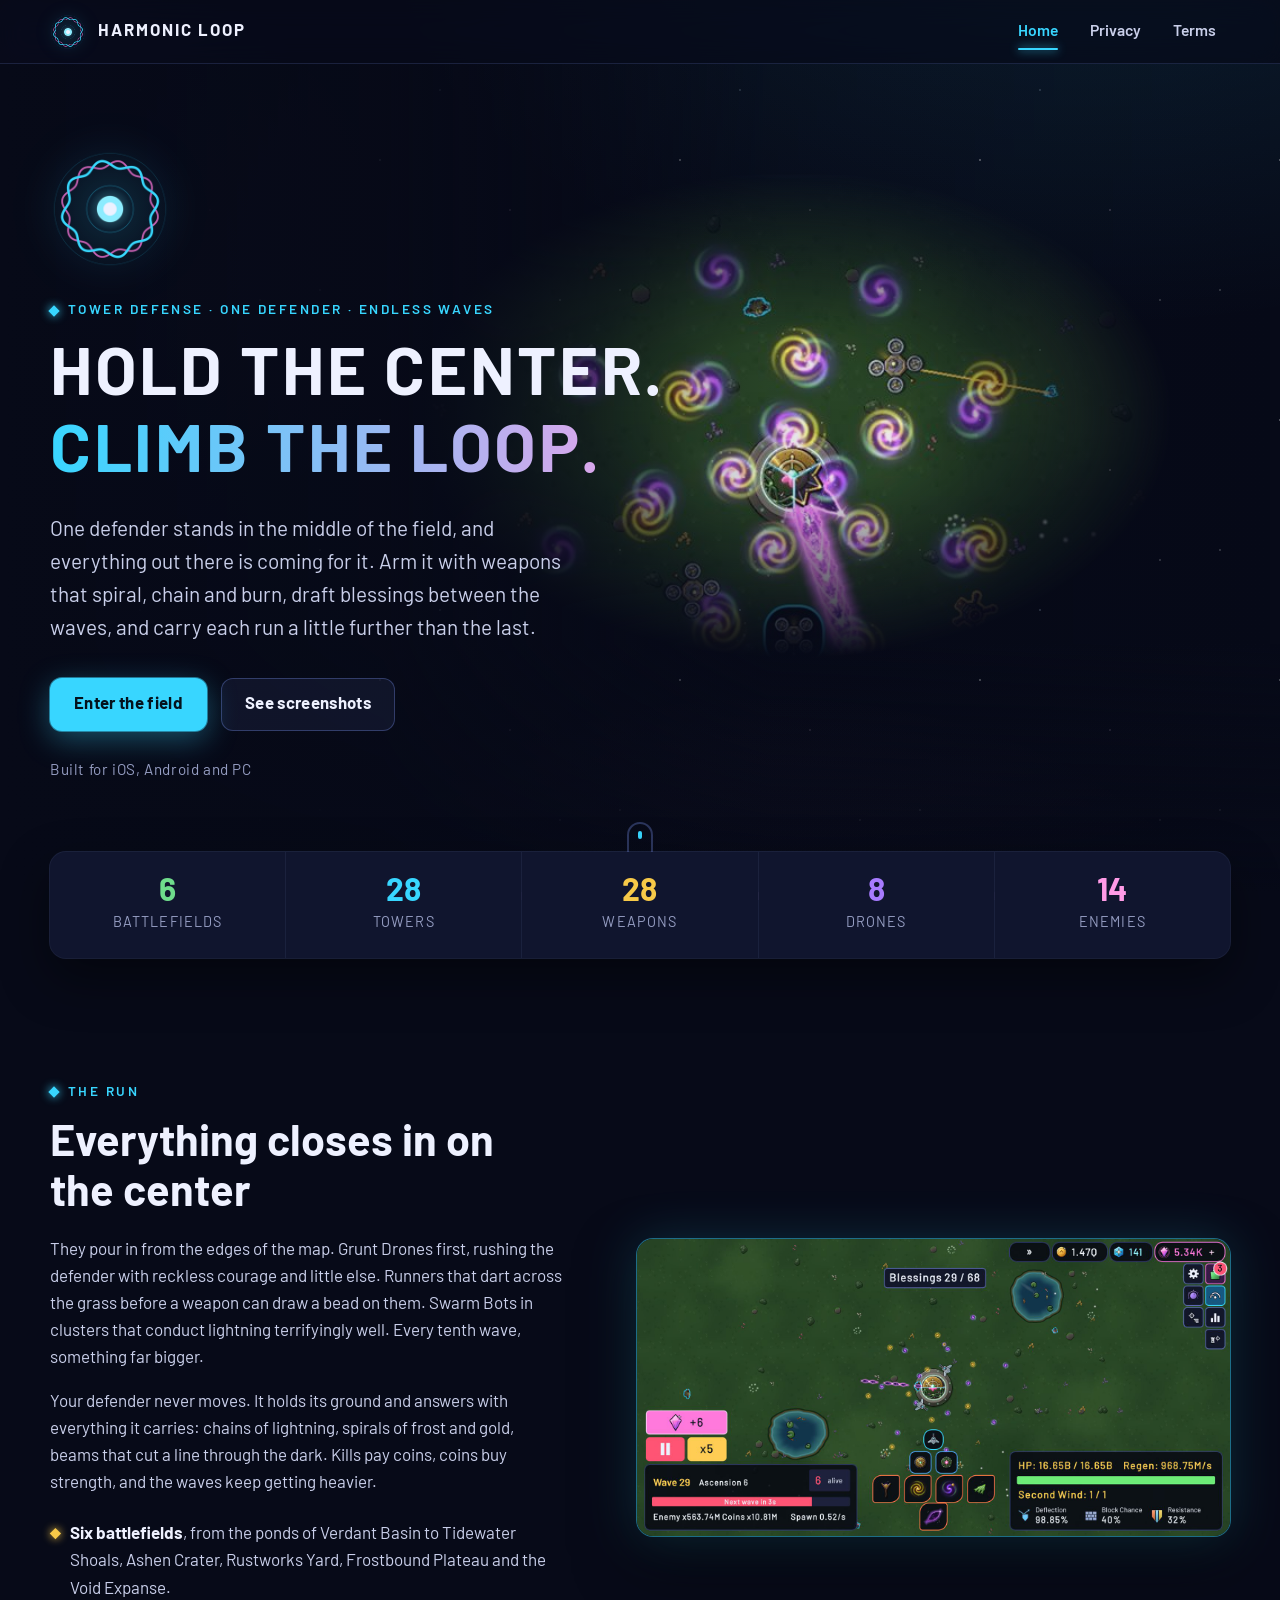
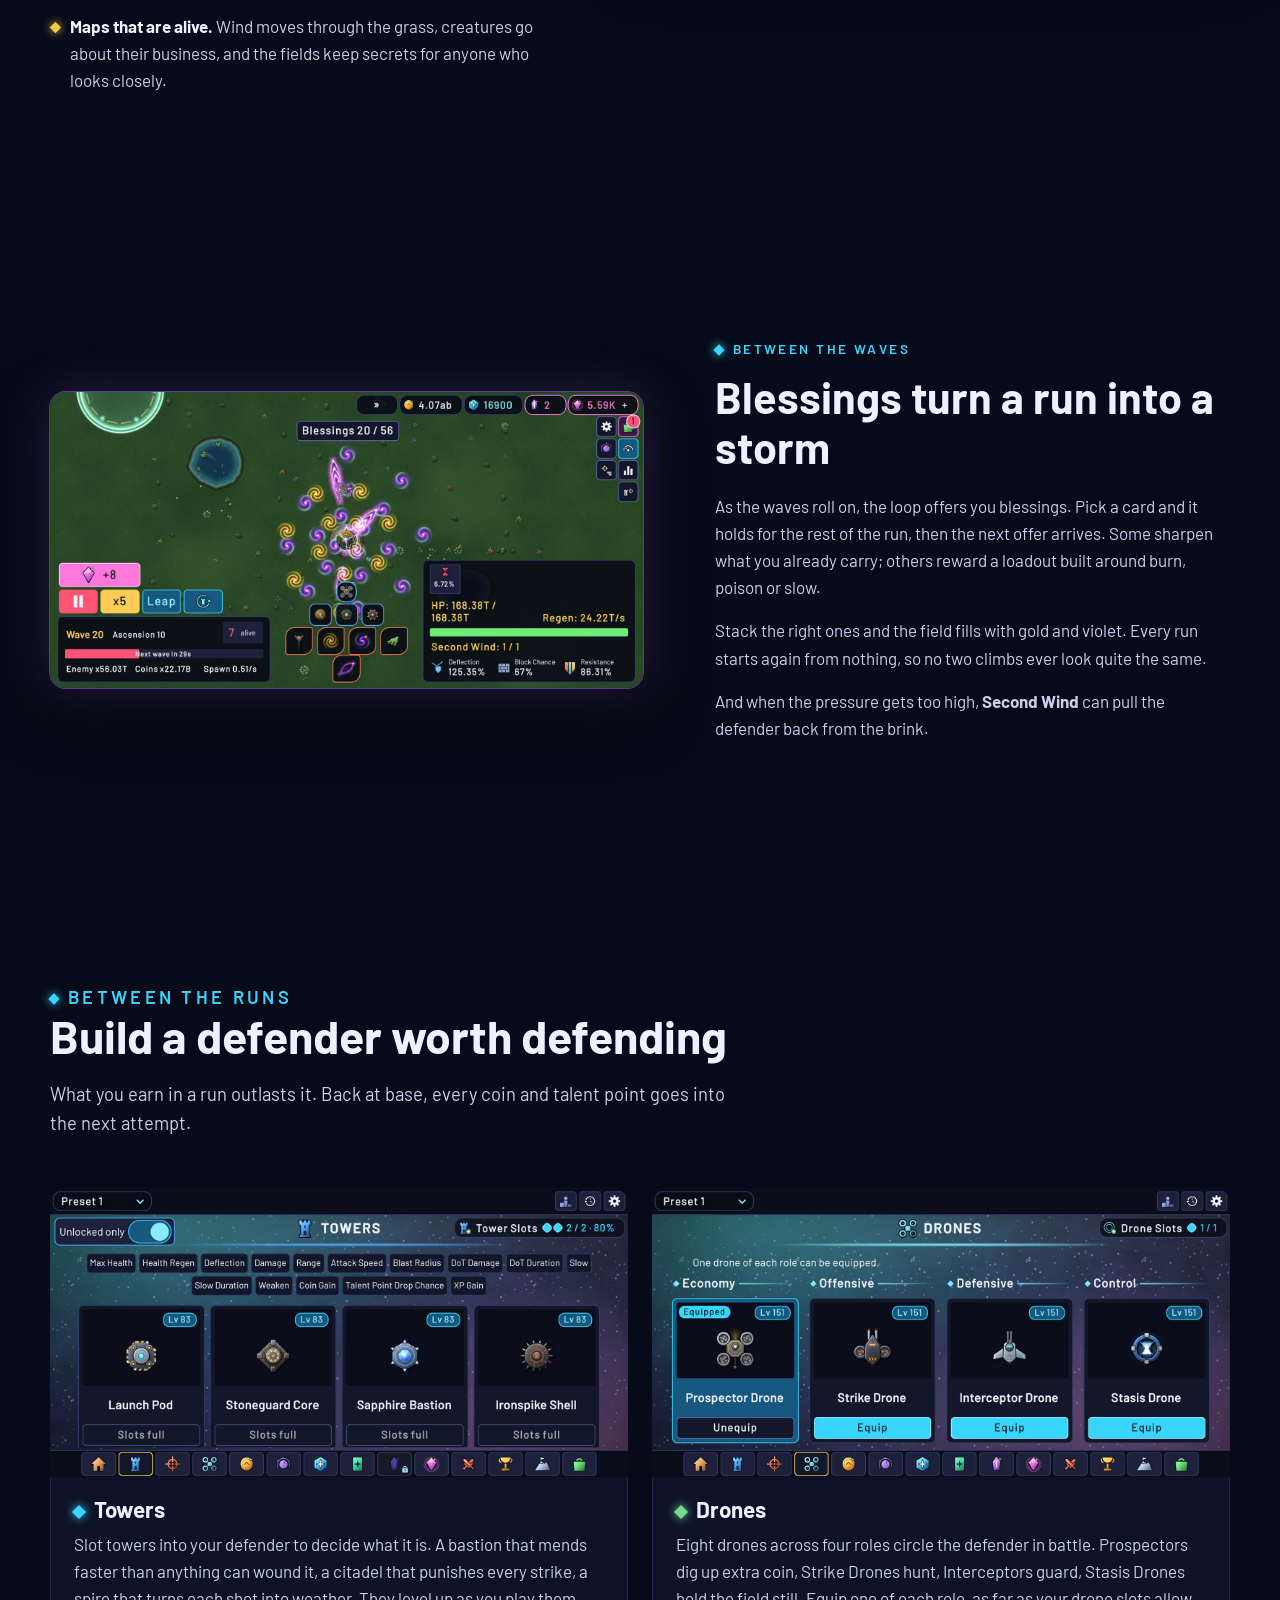
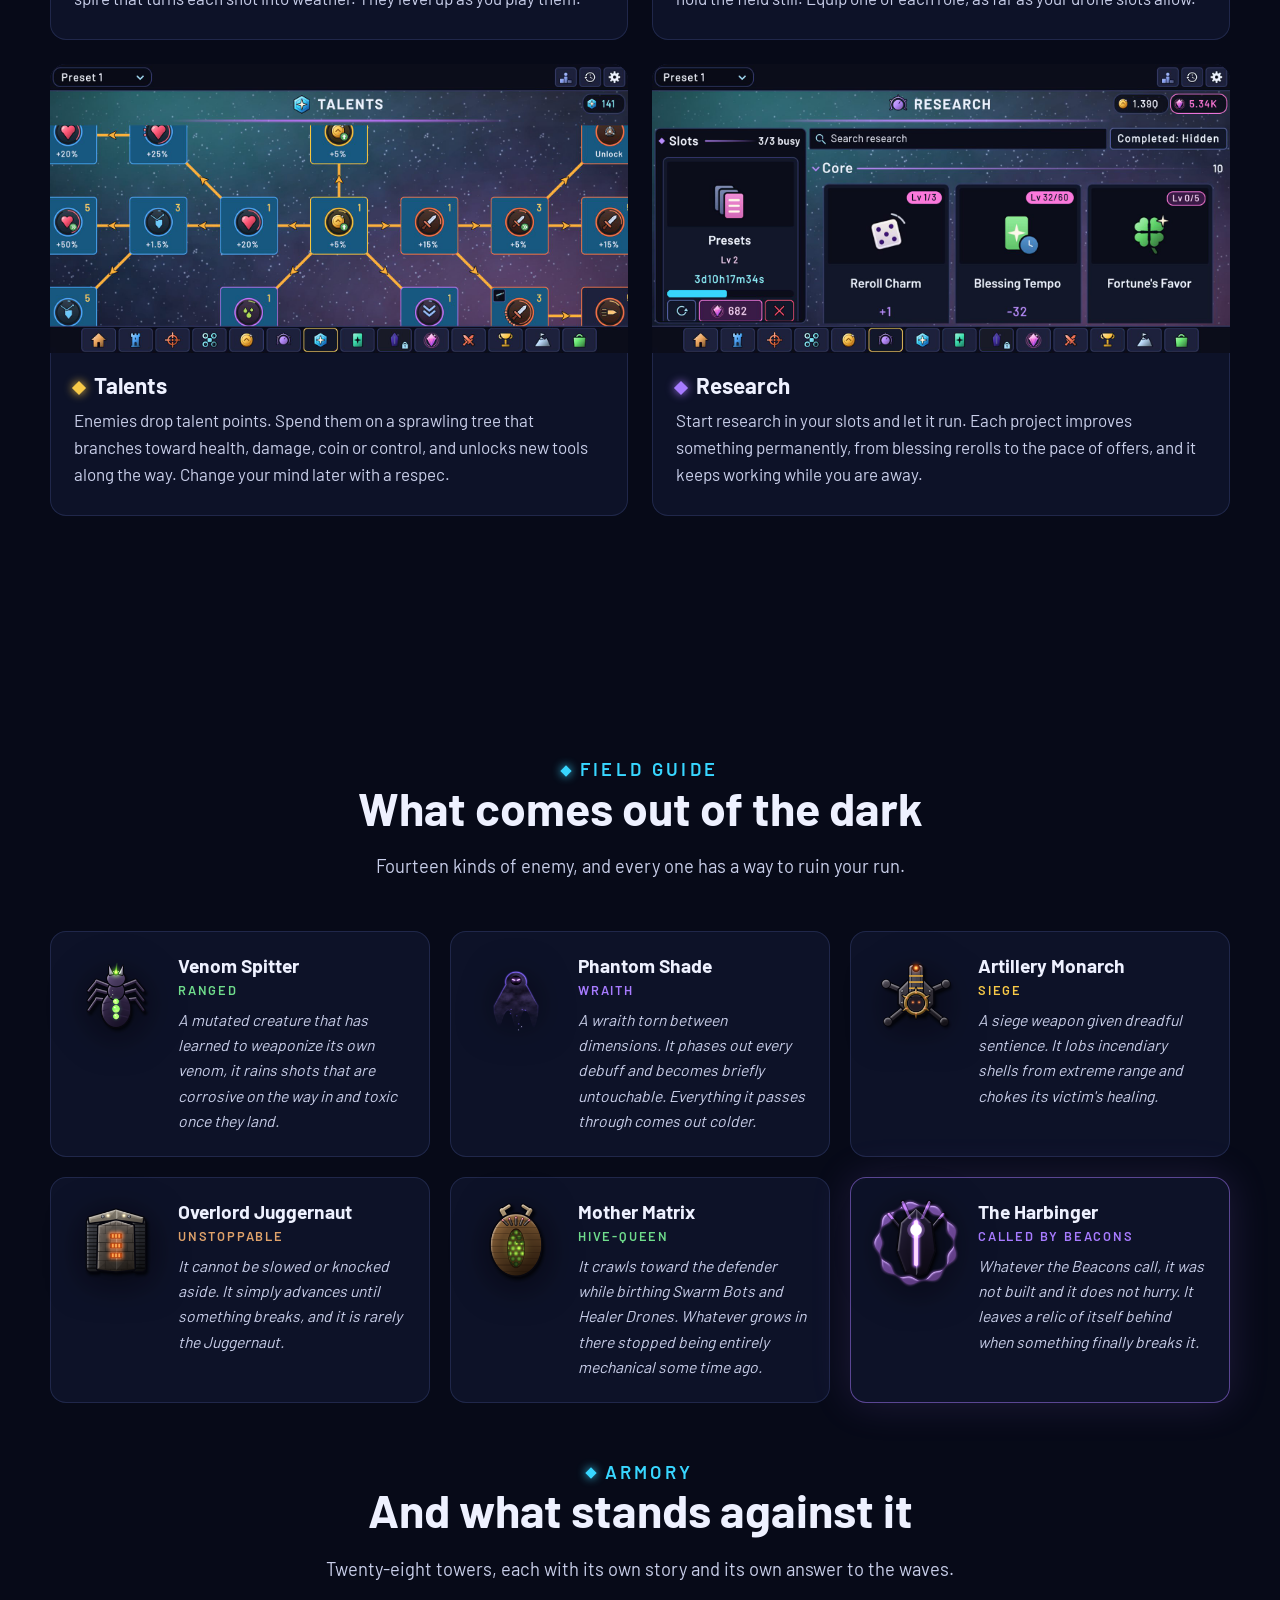
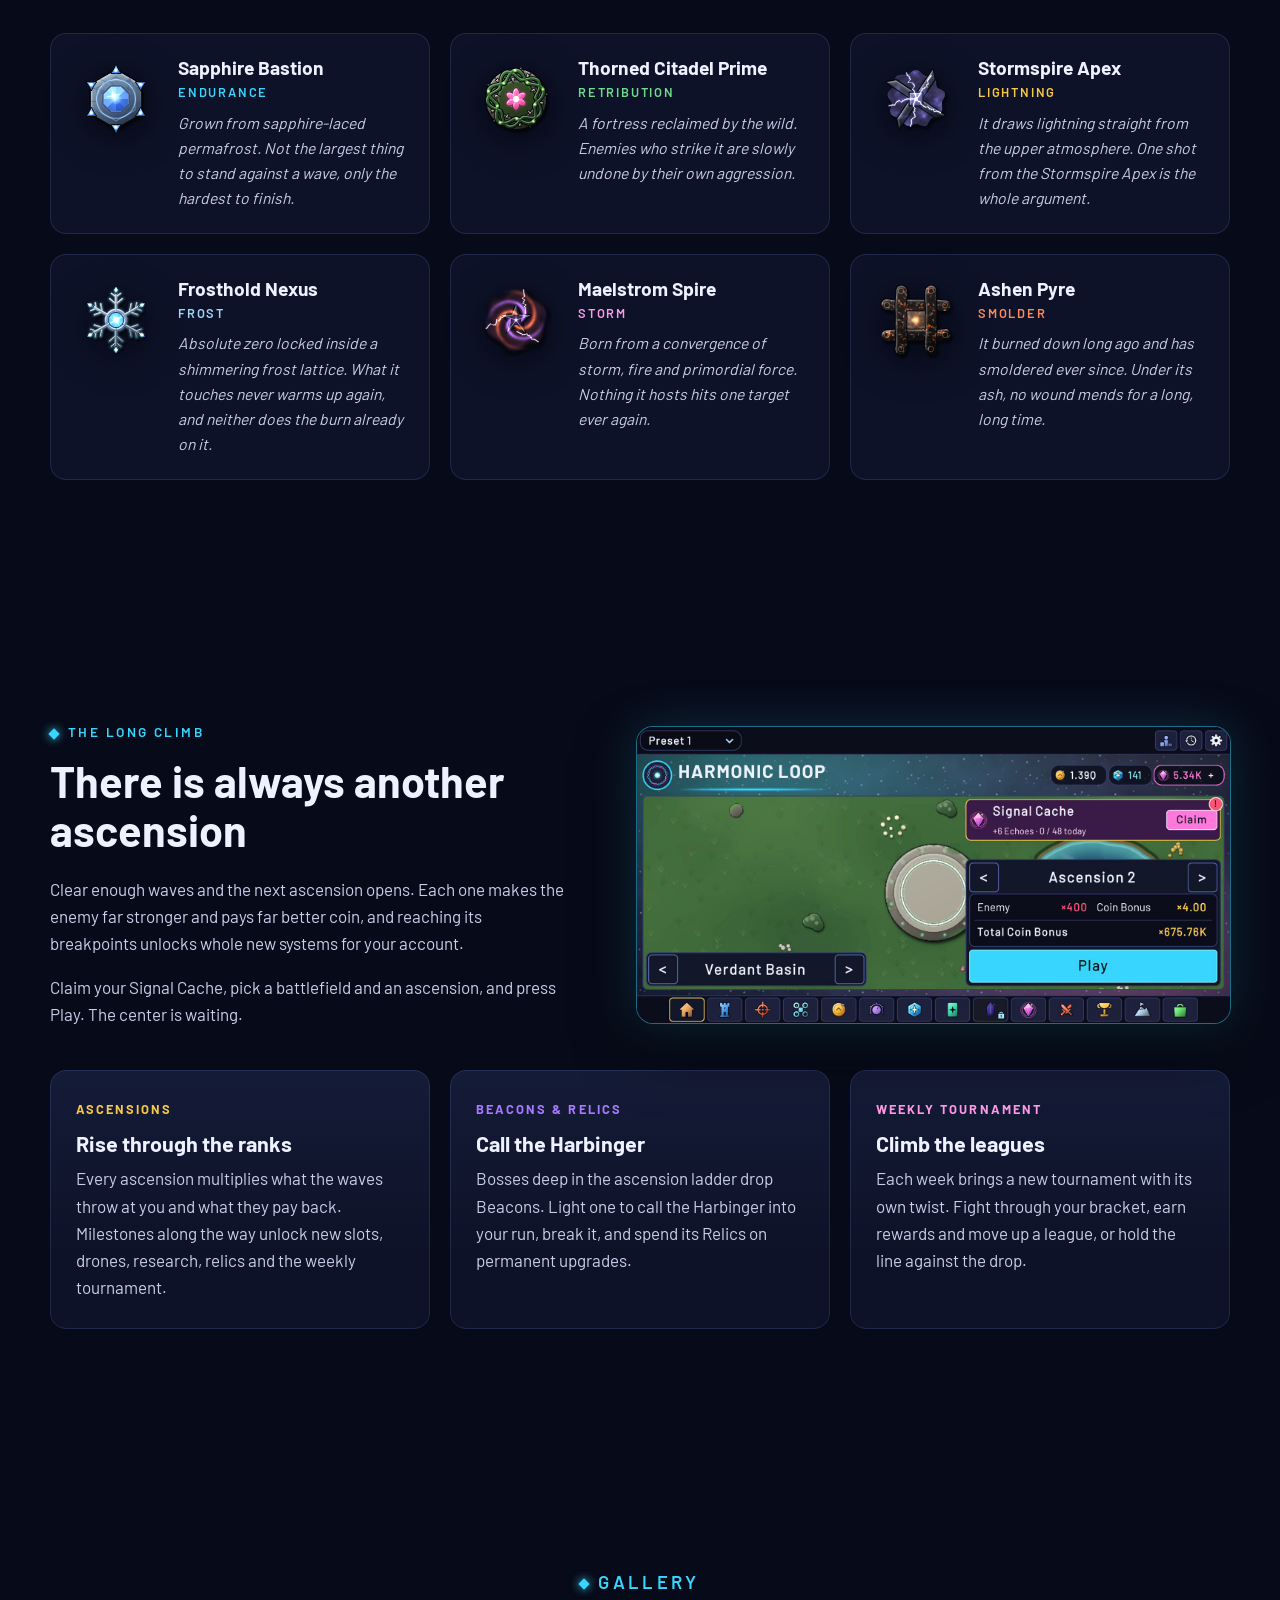
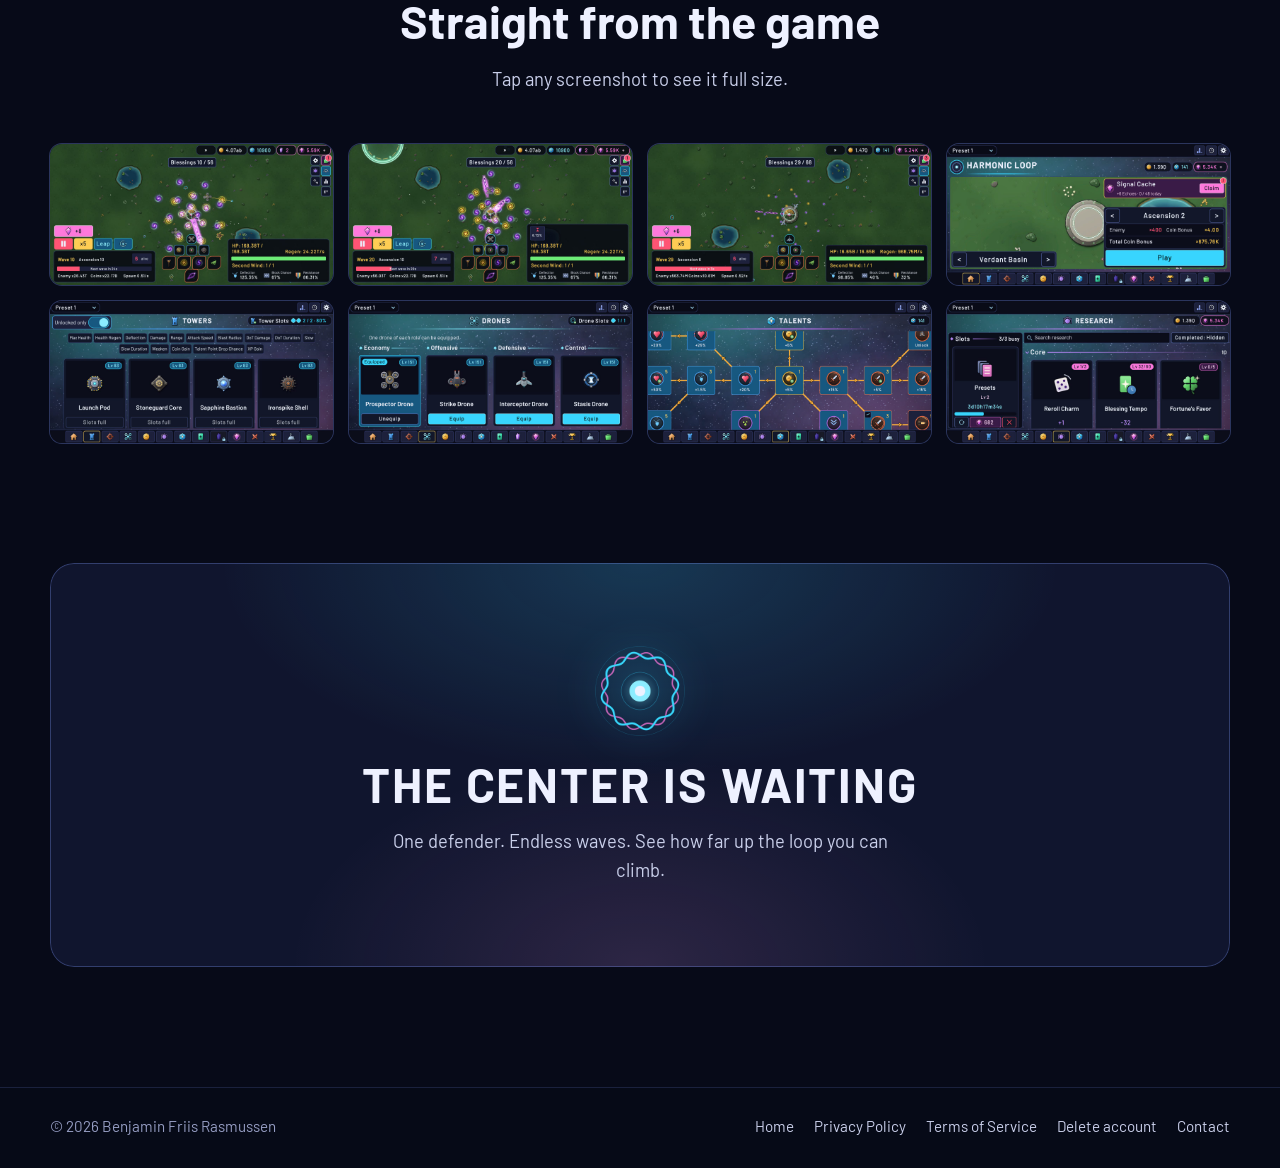
==== index.html @ fbcf6359 "Add the home page, account deletion page and a shared site design The home page shows the game with " ====
<!doctype html>
<html lang="en">
<head>
<meta charset="utf-8">
<meta name="viewport" content="width=device-width, initial-scale=1">
<title>Harmonic Loop - Hold the center. Climb the loop.</title>
<meta name="description" content="Harmonic Loop is a tower defense game about one defender at the center of the field, endless waves closing in, and the long climb through ascensions, relics and weekly tournaments.">
<meta property="og:title" content="Harmonic Loop">
<meta property="og:description" content="Hold the center. Climb the loop.">
<meta property="og:type" content="website">
<meta property="og:url" content="https://bisse123.github.io/Harmonic-Loop-Legal/">
<meta property="og:image" content="https://bisse123.github.io/Harmonic-Loop-Legal/assets/img/feature.jpg">
<meta name="twitter:card" content="summary_large_image">
<link rel="canonical" href="https://bisse123.github.io/Harmonic-Loop-Legal/">
<meta name="theme-color" content="#070a18">
<link rel="icon" type="image/png" href="assets/img/app-icon.png">
<link rel="apple-touch-icon" href="assets/img/app-icon.png">
<link rel="preload" href="assets/img/screens/run-late-game.jpg" as="image">
<link rel="stylesheet" href="assets/site.css">
<script>document.documentElement.classList.add("js");</script>
<script src="assets/site.js" defer></script>
</head>
<body>
<a class="skip-link" href="#main">Skip to content</a>

<header class="site-header">
  <div class="wrap">
    <a class="brand" href="index.html" aria-label="Harmonic Loop home"><img src="assets/img/logo.png" alt="" width="36" height="36"><span>HARMONIC LOOP</span></a>
    <nav class="site-nav" aria-label="Main">
      <a href="index.html" aria-current="page">Home</a>
      <a href="privacy-policy.html">Privacy</a>
      <a href="terms-of-service.html">Terms</a>
    </nav>
  </div>
</header>

<main id="main">

  <section class="hero">
    <div class="hero-bg" role="img" aria-label="A late-game run: the defender at the center of a grassy field, ringed by spiralling gold and violet projectiles while a violet beam cuts through the enemies."></div>
    <div class="motes" aria-hidden="true"></div>
    <div class="wrap">
      <div class="hero-content">
        <img class="hero-logo" src="assets/img/logo.png" alt="" width="120" height="120">
        <p class="eyebrow">Tower defense &middot; One defender &middot; Endless waves</p>
        <h1>Hold the center.<span class="accent">Climb the loop.</span></h1>
        <p class="lead">One defender stands in the middle of the field, and everything out there is coming for it. Arm it with weapons that spiral, chain and burn, draft blessings between the waves, and carry each run a little further than the last.</p>
        <div class="hero-actions">
          <a class="button button-primary" href="#the-run">Enter the field</a>
          <a class="button button-ghost" href="#gallery">See screenshots</a>
        </div>
        <p class="platforms">Built for iOS, Android and PC</p>
      </div>
    </div>
    <a class="scroll-cue" href="#the-run" aria-label="Scroll to the game"></a>
  </section>

  <div class="wrap">
    <div class="stats reveal">
      <div class="stat"><strong>6</strong><span>Battlefields</span></div>
      <div class="stat"><strong>28</strong><span>Towers</span></div>
      <div class="stat"><strong>28</strong><span>Weapons</span></div>
      <div class="stat"><strong>8</strong><span>Drones</span></div>
      <div class="stat"><strong>14</strong><span>Enemies</span></div>
    </div>
  </div>

  <section class="section" id="the-run">
    <div class="wrap split">
      <div class="split-text reveal">
        <p class="eyebrow">The run</p>
        <h2>Everything closes in on the center</h2>
        <p>They pour in from the edges of the map. Grunt Drones first, rushing the defender with reckless courage and little else. Runners that dart across the grass before a weapon can draw a bead on them. Swarm Bots in clusters that conduct lightning terrifyingly well. Every tenth wave, something far bigger.</p>
        <p>Your defender never moves. It holds its ground and answers with everything it carries: chains of lightning, spirals of frost and gold, beams that cut a line through the dark. Kills pay coins, coins buy strength, and the waves keep getting heavier.</p>
        <ul class="callouts">
          <li><span><strong>Six battlefields</strong>, from the ponds of Verdant Basin to Tidewater Shoals, Ashen Crater, Rustworks Yard, Frostbound Plateau and the Void Expanse.</span></li>
          <li><span><strong>Maps that are alive.</strong> Wind moves through the grass, creatures go about their business, and the fields keep secrets for anyone who looks closely.</span></li>
        </ul>
      </div>
      <figure class="shot glow-cyan reveal">
        <button type="button" data-full="assets/img/screens/run-mid-game.jpg" data-caption="Wave 29 on Verdant Basin, with Interceptor Drones circling the defender.">
          <img src="assets/img/screens/run-mid-game.jpg" alt="Wave 29 of a run on Verdant Basin: the defender in the middle of a grassy field between two ponds, small drones orbiting it, enemies approaching." width="1600" height="800" loading="lazy">
        </button>
      </figure>
    </div>
  </section>

  <section class="section">
    <div class="wrap split reverse">
      <div class="split-text reveal">
        <p class="eyebrow">Between the waves</p>
        <h2>Blessings turn a run into a storm</h2>
        <p>As the waves roll on, the loop offers you blessings. Pick a card and it holds for the rest of the run, then the next offer arrives. Some sharpen what you already carry; others reward a loadout built around burn, poison or slow.</p>
        <p>Stack the right ones and the field fills with gold and violet. Every run starts again from nothing, so no two climbs ever look quite the same.</p>
        <p>And when the pressure gets too high, <strong>Second Wind</strong> can pull the defender back from the brink.</p>
      </div>
      <figure class="shot glow-violet reveal">
        <button type="button" data-full="assets/img/screens/run-ascension-10.jpg" data-caption="Ascension 10, wave 20: twenty blessings deep.">
          <img src="assets/img/screens/run-ascension-10.jpg" alt="An Ascension 10 run at wave 20 with 20 of 56 blessings taken: dozens of gold and violet spiral projectiles orbit the defender while pink beams tear through enemies." width="1600" height="800" loading="lazy">
        </button>
      </figure>
    </div>
  </section>

  <section class="section" id="build">
    <div class="wrap">
      <div class="section-head reveal">
        <p class="eyebrow">Between the runs</p>
        <h2>Build a defender worth defending</h2>
        <p>What you earn in a run outlasts it. Back at base, every coin and talent point goes into the next attempt.</p>
      </div>
      <div class="cards">
        <article class="card reveal" style="--tint: var(--cyan)">
          <figure class="shot">
            <button type="button" data-full="assets/img/screens/towers.jpg" data-caption="The Towers page: Launch Pod, Stoneguard Core, Sapphire Bastion and Ironspike Shell.">
              <img src="assets/img/screens/towers.jpg" alt="The Towers page, showing Launch Pod, Stoneguard Core, Sapphire Bastion and Ironspike Shell at level 83." width="1600" height="800" loading="lazy">
            </button>
          </figure>
          <div class="card-body">
            <h3>Towers</h3>
            <p>Slot towers into your defender to decide what it is. A bastion that mends faster than anything can wound it, a citadel that punishes every strike, a spire that turns each shot into weather. They level up as you play them.</p>
          </div>
        </article>
        <article class="card reveal" style="--tint: var(--green)">
          <figure class="shot">
            <button type="button" data-full="assets/img/screens/drones.jpg" data-caption="The Drones page: one drone for each role.">
              <img src="assets/img/screens/drones.jpg" alt="The Drones page with four roles: Economy (Prospector Drone, equipped), Offensive (Strike Drone), Defensive (Interceptor Drone) and Control (Stasis Drone)." width="1600" height="800" loading="lazy">
            </button>
          </figure>
          <div class="card-body">
            <h3>Drones</h3>
            <p>Eight drones across four roles circle the defender in battle. Prospectors dig up extra coin, Strike Drones hunt, Interceptors guard, Stasis Drones hold the field still. Equip one of each role, as far as your drone slots allow.</p>
          </div>
        </article>
        <article class="card reveal" style="--tint: var(--gold)">
          <figure class="shot">
            <button type="button" data-full="assets/img/screens/talents.jpg" data-caption="The talent tree, branching out from coin gain.">
              <img src="assets/img/screens/talents.jpg" alt="The Talents page: a branching tree of upgrade nodes for health, deflection, coins and damage, linked by orange arrows on a starfield." width="1600" height="800" loading="lazy">
            </button>
          </figure>
          <div class="card-body">
            <h3>Talents</h3>
            <p>Enemies drop talent points. Spend them on a sprawling tree that branches toward health, damage, coin or control, and unlocks new tools along the way. Change your mind later with a respec.</p>
          </div>
        </article>
        <article class="card reveal" style="--tint: var(--violet)">
          <figure class="shot">
            <button type="button" data-full="assets/img/screens/research.jpg" data-caption="Research: timed upgrades that keep running while you are away.">
              <img src="assets/img/screens/research.jpg" alt="The Research page: three busy research slots, with Reroll Charm, Blessing Tempo and Fortune's Favor available." width="1600" height="800" loading="lazy">
            </button>
          </figure>
          <div class="card-body">
            <h3>Research</h3>
            <p>Start research in your slots and let it run. Each project improves something permanently, from blessing rerolls to the pace of offers, and it keeps working while you are away.</p>
          </div>
        </article>
      </div>
    </div>
  </section>

  <section class="section" id="field-guide">
    <div class="wrap">
      <div class="section-head center reveal">
        <p class="eyebrow">Field guide</p>
        <h2>What comes out of the dark</h2>
        <p>Fourteen kinds of enemy, and every one has a way to ruin your run.</p>
      </div>
      <div class="roster">
        <article class="entry reveal" style="--tint: var(--green)">
          <img src="assets/img/icons/venom-spitter.png" alt="" width="88" height="88" loading="lazy">
          <div>
            <h3>Venom Spitter</h3>
            <p class="tag">Ranged</p>
            <blockquote>A mutated creature that has learned to weaponize its own venom, it rains shots that are corrosive on the way in and toxic once they land.</blockquote>
          </div>
        </article>
        <article class="entry reveal" style="--tint: var(--violet)">
          <img src="assets/img/icons/phantom-shade.png" alt="" width="88" height="88" loading="lazy">
          <div>
            <h3>Phantom Shade</h3>
            <p class="tag">Wraith</p>
            <blockquote>A wraith torn between dimensions. It phases out every debuff and becomes briefly untouchable. Everything it passes through comes out colder.</blockquote>
          </div>
        </article>
        <article class="entry reveal" style="--tint: var(--gold)">
          <img src="assets/img/icons/artillery-monarch.png" alt="" width="88" height="88" loading="lazy">
          <div>
            <h3>Artillery Monarch</h3>
            <p class="tag">Siege</p>
            <blockquote>A siege weapon given dreadful sentience. It lobs incendiary shells from extreme range and chokes its victim's healing.</blockquote>
          </div>
        </article>
        <article class="entry reveal" style="--tint: #e0a36b">
          <img src="assets/img/icons/overlord-juggernaut.png" alt="" width="88" height="88" loading="lazy">
          <div>
            <h3>Overlord Juggernaut</h3>
            <p class="tag">Unstoppable</p>
            <blockquote>It cannot be slowed or knocked aside. It simply advances until something breaks, and it is rarely the Juggernaut.</blockquote>
          </div>
        </article>
        <article class="entry reveal" style="--tint: var(--green)">
          <img src="assets/img/icons/mother-matrix.png" alt="" width="88" height="88" loading="lazy">
          <div>
            <h3>Mother Matrix</h3>
            <p class="tag">Hive-queen</p>
            <blockquote>It crawls toward the defender while birthing Swarm Bots and Healer Drones. Whatever grows in there stopped being entirely mechanical some time ago.</blockquote>
          </div>
        </article>
        <article class="entry ultra reveal" style="--tint: var(--violet)">
          <img src="assets/img/icons/harbinger.png" alt="" width="88" height="88" loading="lazy">
          <div>
            <h3>The Harbinger</h3>
            <p class="tag">Called by Beacons</p>
            <blockquote>Whatever the Beacons call, it was not built and it does not hurry. It leaves a relic of itself behind when something finally breaks it.</blockquote>
          </div>
        </article>
      </div>

      <div class="roster-divider"></div>

      <div class="section-head center reveal">
        <p class="eyebrow">Armory</p>
        <h2>And what stands against it</h2>
        <p>Twenty-eight towers, each with its own story and its own answer to the waves.</p>
      </div>
      <div class="roster">
        <article class="entry reveal" style="--tint: var(--cyan)">
          <img src="assets/img/icons/sapphire-bastion.png" alt="" width="88" height="88" loading="lazy">
          <div>
            <h3>Sapphire Bastion</h3>
            <p class="tag">Endurance</p>
            <blockquote>Grown from sapphire-laced permafrost. Not the largest thing to stand against a wave, only the hardest to finish.</blockquote>
          </div>
        </article>
        <article class="entry reveal" style="--tint: var(--green)">
          <img src="assets/img/icons/thorned-citadel-prime.png" alt="" width="88" height="88" loading="lazy">
          <div>
            <h3>Thorned Citadel Prime</h3>
            <p class="tag">Retribution</p>
            <blockquote>A fortress reclaimed by the wild. Enemies who strike it are slowly undone by their own aggression.</blockquote>
          </div>
        </article>
        <article class="entry reveal" style="--tint: var(--gold)">
          <img src="assets/img/icons/stormspire-apex.png" alt="" width="88" height="88" loading="lazy">
          <div>
            <h3>Stormspire Apex</h3>
            <p class="tag">Lightning</p>
            <blockquote>It draws lightning straight from the upper atmosphere. One shot from the Stormspire Apex is the whole argument.</blockquote>
          </div>
        </article>
        <article class="entry reveal" style="--tint: #9fd8ff">
          <img src="assets/img/icons/frosthold-nexus.png" alt="" width="88" height="88" loading="lazy">
          <div>
            <h3>Frosthold Nexus</h3>
            <p class="tag">Frost</p>
            <blockquote>Absolute zero locked inside a shimmering frost lattice. What it touches never warms up again, and neither does the burn already on it.</blockquote>
          </div>
        </article>
        <article class="entry reveal" style="--tint: var(--pink)">
          <img src="assets/img/icons/maelstrom-spire.png" alt="" width="88" height="88" loading="lazy">
          <div>
            <h3>Maelstrom Spire</h3>
            <p class="tag">Storm</p>
            <blockquote>Born from a convergence of storm, fire and primordial force. Nothing it hosts hits one target ever again.</blockquote>
          </div>
        </article>
        <article class="entry reveal" style="--tint: #ff8a5c">
          <img src="assets/img/icons/ashen-pyre.png" alt="" width="88" height="88" loading="lazy">
          <div>
            <h3>Ashen Pyre</h3>
            <p class="tag">Smolder</p>
            <blockquote>It burned down long ago and has smoldered ever since. Under its ash, no wound mends for a long, long time.</blockquote>
          </div>
        </article>
      </div>
    </div>
  </section>

  <section class="section" id="the-climb">
    <div class="wrap split">
      <div class="split-text reveal">
        <p class="eyebrow">The long climb</p>
        <h2>There is always another ascension</h2>
        <p>Clear enough waves and the next ascension opens. Each one makes the enemy far stronger and pays far better coin, and reaching its breakpoints unlocks whole new systems for your account.</p>
        <p>Claim your Signal Cache, pick a battlefield and an ascension, and press Play. The center is waiting.</p>
      </div>
      <figure class="shot glow-cyan reveal">
        <button type="button" data-full="assets/img/screens/home.jpg" data-caption="Home: choose a battlefield and an ascension, then press Play.">
          <img src="assets/img/screens/home.jpg" alt="The home screen: Verdant Basin selected, Ascension 2 with an enemy multiplier of 400 and a coin bonus of 4, a Signal Cache ready to claim and a Play button." width="1600" height="800" loading="lazy">
        </button>
      </figure>
    </div>
    <div class="wrap">
      <div class="pillars">
        <article class="pillar reveal" style="--tint: var(--gold)">
          <span class="step">Ascensions</span>
          <h3>Rise through the ranks</h3>
          <p>Every ascension multiplies what the waves throw at you and what they pay back. Milestones along the way unlock new slots, drones, research, relics and the weekly tournament.</p>
        </article>
        <article class="pillar reveal" style="--tint: var(--violet)">
          <span class="step">Beacons &amp; Relics</span>
          <h3>Call the Harbinger</h3>
          <p>Bosses deep in the ascension ladder drop Beacons. Light one to call the Harbinger into your run, break it, and spend its Relics on permanent upgrades.</p>
        </article>
        <article class="pillar reveal" style="--tint: var(--pink)">
          <span class="step">Weekly tournament</span>
          <h3>Climb the leagues</h3>
          <p>Each week brings a new tournament with its own twist. Fight through your bracket, earn rewards and move up a league, or hold the line against the drop.</p>
        </article>
      </div>
    </div>
  </section>

  <section class="section" id="gallery">
    <div class="wrap">
      <div class="section-head center reveal">
        <p class="eyebrow">Gallery</p>
        <h2>Straight from the game</h2>
        <p>Tap any screenshot to see it full size.</p>
      </div>
      <div class="gallery reveal">
        <figure class="shot"><button type="button" data-full="assets/img/screens/run-late-game.jpg" data-caption="Ascension 10, wave 10."><img src="assets/img/screens/run-late-game.jpg" alt="Late-game run at Ascension 10, wave 10." width="1600" height="800" loading="lazy"></button></figure>
        <figure class="shot"><button type="button" data-full="assets/img/screens/run-ascension-10.jpg" data-caption="Ascension 10, wave 20: twenty blessings deep."><img src="assets/img/screens/run-ascension-10.jpg" alt="Ascension 10 run at wave 20." width="1600" height="800" loading="lazy"></button></figure>
        <figure class="shot"><button type="button" data-full="assets/img/screens/run-mid-game.jpg" data-caption="Wave 29 on Verdant Basin, with Interceptor Drones circling the defender."><img src="assets/img/screens/run-mid-game.jpg" alt="Wave 29 of a run on Verdant Basin." width="1600" height="800" loading="lazy"></button></figure>
        <figure class="shot"><button type="button" data-full="assets/img/screens/home.jpg" data-caption="Home: choose a battlefield and an ascension, then press Play."><img src="assets/img/screens/home.jpg" alt="The home screen." width="1600" height="800" loading="lazy"></button></figure>
        <figure class="shot"><button type="button" data-full="assets/img/screens/towers.jpg" data-caption="The Towers page."><img src="assets/img/screens/towers.jpg" alt="The Towers page." width="1600" height="800" loading="lazy"></button></figure>
        <figure class="shot"><button type="button" data-full="assets/img/screens/drones.jpg" data-caption="The Drones page: one drone for each role."><img src="assets/img/screens/drones.jpg" alt="The Drones page." width="1600" height="800" loading="lazy"></button></figure>
        <figure class="shot"><button type="button" data-full="assets/img/screens/talents.jpg" data-caption="The talent tree."><img src="assets/img/screens/talents.jpg" alt="The talent tree." width="1600" height="800" loading="lazy"></button></figure>
        <figure class="shot"><button type="button" data-full="assets/img/screens/research.jpg" data-caption="Research slots at work."><img src="assets/img/screens/research.jpg" alt="The Research page." width="1600" height="800" loading="lazy"></button></figure>
      </div>
    </div>
  </section>

  <section class="section" style="padding-top: 0">
    <div class="wrap">
      <div class="closing reveal">
        <img src="assets/img/logo.png" alt="" width="96" height="96">
        <h2>The center is waiting</h2>
        <p>One defender. Endless waves. See how far up the loop you can climb.</p>
      </div>
    </div>
  </section>

</main>

<footer class="site-footer">
  <div class="wrap">
    <span>&copy; 2026 Benjamin Friis Rasmussen</span>
    <nav aria-label="Footer">
      <a href="index.html">Home</a>
      <a href="privacy-policy.html">Privacy Policy</a>
      <a href="terms-of-service.html">Terms of Service</a>
      <a href="delete-account.html">Delete account</a>
      <a href="mailto:Benjamin@toften5.dk">Contact</a>
    </nav>
  </div>
</footer>

<dialog class="lightbox" aria-label="Screenshot">
  <img src="" alt="">
  <div class="lightbox-bar">
    <span class="lightbox-caption"></span>
    <button type="button" data-close>Close</button>
  </div>
</dialog>
</body>
</html>
---- assets/site.css ----
@font-face { font-family: "Barlow"; src: url("fonts/Barlow-Regular.ttf") format("truetype"); font-weight: 400; font-display: swap; }
@font-face { font-family: "Barlow"; src: url("fonts/Barlow-SemiBold.ttf") format("truetype"); font-weight: 600; font-display: swap; }
@font-face { font-family: "Barlow"; src: url("fonts/Barlow-Bold.ttf") format("truetype"); font-weight: 700; font-display: swap; }

:root {
  --bg: #070a18;
  --bg-2: #0c1026;
  --panel: rgba(16, 21, 46, 0.78);
  --panel-solid: #10152e;
  --line: rgba(130, 155, 255, 0.16);
  --line-strong: rgba(130, 155, 255, 0.3);
  --text: #eef1ff;
  --text-soft: #c9cfea;
  --muted: #959dc2;
  --cyan: #38d6ff;
  --pink: #ff9be6;
  --gold: #f7c948;
  --violet: #a77bff;
  --green: #6fdc8c;
  --radius: 16px;
  --header-h: 64px;
  --wrap: 1180px;
  color-scheme: dark;
}

*, *::before, *::after { box-sizing: border-box; }

html { scroll-behavior: smooth; scroll-padding-top: calc(var(--header-h) + 16px); }

body {
  margin: 0;
  min-height: 100vh;
  display: flex;
  flex-direction: column;
  font-family: "Barlow", system-ui, sans-serif;
  font-size: 1.0625rem;
  line-height: 1.6;
  color: var(--text-soft);
  background-color: var(--bg);
  background-image:
    radial-gradient(1200px 700px at 85% -10%, rgba(56, 214, 255, 0.10), transparent 60%),
    radial-gradient(900px 600px at -10% 30%, rgba(167, 123, 255, 0.10), transparent 60%),
    radial-gradient(800px 500px at 60% 110%, rgba(255, 155, 230, 0.07), transparent 60%);
  background-attachment: fixed;
  overflow-x: hidden;
}

body::before {
  content: "";
  position: fixed;
  inset: 0;
  z-index: -1;
  pointer-events: none;
  opacity: 0.55;
  background-image:
    radial-gradient(1px 1px at 20px 30px, #fff, transparent),
    radial-gradient(1px 1px at 140px 90px, #cfe9ff, transparent),
    radial-gradient(1.5px 1.5px at 80px 160px, #fff, transparent),
    radial-gradient(1px 1px at 210px 210px, #ffd9f5, transparent),
    radial-gradient(1px 1px at 260px 40px, #fff, transparent);
  background-size: 300px 260px;
}

img { max-width: 100%; display: block; }

a { color: var(--cyan); text-decoration-color: rgba(56, 214, 255, 0.4); text-underline-offset: 3px; }
a:hover { text-decoration-color: currentColor; }

:focus-visible { outline: 2px solid var(--cyan); outline-offset: 3px; border-radius: 6px; }

h1, h2, h3 { color: var(--text); line-height: 1.15; font-weight: 700; }

.wrap { width: min(var(--wrap), 100% - 32px); margin-inline: auto; }

.skip-link {
  position: absolute;
  left: 16px;
  top: -60px;
  z-index: 100;
  padding: 8px 14px;
  border-radius: 8px;
  background: var(--cyan);
  color: var(--bg);
  font-weight: 600;
}
.skip-link:focus { top: 10px; }

/* Header */

.site-header {
  position: sticky;
  top: 0;
  z-index: 50;
  height: var(--header-h);
  background: rgba(7, 10, 24, 0.72);
  backdrop-filter: blur(14px) saturate(140%);
  -webkit-backdrop-filter: blur(14px) saturate(140%);
  border-bottom: 1px solid var(--line);
}

.site-header .wrap {
  height: 100%;
  display: flex;
  align-items: center;
  justify-content: space-between;
  gap: 16px;
}

.brand {
  display: flex;
  align-items: center;
  gap: 12px;
  color: var(--text);
  text-decoration: none;
  font-weight: 700;
  letter-spacing: 0.12em;
  font-size: 1.05rem;
  white-space: nowrap;
}

.brand img {
  width: 36px;
  height: 36px;
  filter: drop-shadow(0 0 8px rgba(56, 214, 255, 0.55));
  animation: spin 40s linear infinite;
}

.site-nav { display: flex; gap: 4px; }

.site-nav a {
  position: relative;
  padding: 8px 14px;
  border-radius: 10px;
  color: var(--text-soft);
  font-weight: 600;
  font-size: 0.98rem;
  text-decoration: none;
  transition: color 0.2s, background-color 0.2s;
}

.site-nav a:hover { color: var(--text); background: rgba(130, 155, 255, 0.1); }

.site-nav a[aria-current="page"] { color: var(--cyan); }

.site-nav a[aria-current="page"]::after {
  content: "";
  position: absolute;
  left: 14px;
  right: 14px;
  bottom: 2px;
  height: 2px;
  border-radius: 2px;
  background: var(--cyan);
  box-shadow: 0 0 10px var(--cyan);
}

@media (max-width: 520px) {
  .brand span { display: none; }
  .site-nav a { padding: 8px 10px; }
}

/* Footer */

.site-footer {
  margin-top: auto;
  border-top: 1px solid var(--line);
  background: rgba(7, 10, 24, 0.6);
  color: var(--muted);
  font-size: 0.95rem;
}

.site-footer .wrap {
  display: flex;
  flex-wrap: wrap;
  align-items: center;
  justify-content: space-between;
  gap: 12px 24px;
  padding-block: 28px;
}

.site-footer nav { display: flex; flex-wrap: wrap; gap: 6px 20px; }
.site-footer a { color: var(--text-soft); text-decoration: none; }
.site-footer a:hover { color: var(--cyan); }

/* Shared pieces */

.eyebrow {
  display: inline-flex;
  align-items: center;
  gap: 10px;
  margin: 0 0 14px;
  color: var(--cyan);
  font-weight: 600;
  font-size: 0.85rem;
  letter-spacing: 0.18em;
  text-transform: uppercase;
}

.eyebrow::before {
  content: "";
  width: 8px;
  height: 8px;
  transform: rotate(45deg);
  background: currentColor;
  box-shadow: 0 0 10px currentColor;
}

.button {
  display: inline-flex;
  align-items: center;
  gap: 10px;
  padding: 13px 24px;
  border-radius: 12px;
  font-weight: 700;
  font-size: 1.05rem;
  letter-spacing: 0.02em;
  text-decoration: none;
  transition: transform 0.2s, box-shadow 0.2s, background-color 0.2s;
}

.button-primary {
  color: #04121c;
  background: var(--cyan);
  box-shadow: 0 0 0 1px rgba(56, 214, 255, 0.5), 0 8px 30px rgba(56, 214, 255, 0.35);
}
.button-primary:hover { transform: translateY(-2px); box-shadow: 0 0 0 1px var(--cyan), 0 12px 40px rgba(56, 214, 255, 0.5); }

.button-ghost { color: var(--text); background: rgba(130, 155, 255, 0.08); box-shadow: inset 0 0 0 1px var(--line-strong); }
.button-ghost:hover { background: rgba(130, 155, 255, 0.16); }

.shot {
  position: relative;
  margin: 0;
  border-radius: var(--radius);
  overflow: hidden;
  background: var(--panel-solid);
  box-shadow: 0 0 0 1px var(--line-strong), 0 24px 60px rgba(0, 0, 0, 0.5);
}

.shot img { width: 100%; height: auto; aspect-ratio: 2 / 1; object-fit: cover; }

.shot button {
  all: unset;
  display: block;
  width: 100%;
  cursor: zoom-in;
}
.shot button:focus-visible { outline: 2px solid var(--cyan); outline-offset: -2px; }

.glow-cyan { box-shadow: 0 0 0 1px rgba(56, 214, 255, 0.45), 0 0 50px rgba(56, 214, 255, 0.18), 0 24px 60px rgba(0, 0, 0, 0.5); }
.glow-violet { box-shadow: 0 0 0 1px rgba(167, 123, 255, 0.45), 0 0 50px rgba(167, 123, 255, 0.2), 0 24px 60px rgba(0, 0, 0, 0.5); }

/* Home: hero */

.hero {
  position: relative;
  isolation: isolate;
  min-height: min(92vh, 860px);
  display: flex;
  align-items: center;
  overflow: hidden;
  padding-block: 72px 96px;
}

.hero-bg {
  position: absolute;
  top: 50%;
  left: 62%;
  z-index: -2;
  width: max(1800px, 125vw);
  aspect-ratio: 2 / 1;
  background: url("img/screens/run-late-game.jpg") center / cover no-repeat;
  -webkit-mask-image: radial-gradient(ellipse 21% 27% at 50% 43%, #000 32%, transparent 100%);
  mask-image: radial-gradient(ellipse 21% 27% at 50% 43%, #000 32%, transparent 100%);
  transform: translate(-50%, -50%) scale(1);
  animation: drift 30s ease-in-out infinite alternate;
}

.hero::after {
  content: "";
  position: absolute;
  inset: 0;
  z-index: -1;
  background:
    linear-gradient(90deg, var(--bg) 0%, rgba(7, 10, 24, 0.85) 30%, rgba(7, 10, 24, 0.1) 60%, transparent 100%),
    linear-gradient(180deg, transparent 70%, var(--bg) 100%);
}

.hero-content { max-width: 680px; }

.hero-logo {
  width: 120px;
  height: 120px;
  margin-bottom: 28px;
  filter: drop-shadow(0 0 22px rgba(56, 214, 255, 0.6));
  animation: spin 60s linear infinite, pulse 4s ease-in-out infinite;
}

.hero h1 {
  margin: 0 0 22px;
  font-size: clamp(2.4rem, 5.6vw, 4.2rem);
  letter-spacing: 0.04em;
  text-transform: uppercase;
}

.hero h1 .accent {
  display: block;
  background: linear-gradient(90deg, var(--cyan), var(--pink));
  -webkit-background-clip: text;
  background-clip: text;
  color: transparent;
}

.hero .lead { margin: 0 0 32px; font-size: clamp(1.1rem, 2vw, 1.3rem); color: var(--text-soft); max-width: 540px; }

.hero-actions { display: flex; flex-wrap: wrap; gap: 14px; }

.platforms { margin: 28px 0 0; color: var(--muted); font-size: 0.95rem; letter-spacing: 0.04em; }

.motes { position: absolute; inset: 0; z-index: -1; pointer-events: none; }

.mote {
  position: absolute;
  width: var(--size, 4px);
  height: var(--size, 4px);
  border-radius: 50%;
  background: var(--color, var(--cyan));
  box-shadow: 0 0 12px var(--color, var(--cyan));
  opacity: 0;
  animation: rise var(--duration, 14s) linear var(--delay, 0s) infinite;
}

.scroll-cue {
  position: absolute;
  left: 50%;
  bottom: 28px;
  width: 26px;
  height: 42px;
  margin-left: -13px;
  border-radius: 14px;
  box-shadow: inset 0 0 0 2px var(--line-strong);
}
.scroll-cue::after {
  content: "";
  position: absolute;
  left: 50%;
  top: 9px;
  width: 4px;
  height: 8px;
  margin-left: -2px;
  border-radius: 2px;
  background: var(--cyan);
  animation: cue 2s ease-in-out infinite;
}

@media (max-width: 820px) {
  .hero { min-height: auto; padding-block: 56px 88px; }
  .hero-bg { left: 50%; top: 30%; width: max(1100px, 240vw); }
  .hero::after {
    background: linear-gradient(180deg, rgba(7, 10, 24, 0.35) 0%, rgba(7, 10, 24, 0.85) 45%, var(--bg) 100%);
  }
  .hero-logo { width: 92px; height: 92px; }
  .scroll-cue { display: none; }
}

/* Home: stat strip */

.stats {
  display: grid;
  grid-template-columns: repeat(5, 1fr);
  gap: 1px;
  margin-top: -40px;
  position: relative;
  border-radius: var(--radius);
  overflow: hidden;
  background: var(--line);
  box-shadow: 0 0 0 1px var(--line), 0 20px 50px rgba(0, 0, 0, 0.45);
}

.stat { padding: 22px 16px; text-align: center; background: var(--panel-solid); }
.stat strong { display: block; font-size: 2rem; line-height: 1.1; color: var(--text); }
.stat span { color: var(--muted); font-size: 0.9rem; letter-spacing: 0.08em; text-transform: uppercase; }
.stat:nth-child(1) strong { color: var(--green); }
.stat:nth-child(2) strong { color: var(--cyan); }
.stat:nth-child(3) strong { color: var(--gold); }
.stat:nth-child(4) strong { color: var(--violet); }
.stat:nth-child(5) strong { color: var(--pink); }

@media (max-width: 720px) {
  .stats { grid-template-columns: repeat(2, 1fr); }
  .stat:last-child { grid-column: span 2; }
}

/* Home: sections */

.section { padding-block: clamp(72px, 10vw, 120px); }

.section-head { max-width: 680px; margin-bottom: 48px; }
.section-head.center { margin-inline: auto; text-align: center; }
.section-head.center .eyebrow { justify-content: center; }
.section-head h2 { margin: 0 0 14px; font-size: clamp(2rem, 4vw, 2.9rem); }
.section-head p { margin: 0; font-size: 1.15rem; }

.split {
  display: grid;
  grid-template-columns: 1fr 1.15fr;
  align-items: center;
  gap: clamp(32px, 6vw, 72px);
}
.split.reverse { grid-template-columns: 1.15fr 1fr; }
.split.reverse .split-text { order: 2; }

.split-text h2 { margin: 0 0 18px; font-size: clamp(2rem, 4vw, 2.7rem); }
.split-text p { margin: 0 0 16px; }
.split-text p:last-child { margin-bottom: 0; }

.callouts { list-style: none; margin: 24px 0 0; padding: 0; display: grid; gap: 12px; }
.callouts li { display: flex; gap: 12px; align-items: baseline; }
.callouts li::before {
  content: "";
  flex: none;
  width: 8px;
  height: 8px;
  transform: rotate(45deg) translateY(-2px);
  background: var(--gold);
  box-shadow: 0 0 8px var(--gold);
}
.callouts strong { color: var(--text); }

@media (max-width: 880px) {
  .split, .split.reverse { grid-template-columns: 1fr; }
  .split.reverse .split-text { order: 0; }
}

/* Home: build cards */

.cards { display: grid; grid-template-columns: repeat(2, 1fr); gap: 24px; }

.card {
  display: flex;
  flex-direction: column;
  border-radius: var(--radius);
  overflow: hidden;
  background: var(--panel);
  box-shadow: inset 0 0 0 1px var(--line);
  transition: transform 0.3s, box-shadow 0.3s;
}
.card:hover { transform: translateY(-4px); box-shadow: inset 0 0 0 1px var(--line-strong), 0 20px 50px rgba(0, 0, 0, 0.4); }
.card .shot { border-radius: 0; box-shadow: none; }
.card-body { padding: 22px 24px 26px; }
.card-body h3 { margin: 0 0 8px; font-size: 1.4rem; display: flex; align-items: center; gap: 10px; }
.card-body p { margin: 0; }
.card-body h3::before {
  content: "";
  width: 10px;
  height: 10px;
  transform: rotate(45deg);
  background: var(--tint, var(--cyan));
  box-shadow: 0 0 10px var(--tint, var(--cyan));
}

@media (max-width: 760px) { .cards { grid-template-columns: 1fr; } }

/* Home: bestiary */

.roster { display: grid; grid-template-columns: repeat(3, 1fr); gap: 20px; }

.entry {
  position: relative;
  display: grid;
  grid-template-columns: 88px 1fr;
  gap: 18px;
  align-items: start;
  padding: 22px;
  border-radius: var(--radius);
  background: var(--panel);
  box-shadow: inset 0 0 0 1px var(--line);
}

.entry img {
  width: 88px;
  height: 88px;
  filter: drop-shadow(0 6px 18px rgba(0, 0, 0, 0.6));
  transition: transform 0.4s;
}
.entry:hover img { transform: scale(1.08) rotate(-3deg); }
.entry h3 { margin: 4px 0 2px; font-size: 1.2rem; }
.entry .tag { margin: 0 0 8px; font-size: 0.8rem; font-weight: 600; letter-spacing: 0.14em; text-transform: uppercase; color: var(--tint, var(--muted)); }
.entry blockquote { margin: 0; font-size: 0.98rem; font-style: italic; color: var(--text-soft); }

.entry.ultra { box-shadow: inset 0 0 0 1px rgba(167, 123, 255, 0.5), 0 0 40px rgba(167, 123, 255, 0.15); }

@media (max-width: 1000px) { .roster { grid-template-columns: repeat(2, 1fr); } }
@media (max-width: 640px) {
  .roster { grid-template-columns: 1fr; }
  .entry { grid-template-columns: 64px 1fr; gap: 14px; padding: 18px; }
  .entry img { width: 64px; height: 64px; }
}

.roster-divider { height: 56px; }

/* Home: endgame */

.pillars { display: grid; grid-template-columns: repeat(3, 1fr); gap: 20px; margin-top: 40px; }

.pillar {
  padding: 26px;
  border-radius: var(--radius);
  background: linear-gradient(180deg, rgba(130, 155, 255, 0.07), transparent 70%), var(--panel);
  box-shadow: inset 0 0 0 1px var(--line);
}
.pillar .step {
  display: inline-block;
  margin-bottom: 12px;
  font-weight: 700;
  font-size: 0.8rem;
  letter-spacing: 0.16em;
  color: var(--tint, var(--cyan));
  text-transform: uppercase;
}
.pillar h3 { margin: 0 0 10px; font-size: 1.35rem; }
.pillar p { margin: 0; }

@media (max-width: 900px) { .pillars { grid-template-columns: 1fr; } }

/* Home: gallery */

.gallery { display: grid; grid-template-columns: repeat(4, 1fr); gap: 16px; }
.gallery .shot { border-radius: 12px; box-shadow: 0 0 0 1px var(--line-strong); transition: transform 0.25s, box-shadow 0.25s; }
.gallery .shot:hover { transform: translateY(-3px); box-shadow: 0 0 0 1px var(--cyan), 0 0 30px rgba(56, 214, 255, 0.25); }

@media (max-width: 900px) { .gallery { grid-template-columns: repeat(2, 1fr); } }

.lightbox {
  width: min(1400px, 100vw - 32px);
  max-height: calc(100vh - 32px);
  padding: 0;
  border: 0;
  border-radius: var(--radius);
  background: var(--panel-solid);
  box-shadow: 0 0 0 1px var(--line-strong), 0 40px 120px rgba(0, 0, 0, 0.8);
  overflow: hidden;
}
.lightbox::backdrop { background: rgba(3, 5, 14, 0.85); backdrop-filter: blur(6px); }
.lightbox img { width: 100%; height: auto; max-height: calc(100vh - 100px); object-fit: contain; }
.lightbox-bar { display: flex; align-items: center; justify-content: space-between; gap: 12px; padding: 10px 16px; color: var(--text-soft); }
.lightbox-bar button {
  border: 0;
  border-radius: 10px;
  padding: 8px 14px;
  font: inherit;
  font-weight: 600;
  color: var(--text);
  background: rgba(130, 155, 255, 0.12);
  cursor: pointer;
}
.lightbox-bar button:hover { background: rgba(130, 155, 255, 0.22); }

/* Home: closing call */

.closing {
  position: relative;
  overflow: hidden;
  padding: clamp(48px, 8vw, 80px) 24px;
  border-radius: 24px;
  text-align: center;
  background:
    radial-gradient(600px 300px at 50% 0%, rgba(56, 214, 255, 0.18), transparent 70%),
    radial-gradient(500px 300px at 50% 100%, rgba(255, 155, 230, 0.12), transparent 70%),
    var(--panel-solid);
  box-shadow: inset 0 0 0 1px var(--line-strong);
}
.closing img { width: 96px; height: 96px; margin: 0 auto 22px; filter: drop-shadow(0 0 20px rgba(56, 214, 255, 0.6)); animation: spin 50s linear infinite reverse; }
.closing h2 { margin: 0 0 12px; font-size: clamp(2rem, 4.5vw, 3rem); text-transform: uppercase; letter-spacing: 0.04em; }
.closing p { margin: 0 auto; max-width: 520px; font-size: 1.15rem; }

/* Reveal on scroll */

.js .reveal { opacity: 0; transform: translateY(24px); transition: opacity 0.8s ease, transform 0.8s ease; }
.js .reveal.is-visible { opacity: 1; transform: none; }

/* Legal pages */

.doc-hero {
  padding-block: clamp(48px, 7vw, 80px) 36px;
  border-bottom: 1px solid var(--line);
  background: radial-gradient(700px 260px at 20% 0%, rgba(56, 214, 255, 0.12), transparent 70%);
}
.doc-hero h1 { margin: 0 0 14px; font-size: clamp(2.2rem, 5vw, 3.2rem); }
.doc-hero .meta { display: flex; flex-wrap: wrap; gap: 10px; margin: 0; padding: 0; list-style: none; }
.doc-hero .meta li {
  padding: 4px 12px;
  border-radius: 999px;
  font-size: 0.9rem;
  font-weight: 600;
  color: var(--text-soft);
  background: rgba(130, 155, 255, 0.1);
  box-shadow: inset 0 0 0 1px var(--line);
}

.doc-layout {
  display: grid;
  grid-template-columns: 250px minmax(0, 1fr);
  gap: 56px;
  padding-block: 48px 96px;
}

.toc { position: sticky; top: calc(var(--header-h) + 24px); align-self: start; max-height: calc(100vh - var(--header-h) - 48px); overflow-y: auto; }
.toc h2 { margin: 0 0 12px; font-size: 0.8rem; letter-spacing: 0.16em; text-transform: uppercase; color: var(--muted); }
.toc ol { list-style: none; margin: 0; padding: 0; border-left: 1px solid var(--line); }
.toc a {
  display: block;
  margin-left: -1px;
  padding: 6px 0 6px 16px;
  border-left: 2px solid transparent;
  color: var(--muted);
  font-size: 0.95rem;
  line-height: 1.35;
  text-decoration: none;
  transition: color 0.2s, border-color 0.2s;
}
.toc a:hover { color: var(--text); }
.toc a.is-active { color: var(--cyan); border-left-color: var(--cyan); }

.toc-mobile { display: none; }

.doc { max-width: 720px; }
.doc > p:first-child { margin-top: 0; }
.doc p { margin: 0 0 16px; }
.doc section { padding-top: 36px; margin-top: 36px; border-top: 1px solid var(--line); }
.doc section:first-of-type { border-top: 0; margin-top: 0; padding-top: 0; }
.doc h2 { margin: 0 0 16px; font-size: 1.5rem; display: flex; align-items: baseline; gap: 12px; }
.doc h2 .num { font-size: 0.95rem; font-weight: 600; color: var(--cyan); font-variant-numeric: tabular-nums; }

.summary {
  margin: 0 0 40px;
  padding: 22px 24px;
  border-radius: 14px;
  background: linear-gradient(135deg, rgba(56, 214, 255, 0.1), rgba(167, 123, 255, 0.08));
  box-shadow: inset 0 0 0 1px rgba(56, 214, 255, 0.3);
}
.summary h2 { margin: 0 0 8px; font-size: 0.85rem; letter-spacing: 0.16em; text-transform: uppercase; color: var(--cyan); }
.summary p { margin: 0; color: var(--text); }

.terms { margin: 0 0 16px; display: grid; gap: 10px; }
.terms div { padding: 14px 18px; border-radius: 12px; background: var(--panel); box-shadow: inset 0 0 0 1px var(--line); }
.terms dt { font-weight: 700; color: var(--text); }
.terms dd { margin: 2px 0 0; }

.doc-solo { padding-block: 48px 96px; }
.doc-solo .doc > p:first-child { margin-bottom: 36px; font-size: 1.15rem; color: var(--text); }

.steps { list-style: none; counter-reset: step; margin: 0 0 24px; padding: 0; display: grid; gap: 12px; }
.steps li {
  counter-increment: step;
  position: relative;
  display: grid;
  gap: 4px;
  padding: 18px 20px 18px 68px;
  border-radius: 14px;
  background: var(--panel);
  box-shadow: inset 0 0 0 1px var(--line);
}
.steps li::before {
  content: counter(step);
  position: absolute;
  left: 20px;
  top: 18px;
  width: 32px;
  height: 32px;
  display: grid;
  place-items: center;
  border-radius: 50%;
  font-weight: 700;
  color: #04121c;
  background: var(--cyan);
  box-shadow: 0 0 14px rgba(56, 214, 255, 0.5);
}
.steps strong { color: var(--text); font-size: 1.1rem; }

.data-list { list-style: none; margin: 0 0 16px; padding: 0; display: grid; gap: 8px; }
.data-list li { position: relative; padding-left: 28px; }
.data-list li::before {
  position: absolute;
  left: 0;
  top: 0;
  font-weight: 700;
}
.data-list.deleted li::before { content: "\2715"; color: var(--pink); }
.data-list.kept li::before { content: "\25CF"; color: var(--gold); }
.data-list strong { color: var(--text); }

.contact-card {
  display: flex;
  flex-wrap: wrap;
  align-items: center;
  justify-content: space-between;
  gap: 12px 24px;
  padding: 20px 24px;
  border-radius: 14px;
  background: var(--panel);
  box-shadow: inset 0 0 0 1px var(--line-strong);
}
.contact-card p { margin: 0; }
.contact-card strong { color: var(--text); }

@media (max-width: 900px) {
  .doc-layout { grid-template-columns: 1fr; gap: 24px; padding-top: 28px; }
  .toc { display: none; }
  .toc-mobile { display: block; margin-bottom: 28px; border-radius: 12px; background: var(--panel); box-shadow: inset 0 0 0 1px var(--line); }
  .toc-mobile summary { padding: 14px 18px; cursor: pointer; font-weight: 600; color: var(--text); }
  .toc-mobile ol { margin: 0; padding: 0 18px 16px 40px; }
  .toc-mobile li { padding: 3px 0; }
  .toc-mobile a { color: var(--text-soft); text-decoration: none; }
}

/* Motion */

@keyframes spin { to { transform: rotate(360deg); } }

@keyframes pulse {
  0%, 100% { filter: drop-shadow(0 0 16px rgba(56, 214, 255, 0.45)); }
  50% { filter: drop-shadow(0 0 32px rgba(56, 214, 255, 0.8)) drop-shadow(0 0 12px rgba(255, 155, 230, 0.4)); }
}

@keyframes drift {
  from { transform: translate(-50%, -50%) scale(1); }
  to { transform: translate(-51%, -51%) scale(1.06); }
}

@keyframes rise {
  0% { opacity: 0; transform: translate3d(0, 0, 0); }
  10% { opacity: var(--alpha, 0.8); }
  90% { opacity: var(--alpha, 0.8); }
  100% { opacity: 0; transform: translate3d(var(--sway, 20px), -180px, 0); }
}

@keyframes cue {
  0%, 100% { transform: translateY(0); opacity: 1; }
  60% { transform: translateY(12px); opacity: 0; }
}

@media (prefers-reduced-motion: reduce) {
  *, *::before, *::after { animation: none !important; transition: none !important; }
  html { scroll-behavior: auto; }
  .js .reveal { opacity: 1; transform: none; }
  .motes { display: none; }
}
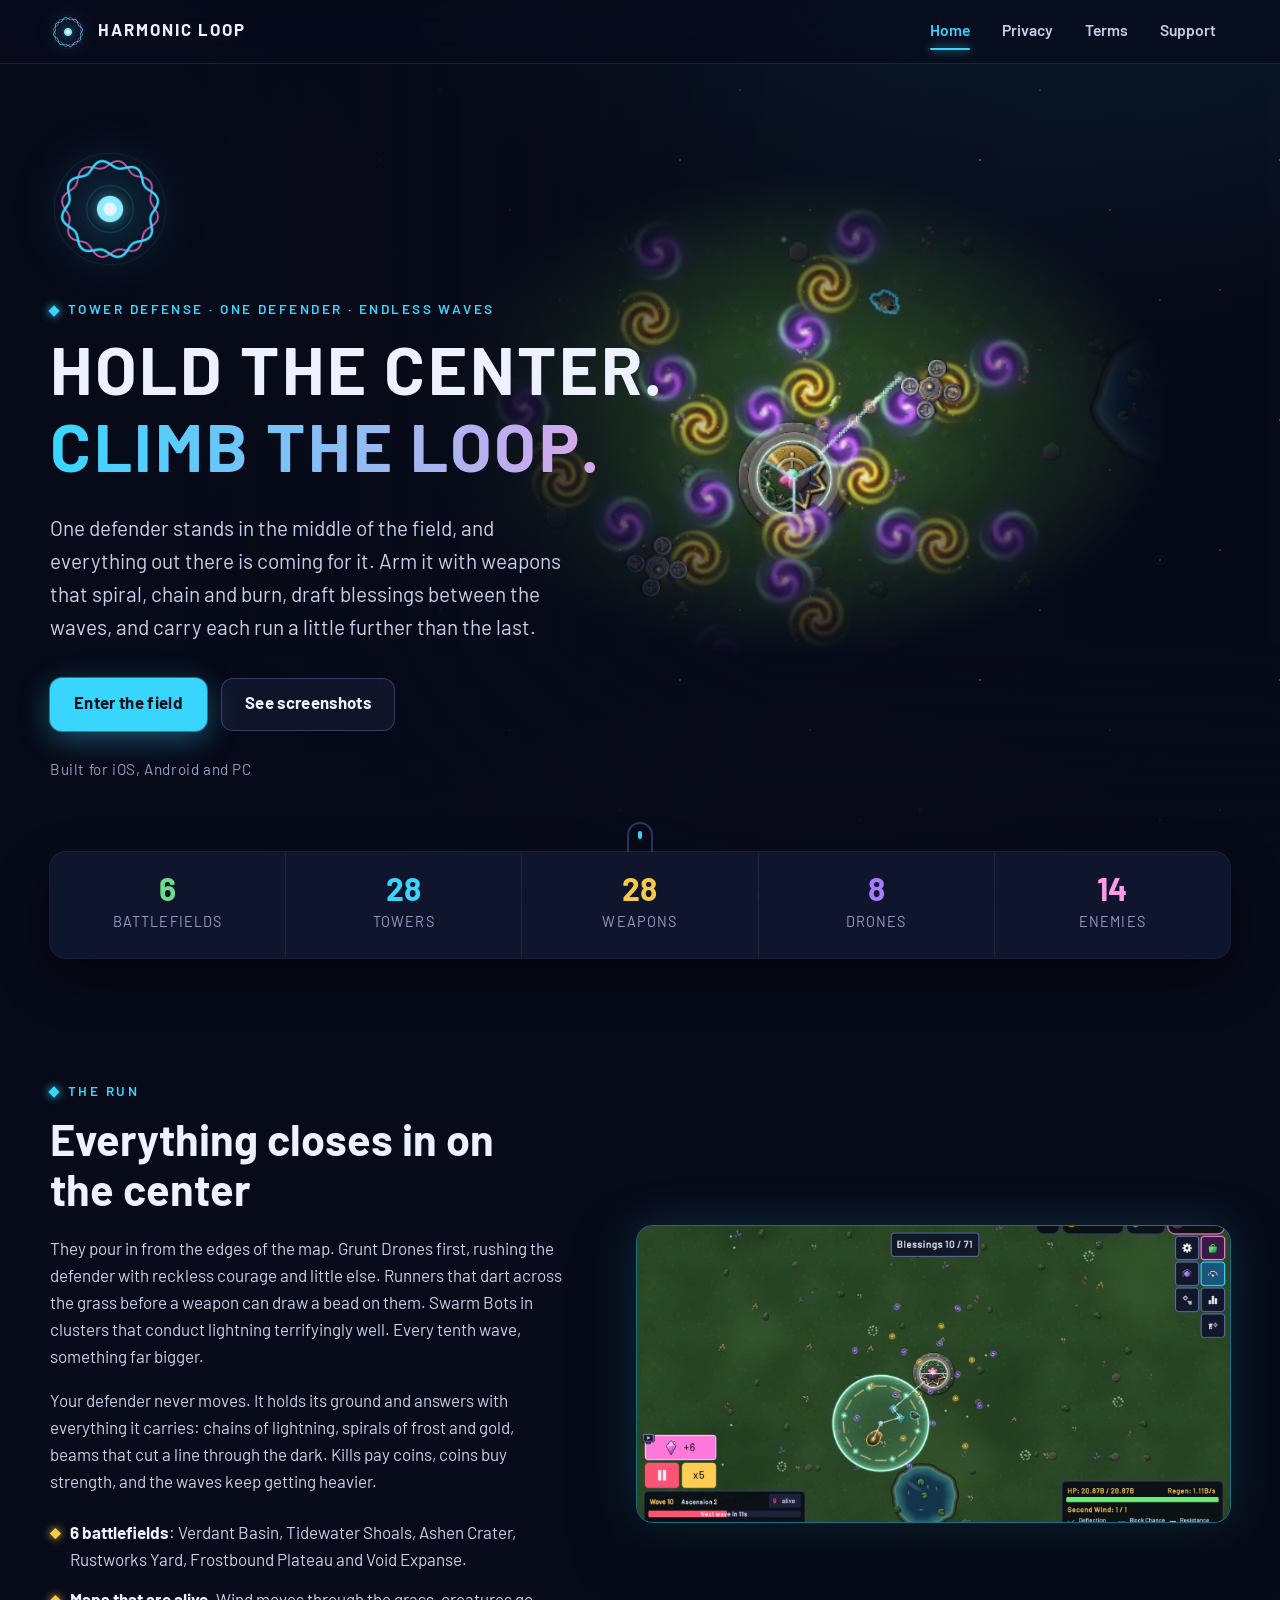
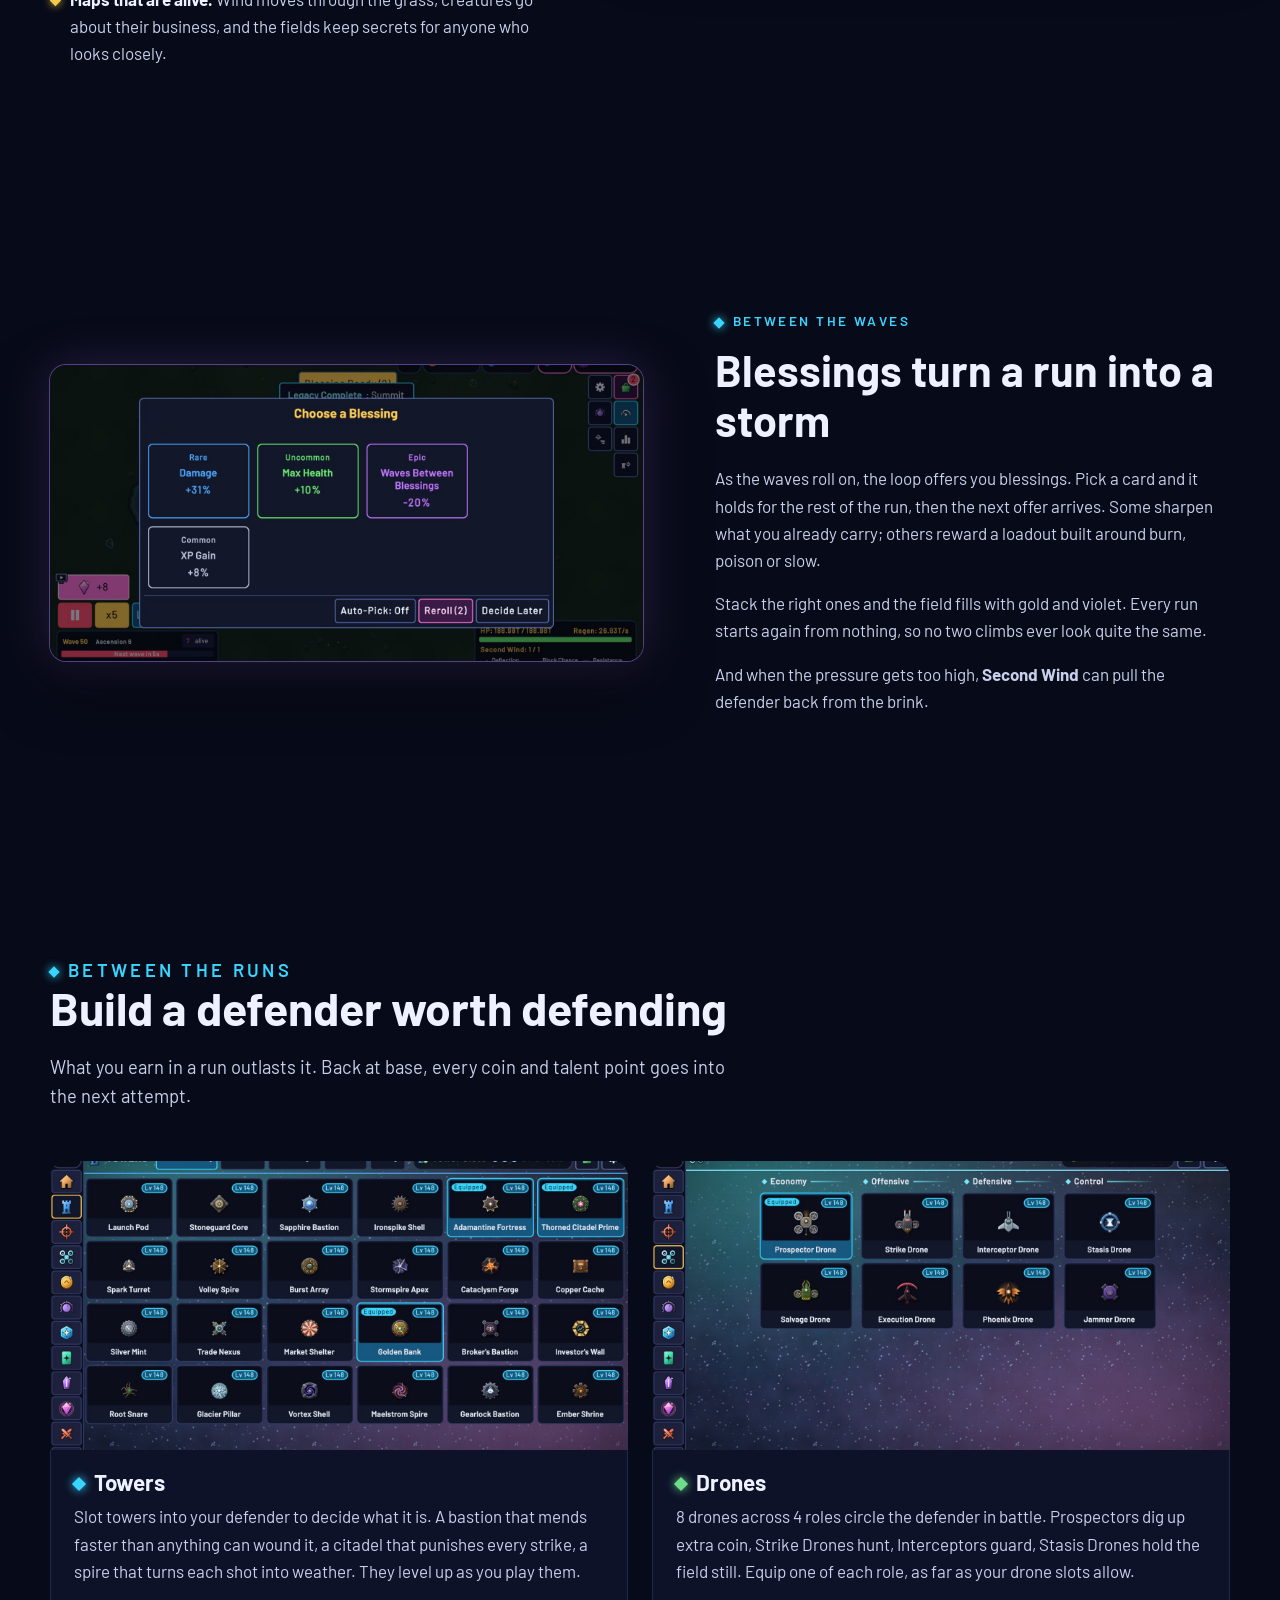
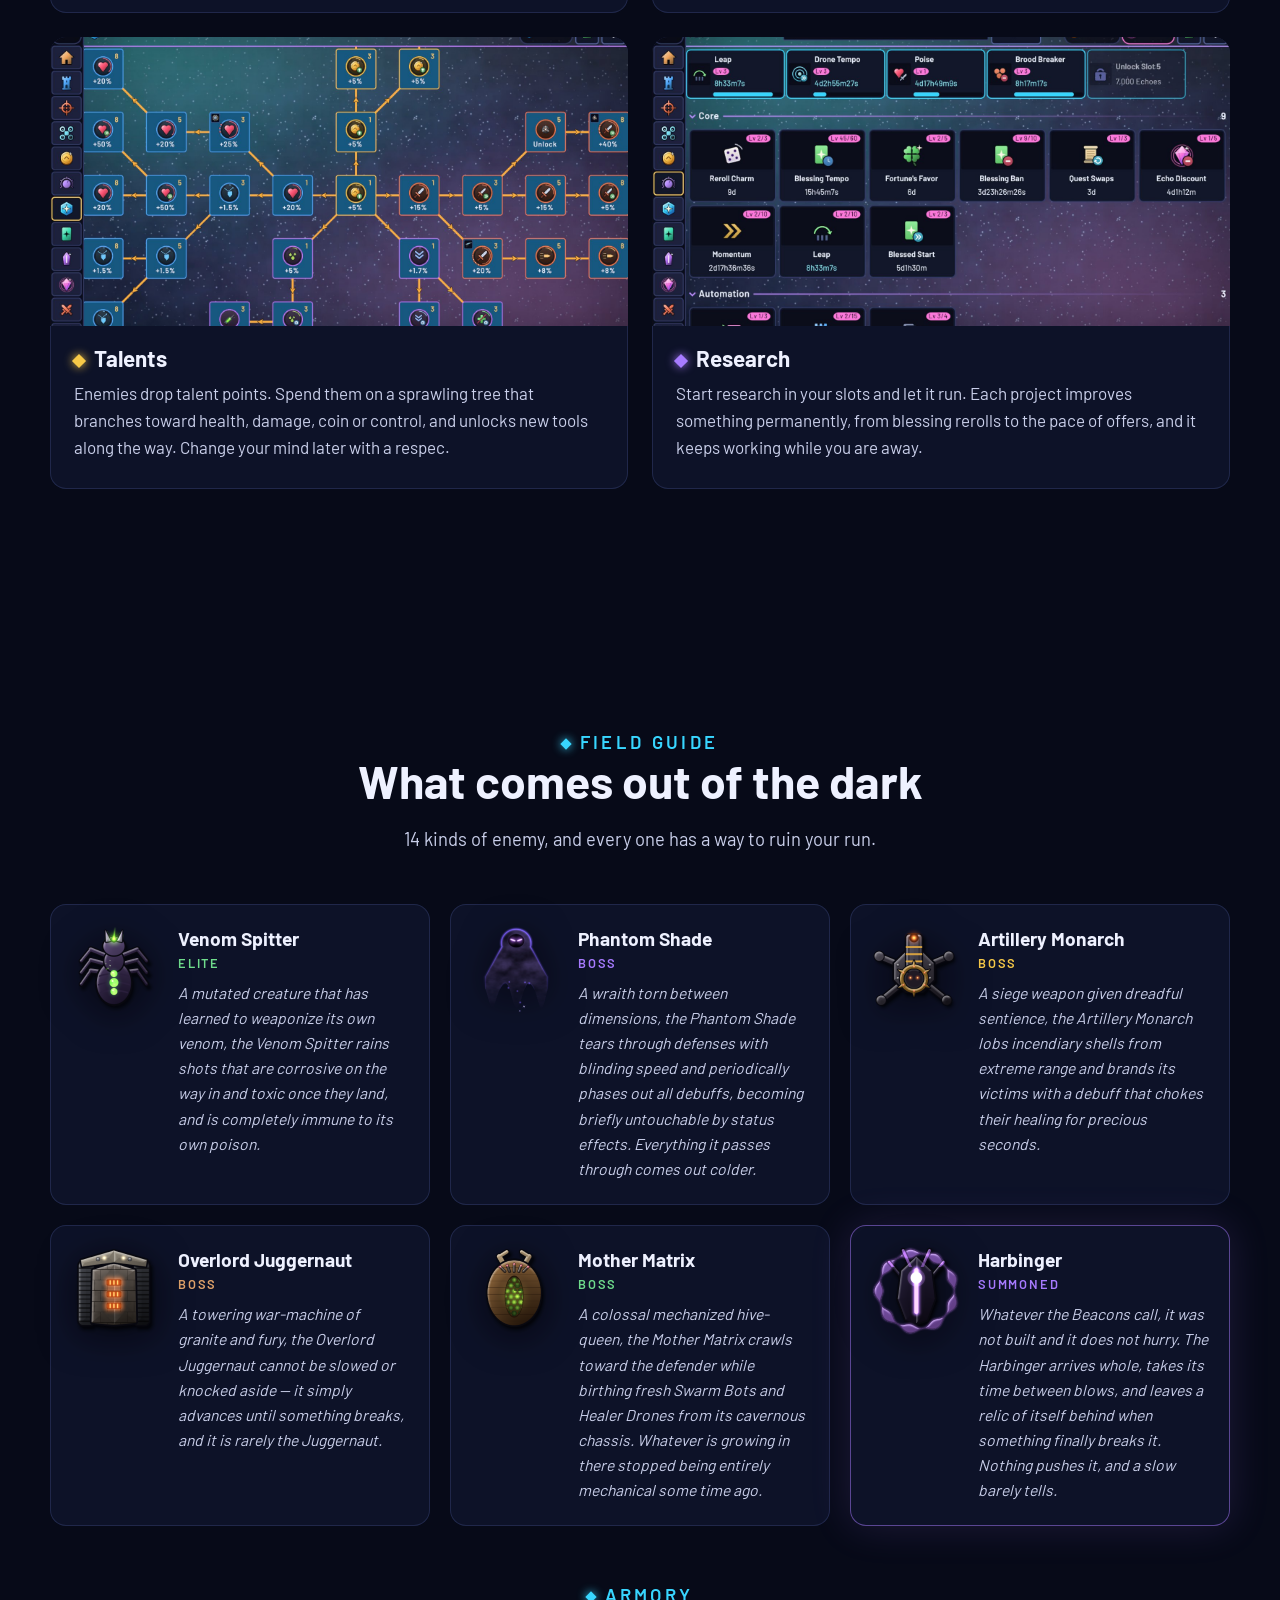
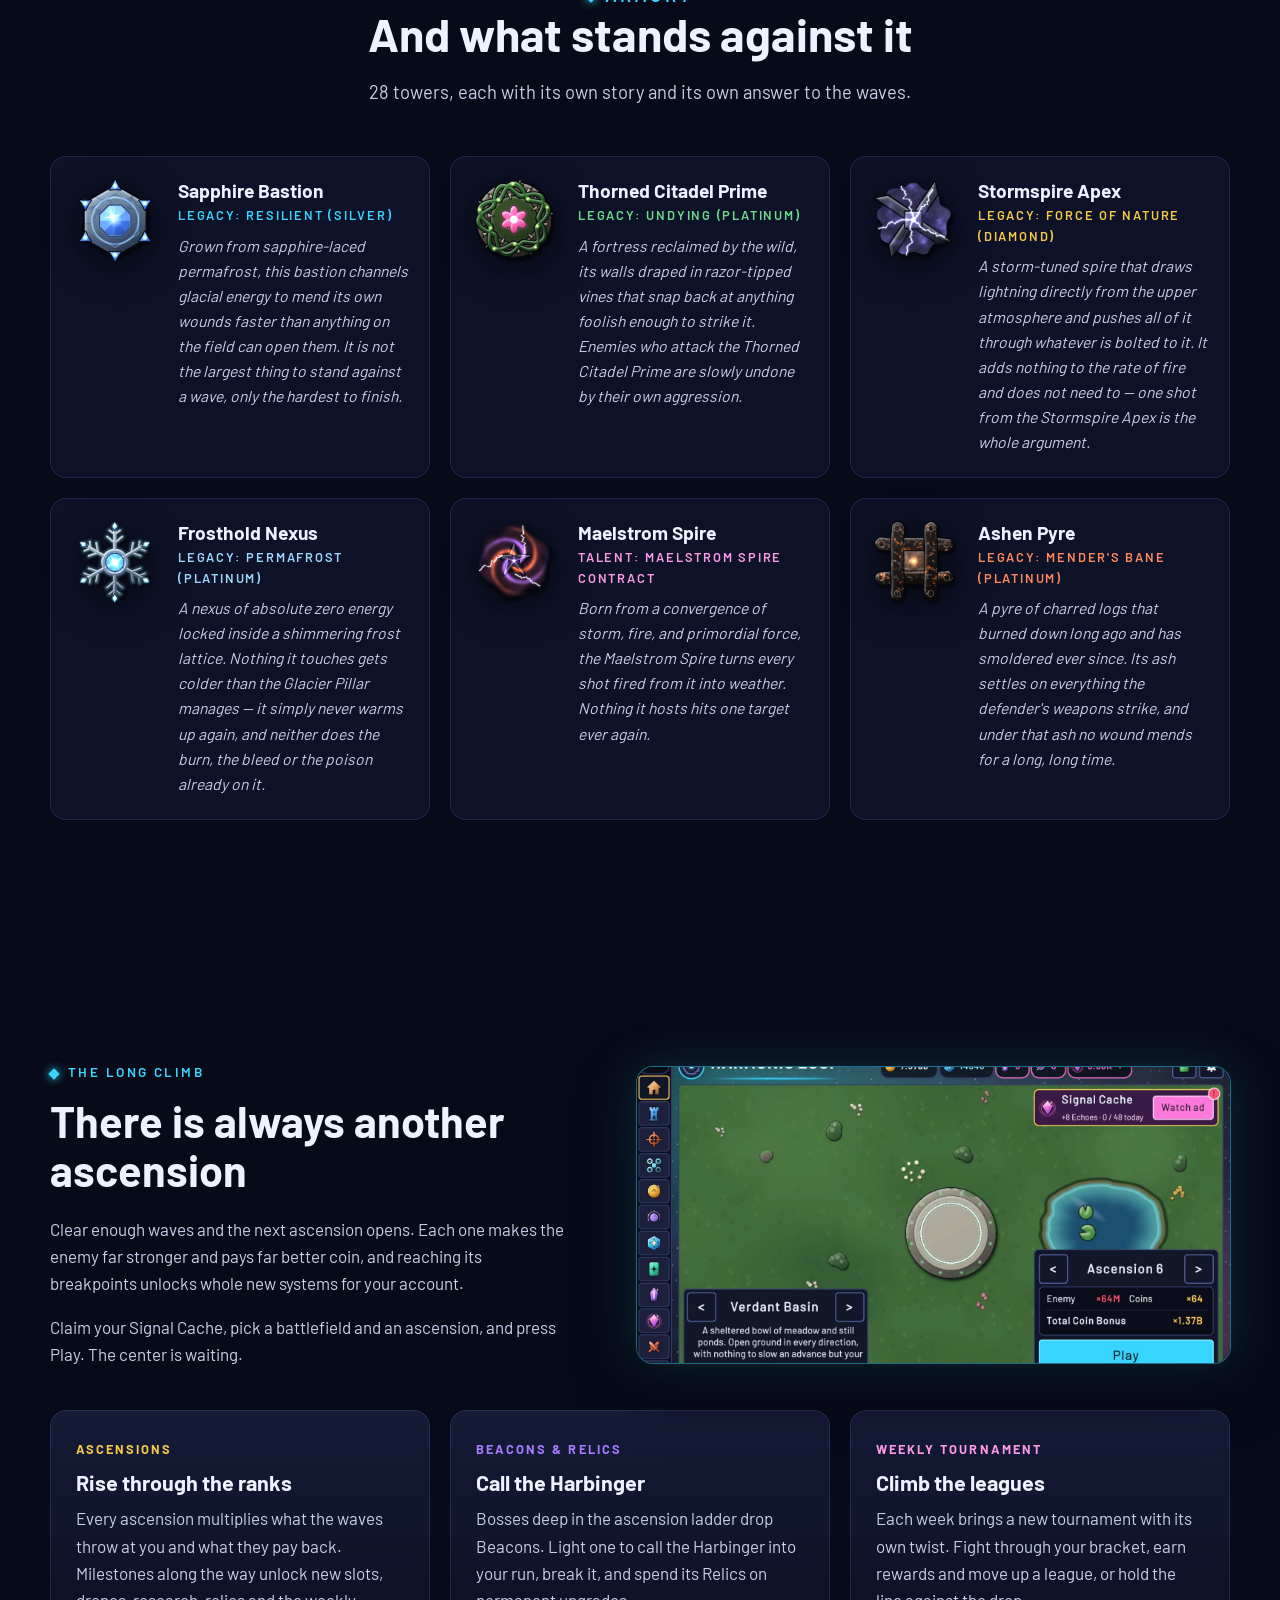
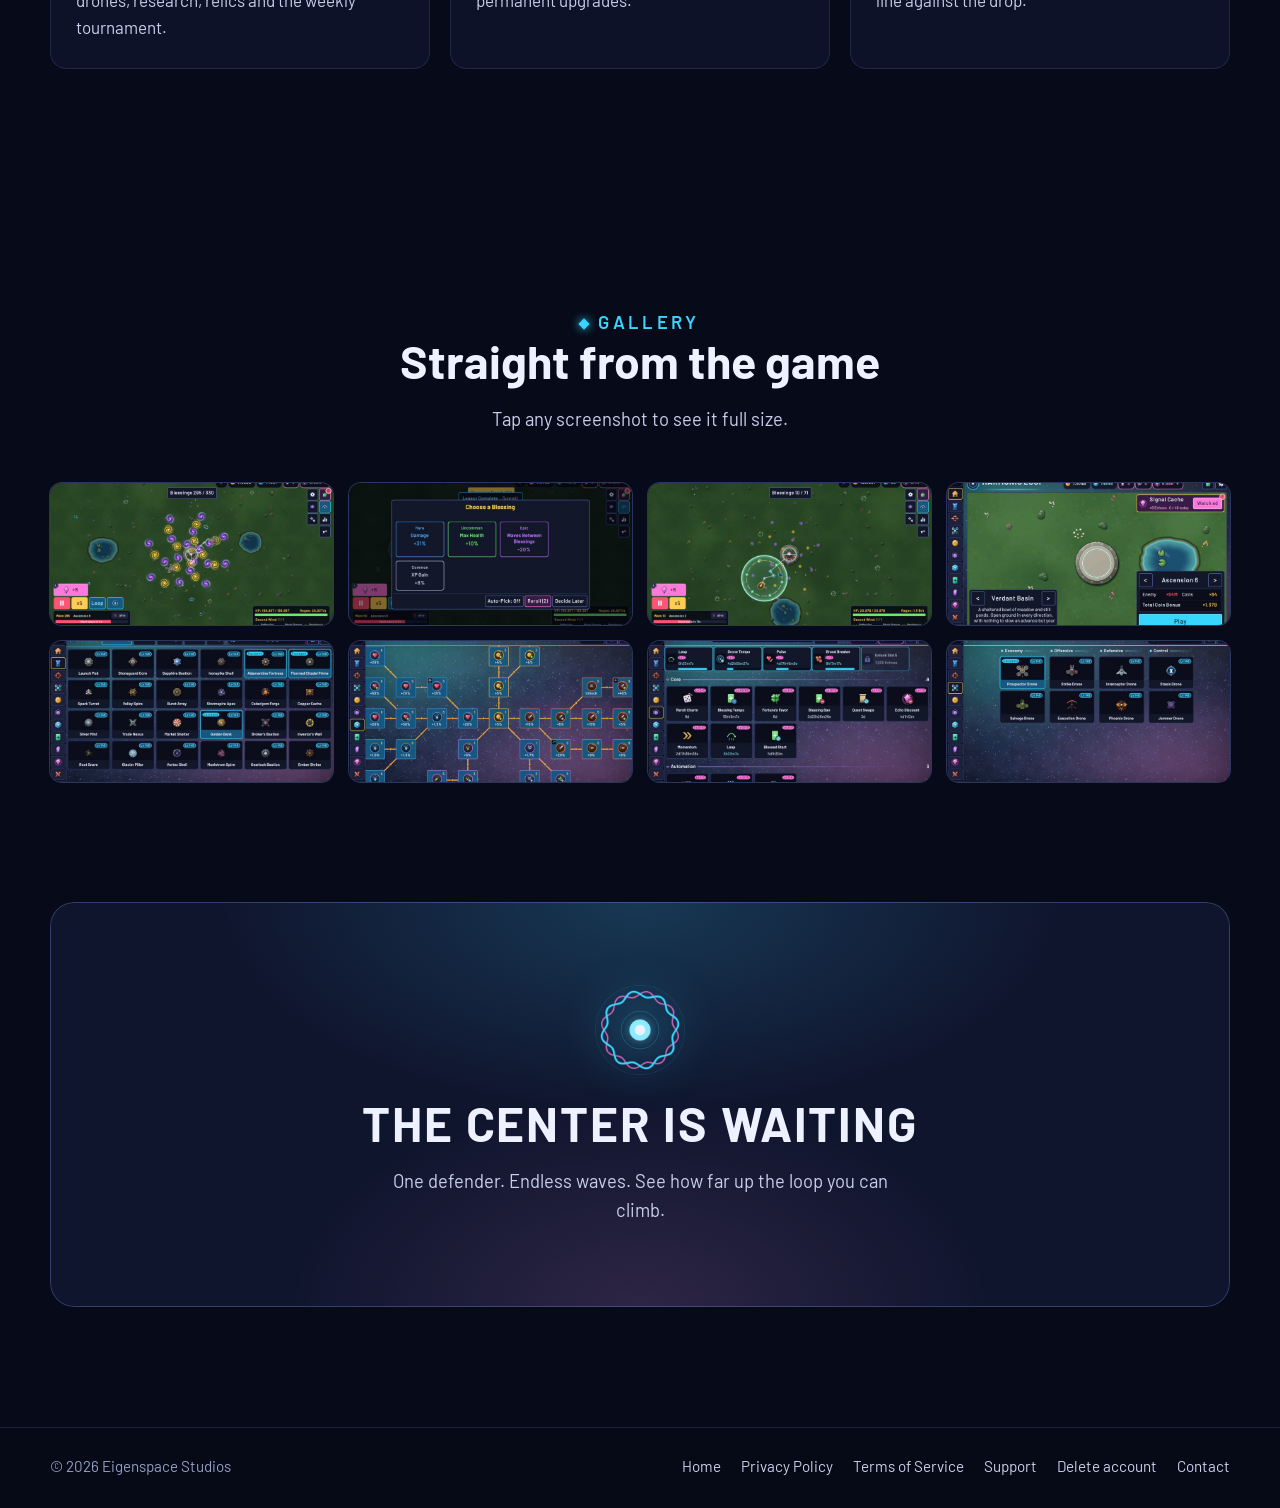
==== commit e81e6393: "Refresh website content and legal pages Updates site imagery and game descriptions, adds a support p" ====
--- a/index.html
+++ b/index.html
@@ -1,10 +1,12 @@
-<!doctype html>
+﻿<!doctype html>
 <html lang="en">
 <head>
 <meta charset="utf-8">
 <meta name="viewport" content="width=device-width, initial-scale=1">
 <title>Harmonic Loop - Hold the center. Climb the loop.</title>
 <meta name="description" content="Harmonic Loop is a tower defense game about one defender at the center of the field, endless waves closing in, and the long climb through ascensions, relics and weekly tournaments.">
+<meta name="theme-color" content="#070a18">
+<link rel="icon" type="image/png" href="assets/img/app-icon.png">
 <meta property="og:title" content="Harmonic Loop">
 <meta property="og:description" content="Hold the center. Climb the loop.">
 <meta property="og:type" content="website">
@@ -12,356 +14,372 @@
 <meta property="og:image" content="https://bisse123.github.io/Harmonic-Loop-Legal/assets/img/feature.jpg">
 <meta name="twitter:card" content="summary_large_image">
 <link rel="canonical" href="https://bisse123.github.io/Harmonic-Loop-Legal/">
-<meta name="theme-color" content="#070a18">
-<link rel="icon" type="image/png" href="assets/img/app-icon.png">
 <link rel="apple-touch-icon" href="assets/img/app-icon.png">
 <link rel="preload" href="assets/img/screens/run-late-game.jpg" as="image">
+<script>document.documentElement.classList.add("js");</script>
 <link rel="stylesheet" href="assets/site.css">
-<script>document.documentElement.classList.add("js");</script>
 <script src="assets/site.js" defer></script>
 </head>
 <body>
 <a class="skip-link" href="#main">Skip to content</a>
-
 <header class="site-header">
-  <div class="wrap">
-    <a class="brand" href="index.html" aria-label="Harmonic Loop home"><img src="assets/img/logo.png" alt="" width="36" height="36"><span>HARMONIC LOOP</span></a>
-    <nav class="site-nav" aria-label="Main">
-      <a href="index.html" aria-current="page">Home</a>
-      <a href="privacy-policy.html">Privacy</a>
-      <a href="terms-of-service.html">Terms</a>
-    </nav>
-  </div>
+<div class="wrap">
+<a class="brand" href="index.html" aria-label="Harmonic Loop home"><img src="assets/img/logo.png" alt="" width="36" height="36"><span>HARMONIC LOOP</span></a>
+<nav class="site-nav" aria-label="Main">
+<a href="index.html" aria-current="page">Home</a>
+<a href="privacy-policy.html">Privacy</a>
+<a href="terms-of-service.html">Terms</a>
+<a href="support.html">Support</a>
+</nav>
+</div>
 </header>
-
 <main id="main">
-
-  <section class="hero">
-    <div class="hero-bg" role="img" aria-label="A late-game run: the defender at the center of a grassy field, ringed by spiralling gold and violet projectiles while a violet beam cuts through the enemies."></div>
-    <div class="motes" aria-hidden="true"></div>
-    <div class="wrap">
-      <div class="hero-content">
-        <img class="hero-logo" src="assets/img/logo.png" alt="" width="120" height="120">
-        <p class="eyebrow">Tower defense &middot; One defender &middot; Endless waves</p>
-        <h1>Hold the center.<span class="accent">Climb the loop.</span></h1>
-        <p class="lead">One defender stands in the middle of the field, and everything out there is coming for it. Arm it with weapons that spiral, chain and burn, draft blessings between the waves, and carry each run a little further than the last.</p>
-        <div class="hero-actions">
-          <a class="button button-primary" href="#the-run">Enter the field</a>
-          <a class="button button-ghost" href="#gallery">See screenshots</a>
-        </div>
-        <p class="platforms">Built for iOS, Android and PC</p>
-      </div>
-    </div>
-    <a class="scroll-cue" href="#the-run" aria-label="Scroll to the game"></a>
-  </section>
-
-  <div class="wrap">
-    <div class="stats reveal">
-      <div class="stat"><strong>6</strong><span>Battlefields</span></div>
-      <div class="stat"><strong>28</strong><span>Towers</span></div>
-      <div class="stat"><strong>28</strong><span>Weapons</span></div>
-      <div class="stat"><strong>8</strong><span>Drones</span></div>
-      <div class="stat"><strong>14</strong><span>Enemies</span></div>
-    </div>
-  </div>
-
-  <section class="section" id="the-run">
-    <div class="wrap split">
-      <div class="split-text reveal">
-        <p class="eyebrow">The run</p>
-        <h2>Everything closes in on the center</h2>
-        <p>They pour in from the edges of the map. Grunt Drones first, rushing the defender with reckless courage and little else. Runners that dart across the grass before a weapon can draw a bead on them. Swarm Bots in clusters that conduct lightning terrifyingly well. Every tenth wave, something far bigger.</p>
-        <p>Your defender never moves. It holds its ground and answers with everything it carries: chains of lightning, spirals of frost and gold, beams that cut a line through the dark. Kills pay coins, coins buy strength, and the waves keep getting heavier.</p>
-        <ul class="callouts">
-          <li><span><strong>Six battlefields</strong>, from the ponds of Verdant Basin to Tidewater Shoals, Ashen Crater, Rustworks Yard, Frostbound Plateau and the Void Expanse.</span></li>
-          <li><span><strong>Maps that are alive.</strong> Wind moves through the grass, creatures go about their business, and the fields keep secrets for anyone who looks closely.</span></li>
-        </ul>
-      </div>
-      <figure class="shot glow-cyan reveal">
-        <button type="button" data-full="assets/img/screens/run-mid-game.jpg" data-caption="Wave 29 on Verdant Basin, with Interceptor Drones circling the defender.">
-          <img src="assets/img/screens/run-mid-game.jpg" alt="Wave 29 of a run on Verdant Basin: the defender in the middle of a grassy field between two ponds, small drones orbiting it, enemies approaching." width="1600" height="800" loading="lazy">
-        </button>
-      </figure>
-    </div>
-  </section>
-
-  <section class="section">
-    <div class="wrap split reverse">
-      <div class="split-text reveal">
-        <p class="eyebrow">Between the waves</p>
-        <h2>Blessings turn a run into a storm</h2>
-        <p>As the waves roll on, the loop offers you blessings. Pick a card and it holds for the rest of the run, then the next offer arrives. Some sharpen what you already carry; others reward a loadout built around burn, poison or slow.</p>
-        <p>Stack the right ones and the field fills with gold and violet. Every run starts again from nothing, so no two climbs ever look quite the same.</p>
-        <p>And when the pressure gets too high, <strong>Second Wind</strong> can pull the defender back from the brink.</p>
-      </div>
-      <figure class="shot glow-violet reveal">
-        <button type="button" data-full="assets/img/screens/run-ascension-10.jpg" data-caption="Ascension 10, wave 20: twenty blessings deep.">
-          <img src="assets/img/screens/run-ascension-10.jpg" alt="An Ascension 10 run at wave 20 with 20 of 56 blessings taken: dozens of gold and violet spiral projectiles orbit the defender while pink beams tear through enemies." width="1600" height="800" loading="lazy">
-        </button>
-      </figure>
-    </div>
-  </section>
-
-  <section class="section" id="build">
-    <div class="wrap">
-      <div class="section-head reveal">
-        <p class="eyebrow">Between the runs</p>
-        <h2>Build a defender worth defending</h2>
-        <p>What you earn in a run outlasts it. Back at base, every coin and talent point goes into the next attempt.</p>
-      </div>
-      <div class="cards">
-        <article class="card reveal" style="--tint: var(--cyan)">
-          <figure class="shot">
-            <button type="button" data-full="assets/img/screens/towers.jpg" data-caption="The Towers page: Launch Pod, Stoneguard Core, Sapphire Bastion and Ironspike Shell.">
-              <img src="assets/img/screens/towers.jpg" alt="The Towers page, showing Launch Pod, Stoneguard Core, Sapphire Bastion and Ironspike Shell at level 83." width="1600" height="800" loading="lazy">
-            </button>
-          </figure>
-          <div class="card-body">
-            <h3>Towers</h3>
-            <p>Slot towers into your defender to decide what it is. A bastion that mends faster than anything can wound it, a citadel that punishes every strike, a spire that turns each shot into weather. They level up as you play them.</p>
-          </div>
-        </article>
-        <article class="card reveal" style="--tint: var(--green)">
-          <figure class="shot">
-            <button type="button" data-full="assets/img/screens/drones.jpg" data-caption="The Drones page: one drone for each role.">
-              <img src="assets/img/screens/drones.jpg" alt="The Drones page with four roles: Economy (Prospector Drone, equipped), Offensive (Strike Drone), Defensive (Interceptor Drone) and Control (Stasis Drone)." width="1600" height="800" loading="lazy">
-            </button>
-          </figure>
-          <div class="card-body">
-            <h3>Drones</h3>
-            <p>Eight drones across four roles circle the defender in battle. Prospectors dig up extra coin, Strike Drones hunt, Interceptors guard, Stasis Drones hold the field still. Equip one of each role, as far as your drone slots allow.</p>
-          </div>
-        </article>
-        <article class="card reveal" style="--tint: var(--gold)">
-          <figure class="shot">
-            <button type="button" data-full="assets/img/screens/talents.jpg" data-caption="The talent tree, branching out from coin gain.">
-              <img src="assets/img/screens/talents.jpg" alt="The Talents page: a branching tree of upgrade nodes for health, deflection, coins and damage, linked by orange arrows on a starfield." width="1600" height="800" loading="lazy">
-            </button>
-          </figure>
-          <div class="card-body">
-            <h3>Talents</h3>
-            <p>Enemies drop talent points. Spend them on a sprawling tree that branches toward health, damage, coin or control, and unlocks new tools along the way. Change your mind later with a respec.</p>
-          </div>
-        </article>
-        <article class="card reveal" style="--tint: var(--violet)">
-          <figure class="shot">
-            <button type="button" data-full="assets/img/screens/research.jpg" data-caption="Research: timed upgrades that keep running while you are away.">
-              <img src="assets/img/screens/research.jpg" alt="The Research page: three busy research slots, with Reroll Charm, Blessing Tempo and Fortune's Favor available." width="1600" height="800" loading="lazy">
-            </button>
-          </figure>
-          <div class="card-body">
-            <h3>Research</h3>
-            <p>Start research in your slots and let it run. Each project improves something permanently, from blessing rerolls to the pace of offers, and it keeps working while you are away.</p>
-          </div>
-        </article>
-      </div>
-    </div>
-  </section>
-
-  <section class="section" id="field-guide">
-    <div class="wrap">
-      <div class="section-head center reveal">
-        <p class="eyebrow">Field guide</p>
-        <h2>What comes out of the dark</h2>
-        <p>Fourteen kinds of enemy, and every one has a way to ruin your run.</p>
-      </div>
-      <div class="roster">
-        <article class="entry reveal" style="--tint: var(--green)">
-          <img src="assets/img/icons/venom-spitter.png" alt="" width="88" height="88" loading="lazy">
-          <div>
-            <h3>Venom Spitter</h3>
-            <p class="tag">Ranged</p>
-            <blockquote>A mutated creature that has learned to weaponize its own venom, it rains shots that are corrosive on the way in and toxic once they land.</blockquote>
-          </div>
-        </article>
-        <article class="entry reveal" style="--tint: var(--violet)">
-          <img src="assets/img/icons/phantom-shade.png" alt="" width="88" height="88" loading="lazy">
-          <div>
-            <h3>Phantom Shade</h3>
-            <p class="tag">Wraith</p>
-            <blockquote>A wraith torn between dimensions. It phases out every debuff and becomes briefly untouchable. Everything it passes through comes out colder.</blockquote>
-          </div>
-        </article>
-        <article class="entry reveal" style="--tint: var(--gold)">
-          <img src="assets/img/icons/artillery-monarch.png" alt="" width="88" height="88" loading="lazy">
-          <div>
-            <h3>Artillery Monarch</h3>
-            <p class="tag">Siege</p>
-            <blockquote>A siege weapon given dreadful sentience. It lobs incendiary shells from extreme range and chokes its victim's healing.</blockquote>
-          </div>
-        </article>
-        <article class="entry reveal" style="--tint: #e0a36b">
-          <img src="assets/img/icons/overlord-juggernaut.png" alt="" width="88" height="88" loading="lazy">
-          <div>
-            <h3>Overlord Juggernaut</h3>
-            <p class="tag">Unstoppable</p>
-            <blockquote>It cannot be slowed or knocked aside. It simply advances until something breaks, and it is rarely the Juggernaut.</blockquote>
-          </div>
-        </article>
-        <article class="entry reveal" style="--tint: var(--green)">
-          <img src="assets/img/icons/mother-matrix.png" alt="" width="88" height="88" loading="lazy">
-          <div>
-            <h3>Mother Matrix</h3>
-            <p class="tag">Hive-queen</p>
-            <blockquote>It crawls toward the defender while birthing Swarm Bots and Healer Drones. Whatever grows in there stopped being entirely mechanical some time ago.</blockquote>
-          </div>
-        </article>
-        <article class="entry ultra reveal" style="--tint: var(--violet)">
-          <img src="assets/img/icons/harbinger.png" alt="" width="88" height="88" loading="lazy">
-          <div>
-            <h3>The Harbinger</h3>
-            <p class="tag">Called by Beacons</p>
-            <blockquote>Whatever the Beacons call, it was not built and it does not hurry. It leaves a relic of itself behind when something finally breaks it.</blockquote>
-          </div>
-        </article>
-      </div>
-
-      <div class="roster-divider"></div>
-
-      <div class="section-head center reveal">
-        <p class="eyebrow">Armory</p>
-        <h2>And what stands against it</h2>
-        <p>Twenty-eight towers, each with its own story and its own answer to the waves.</p>
-      </div>
-      <div class="roster">
-        <article class="entry reveal" style="--tint: var(--cyan)">
-          <img src="assets/img/icons/sapphire-bastion.png" alt="" width="88" height="88" loading="lazy">
-          <div>
-            <h3>Sapphire Bastion</h3>
-            <p class="tag">Endurance</p>
-            <blockquote>Grown from sapphire-laced permafrost. Not the largest thing to stand against a wave, only the hardest to finish.</blockquote>
-          </div>
-        </article>
-        <article class="entry reveal" style="--tint: var(--green)">
-          <img src="assets/img/icons/thorned-citadel-prime.png" alt="" width="88" height="88" loading="lazy">
-          <div>
-            <h3>Thorned Citadel Prime</h3>
-            <p class="tag">Retribution</p>
-            <blockquote>A fortress reclaimed by the wild. Enemies who strike it are slowly undone by their own aggression.</blockquote>
-          </div>
-        </article>
-        <article class="entry reveal" style="--tint: var(--gold)">
-          <img src="assets/img/icons/stormspire-apex.png" alt="" width="88" height="88" loading="lazy">
-          <div>
-            <h3>Stormspire Apex</h3>
-            <p class="tag">Lightning</p>
-            <blockquote>It draws lightning straight from the upper atmosphere. One shot from the Stormspire Apex is the whole argument.</blockquote>
-          </div>
-        </article>
-        <article class="entry reveal" style="--tint: #9fd8ff">
-          <img src="assets/img/icons/frosthold-nexus.png" alt="" width="88" height="88" loading="lazy">
-          <div>
-            <h3>Frosthold Nexus</h3>
-            <p class="tag">Frost</p>
-            <blockquote>Absolute zero locked inside a shimmering frost lattice. What it touches never warms up again, and neither does the burn already on it.</blockquote>
-          </div>
-        </article>
-        <article class="entry reveal" style="--tint: var(--pink)">
-          <img src="assets/img/icons/maelstrom-spire.png" alt="" width="88" height="88" loading="lazy">
-          <div>
-            <h3>Maelstrom Spire</h3>
-            <p class="tag">Storm</p>
-            <blockquote>Born from a convergence of storm, fire and primordial force. Nothing it hosts hits one target ever again.</blockquote>
-          </div>
-        </article>
-        <article class="entry reveal" style="--tint: #ff8a5c">
-          <img src="assets/img/icons/ashen-pyre.png" alt="" width="88" height="88" loading="lazy">
-          <div>
-            <h3>Ashen Pyre</h3>
-            <p class="tag">Smolder</p>
-            <blockquote>It burned down long ago and has smoldered ever since. Under its ash, no wound mends for a long, long time.</blockquote>
-          </div>
-        </article>
-      </div>
-    </div>
-  </section>
-
-  <section class="section" id="the-climb">
-    <div class="wrap split">
-      <div class="split-text reveal">
-        <p class="eyebrow">The long climb</p>
-        <h2>There is always another ascension</h2>
-        <p>Clear enough waves and the next ascension opens. Each one makes the enemy far stronger and pays far better coin, and reaching its breakpoints unlocks whole new systems for your account.</p>
-        <p>Claim your Signal Cache, pick a battlefield and an ascension, and press Play. The center is waiting.</p>
-      </div>
-      <figure class="shot glow-cyan reveal">
-        <button type="button" data-full="assets/img/screens/home.jpg" data-caption="Home: choose a battlefield and an ascension, then press Play.">
-          <img src="assets/img/screens/home.jpg" alt="The home screen: Verdant Basin selected, Ascension 2 with an enemy multiplier of 400 and a coin bonus of 4, a Signal Cache ready to claim and a Play button." width="1600" height="800" loading="lazy">
-        </button>
-      </figure>
-    </div>
-    <div class="wrap">
-      <div class="pillars">
-        <article class="pillar reveal" style="--tint: var(--gold)">
-          <span class="step">Ascensions</span>
-          <h3>Rise through the ranks</h3>
-          <p>Every ascension multiplies what the waves throw at you and what they pay back. Milestones along the way unlock new slots, drones, research, relics and the weekly tournament.</p>
-        </article>
-        <article class="pillar reveal" style="--tint: var(--violet)">
-          <span class="step">Beacons &amp; Relics</span>
-          <h3>Call the Harbinger</h3>
-          <p>Bosses deep in the ascension ladder drop Beacons. Light one to call the Harbinger into your run, break it, and spend its Relics on permanent upgrades.</p>
-        </article>
-        <article class="pillar reveal" style="--tint: var(--pink)">
-          <span class="step">Weekly tournament</span>
-          <h3>Climb the leagues</h3>
-          <p>Each week brings a new tournament with its own twist. Fight through your bracket, earn rewards and move up a league, or hold the line against the drop.</p>
-        </article>
-      </div>
-    </div>
-  </section>
-
-  <section class="section" id="gallery">
-    <div class="wrap">
-      <div class="section-head center reveal">
-        <p class="eyebrow">Gallery</p>
-        <h2>Straight from the game</h2>
-        <p>Tap any screenshot to see it full size.</p>
-      </div>
-      <div class="gallery reveal">
-        <figure class="shot"><button type="button" data-full="assets/img/screens/run-late-game.jpg" data-caption="Ascension 10, wave 10."><img src="assets/img/screens/run-late-game.jpg" alt="Late-game run at Ascension 10, wave 10." width="1600" height="800" loading="lazy"></button></figure>
-        <figure class="shot"><button type="button" data-full="assets/img/screens/run-ascension-10.jpg" data-caption="Ascension 10, wave 20: twenty blessings deep."><img src="assets/img/screens/run-ascension-10.jpg" alt="Ascension 10 run at wave 20." width="1600" height="800" loading="lazy"></button></figure>
-        <figure class="shot"><button type="button" data-full="assets/img/screens/run-mid-game.jpg" data-caption="Wave 29 on Verdant Basin, with Interceptor Drones circling the defender."><img src="assets/img/screens/run-mid-game.jpg" alt="Wave 29 of a run on Verdant Basin." width="1600" height="800" loading="lazy"></button></figure>
-        <figure class="shot"><button type="button" data-full="assets/img/screens/home.jpg" data-caption="Home: choose a battlefield and an ascension, then press Play."><img src="assets/img/screens/home.jpg" alt="The home screen." width="1600" height="800" loading="lazy"></button></figure>
-        <figure class="shot"><button type="button" data-full="assets/img/screens/towers.jpg" data-caption="The Towers page."><img src="assets/img/screens/towers.jpg" alt="The Towers page." width="1600" height="800" loading="lazy"></button></figure>
-        <figure class="shot"><button type="button" data-full="assets/img/screens/drones.jpg" data-caption="The Drones page: one drone for each role."><img src="assets/img/screens/drones.jpg" alt="The Drones page." width="1600" height="800" loading="lazy"></button></figure>
-        <figure class="shot"><button type="button" data-full="assets/img/screens/talents.jpg" data-caption="The talent tree."><img src="assets/img/screens/talents.jpg" alt="The talent tree." width="1600" height="800" loading="lazy"></button></figure>
-        <figure class="shot"><button type="button" data-full="assets/img/screens/research.jpg" data-caption="Research slots at work."><img src="assets/img/screens/research.jpg" alt="The Research page." width="1600" height="800" loading="lazy"></button></figure>
-      </div>
-    </div>
-  </section>
-
-  <section class="section" style="padding-top: 0">
-    <div class="wrap">
-      <div class="closing reveal">
-        <img src="assets/img/logo.png" alt="" width="96" height="96">
-        <h2>The center is waiting</h2>
-        <p>One defender. Endless waves. See how far up the loop you can climb.</p>
-      </div>
-    </div>
-  </section>
-
+<section class="hero">
+<div class="hero-bg" role="img" aria-label="A late-game run: the defender at the center of the field, its weapons&#39; fire cutting through the enemies closing in."></div>
+<div class="motes" aria-hidden="true"></div>
+<div class="wrap">
+<div class="hero-content">
+<img class="hero-logo" src="assets/img/logo.png" alt="" width="120" height="120">
+<p class="eyebrow">Tower defense &middot; One defender &middot; Endless waves</p>
+<h1>Hold the center.<span class="accent">Climb the loop.</span></h1>
+<p class="lead">One defender stands in the middle of the field, and everything out there is coming for it. Arm it with weapons that spiral, chain and burn, draft blessings between the waves, and carry each run a little further than the last.</p>
+<div class="hero-actions">
+<a class="button button-primary" href="#the-run">Enter the field</a>
+<a class="button button-ghost" href="#gallery">See screenshots</a>
+</div>
+<p class="platforms">Built for iOS, Android and PC</p>
+</div>
+</div>
+<a class="scroll-cue" href="#the-run" aria-label="Scroll to the game"></a>
+</section>
+<div class="wrap">
+<div class="stats reveal">
+<div class="stat"><strong>6</strong><span>Battlefields</span></div>
+<div class="stat"><strong>28</strong><span>Towers</span></div>
+<div class="stat"><strong>28</strong><span>Weapons</span></div>
+<div class="stat"><strong>8</strong><span>Drones</span></div>
+<div class="stat"><strong>14</strong><span>Enemies</span></div>
+</div>
+</div>
+<section class="section" id="the-run">
+<div class="wrap split">
+<div class="split-text reveal">
+<p class="eyebrow">The run</p>
+<h2>Everything closes in on the center</h2>
+<p>They pour in from the edges of the map. Grunt Drones first, rushing the defender with reckless courage and little else. Runners that dart across the grass before a weapon can draw a bead on them. Swarm Bots in clusters that conduct lightning terrifyingly well. Every tenth wave, something far bigger.</p>
+<p>Your defender never moves. It holds its ground and answers with everything it carries: chains of lightning, spirals of frost and gold, beams that cut a line through the dark. Kills pay coins, coins buy strength, and the waves keep getting heavier.</p>
+<ul class="callouts">
+<li><span><strong>6 battlefields</strong>: Verdant Basin, Tidewater Shoals, Ashen Crater, Rustworks Yard, Frostbound Plateau and Void Expanse.</span></li>
+<li><span><strong>Maps that are alive.</strong> Wind moves through the grass, creatures go about their business, and the fields keep secrets for anyone who looks closely.</span></li>
+</ul>
+</div>
+<figure class="shot glow-cyan reveal">
+<button type="button" data-full="assets/img/screens/run-mid-game.jpg" data-caption="A run in progress, with drones circling the defender.">
+<img src="assets/img/screens/run-mid-game.jpg" alt="A run in progress: the defender in the middle of the field with drones orbiting it and enemies approaching." width="1600" height="900" loading="lazy">
+</button>
+</figure>
+</div>
+</section>
+<section class="section">
+<div class="wrap split reverse">
+<div class="split-text reveal">
+<p class="eyebrow">Between the waves</p>
+<h2>Blessings turn a run into a storm</h2>
+<p>As the waves roll on, the loop offers you blessings. Pick a card and it holds for the rest of the run, then the next offer arrives. Some sharpen what you already carry; others reward a loadout built around burn, poison or slow.</p>
+<p>Stack the right ones and the field fills with gold and violet. Every run starts again from nothing, so no two climbs ever look quite the same.</p>
+<p>And when the pressure gets too high, <strong>Second Wind</strong> can pull the defender back from the brink.</p>
+</div>
+<figure class="shot glow-violet reveal">
+<button type="button" data-full="assets/img/screens/run-blessing.jpg" data-caption="A blessing offer: pick one card, and it holds for the rest of the run.">
+<img src="assets/img/screens/run-blessing.jpg" alt="A blessing offer over a run, its cards side by side." width="1600" height="900" loading="lazy">
+</button>
+</figure>
+</div>
+</section>
+<section class="section" id="build">
+<div class="wrap">
+<div class="section-head reveal">
+<p class="eyebrow">Between the runs</p>
+<h2>Build a defender worth defending</h2>
+<p>What you earn in a run outlasts it. Back at base, every coin and talent point goes into the next attempt.</p>
+</div>
+<div class="cards">
+<article class="card reveal" style="--tint: var(--cyan)">
+<figure class="shot">
+<button type="button" data-full="assets/img/screens/towers.jpg" data-caption="The Towers page.">
+<img src="assets/img/screens/towers.jpg" alt="The Towers page, its towers laid out as tiles." width="1600" height="900" loading="lazy">
+</button>
+</figure>
+<div class="card-body">
+<h3>Towers</h3>
+<p>Slot towers into your defender to decide what it is. A bastion that mends faster than anything can wound it, a citadel that punishes every strike, a spire that turns each shot into weather. They level up as you play them.</p>
+</div>
+</article>
+<article class="card reveal" style="--tint: var(--green)">
+<figure class="shot">
+<button type="button" data-full="assets/img/screens/drones.jpg" data-caption="The Drones page: one drone for each role.">
+<img src="assets/img/screens/drones.jpg" alt="The Drones page, its drones in one column for each role." width="1600" height="900" loading="lazy">
+</button>
+</figure>
+<div class="card-body">
+<h3>Drones</h3>
+<p>8 drones across 4 roles circle the defender in battle. Prospectors dig up extra coin, Strike Drones hunt, Interceptors guard, Stasis Drones hold the field still. Equip one of each role, as far as your drone slots allow.</p>
+</div>
+</article>
+<article class="card reveal" style="--tint: var(--gold)">
+<figure class="shot">
+<button type="button" data-full="assets/img/screens/talents.jpg" data-caption="The talent tree.">
+<img src="assets/img/screens/talents.jpg" alt="The Talents page: a branching tree of upgrade nodes." width="1600" height="900" loading="lazy">
+</button>
+</figure>
+<div class="card-body">
+<h3>Talents</h3>
+<p>Enemies drop talent points. Spend them on a sprawling tree that branches toward health, damage, coin or control, and unlocks new tools along the way. Change your mind later with a respec.</p>
+</div>
+</article>
+<article class="card reveal" style="--tint: var(--violet)">
+<figure class="shot">
+<button type="button" data-full="assets/img/screens/research.jpg" data-caption="Research: timed upgrades that keep running while you are away.">
+<img src="assets/img/screens/research.jpg" alt="The Research page, with its research slots at work." width="1600" height="900" loading="lazy">
+</button>
+</figure>
+<div class="card-body">
+<h3>Research</h3>
+<p>Start research in your slots and let it run. Each project improves something permanently, from blessing rerolls to the pace of offers, and it keeps working while you are away.</p>
+</div>
+</article>
+</div>
+</div>
+</section>
+<section class="section" id="field-guide">
+<div class="wrap">
+<div class="section-head center reveal">
+<p class="eyebrow">Field guide</p>
+<h2>What comes out of the dark</h2>
+<p>14 kinds of enemy, and every one has a way to ruin your run.</p>
+</div>
+<div class="roster">
+<article class="entry reveal" style="--tint: var(--green)">
+<img src="assets/img/icons/venom-spitter.png" alt="" width="88" height="88" loading="lazy">
+<div>
+<h3>Venom Spitter</h3>
+<p class="tag">Elite</p>
+<blockquote>A mutated creature that has learned to weaponize its own venom, the Venom Spitter rains shots that are corrosive on the way in and toxic once they land, and is completely immune to its own poison.</blockquote>
+</div>
+</article>
+<article class="entry reveal" style="--tint: var(--violet)">
+<img src="assets/img/icons/phantom-shade.png" alt="" width="88" height="88" loading="lazy">
+<div>
+<h3>Phantom Shade</h3>
+<p class="tag">Boss</p>
+<blockquote>A wraith torn between dimensions, the Phantom Shade tears through defenses with blinding speed and periodically phases out all debuffs, becoming briefly untouchable by status effects. Everything it passes through comes out colder.</blockquote>
+</div>
+</article>
+<article class="entry reveal" style="--tint: var(--gold)">
+<img src="assets/img/icons/artillery-monarch.png" alt="" width="88" height="88" loading="lazy">
+<div>
+<h3>Artillery Monarch</h3>
+<p class="tag">Boss</p>
+<blockquote>A siege weapon given dreadful sentience, the Artillery Monarch lobs incendiary shells from extreme range and brands its victims with a debuff that chokes their healing for precious seconds.</blockquote>
+</div>
+</article>
+<article class="entry reveal" style="--tint: #e0a36b">
+<img src="assets/img/icons/overlord-juggernaut.png" alt="" width="88" height="88" loading="lazy">
+<div>
+<h3>Overlord Juggernaut</h3>
+<p class="tag">Boss</p>
+<blockquote>A towering war-machine of granite and fury, the Overlord Juggernaut cannot be slowed or knocked aside &#8212; it simply advances until something breaks, and it is rarely the Juggernaut.</blockquote>
+</div>
+</article>
+<article class="entry reveal" style="--tint: var(--green)">
+<img src="assets/img/icons/mother-matrix.png" alt="" width="88" height="88" loading="lazy">
+<div>
+<h3>Mother Matrix</h3>
+<p class="tag">Boss</p>
+<blockquote>A colossal mechanized hive-queen, the Mother Matrix crawls toward the defender while birthing fresh Swarm Bots and Healer Drones from its cavernous chassis. Whatever is growing in there stopped being entirely mechanical some time ago.</blockquote>
+</div>
+</article>
+<article class="entry ultra reveal" style="--tint: var(--violet)">
+<img src="assets/img/icons/harbinger.png" alt="" width="88" height="88" loading="lazy">
+<div>
+<h3>Harbinger</h3>
+<p class="tag">Summoned</p>
+<blockquote>Whatever the Beacons call, it was not built and it does not hurry. The Harbinger arrives whole, takes its time between blows, and leaves a relic of itself behind when something finally breaks it. Nothing pushes it, and a slow barely tells.</blockquote>
+</div>
+</article>
+</div>
+<div class="roster-divider"></div>
+<div class="section-head center reveal">
+<p class="eyebrow">Armory</p>
+<h2>And what stands against it</h2>
+<p>28 towers, each with its own story and its own answer to the waves.</p>
+</div>
+<div class="roster">
+<article class="entry reveal" style="--tint: var(--cyan)">
+<img src="assets/img/icons/sapphire-bastion.png" alt="" width="88" height="88" loading="lazy">
+<div>
+<h3>Sapphire Bastion</h3>
+<p class="tag">Legacy: Resilient (Silver)</p>
+<blockquote>Grown from sapphire-laced permafrost, this bastion channels glacial energy to mend its own wounds faster than anything on the field can open them. It is not the largest thing to stand against a wave, only the hardest to finish.</blockquote>
+</div>
+</article>
+<article class="entry reveal" style="--tint: var(--green)">
+<img src="assets/img/icons/thorned-citadel-prime.png" alt="" width="88" height="88" loading="lazy">
+<div>
+<h3>Thorned Citadel Prime</h3>
+<p class="tag">Legacy: Undying (Platinum)</p>
+<blockquote>A fortress reclaimed by the wild, its walls draped in razor-tipped vines that snap back at anything foolish enough to strike it. Enemies who attack the Thorned Citadel Prime are slowly undone by their own aggression.</blockquote>
+</div>
+</article>
+<article class="entry reveal" style="--tint: var(--gold)">
+<img src="assets/img/icons/stormspire-apex.png" alt="" width="88" height="88" loading="lazy">
+<div>
+<h3>Stormspire Apex</h3>
+<p class="tag">Legacy: Force of Nature (Diamond)</p>
+<blockquote>A storm-tuned spire that draws lightning directly from the upper atmosphere and pushes all of it through whatever is bolted to it. It adds nothing to the rate of fire and does not need to &#8212; one shot from the Stormspire Apex is the whole argument.</blockquote>
+</div>
+</article>
+<article class="entry reveal" style="--tint: #9fd8ff">
+<img src="assets/img/icons/frosthold-nexus.png" alt="" width="88" height="88" loading="lazy">
+<div>
+<h3>Frosthold Nexus</h3>
+<p class="tag">Legacy: Permafrost (Platinum)</p>
+<blockquote>A nexus of absolute zero energy locked inside a shimmering frost lattice. Nothing it touches gets colder than the Glacier Pillar manages &#8212; it simply never warms up again, and neither does the burn, the bleed or the poison already on it.</blockquote>
+</div>
+</article>
+<article class="entry reveal" style="--tint: var(--pink)">
+<img src="assets/img/icons/maelstrom-spire.png" alt="" width="88" height="88" loading="lazy">
+<div>
+<h3>Maelstrom Spire</h3>
+<p class="tag">Talent: Maelstrom Spire Contract</p>
+<blockquote>Born from a convergence of storm, fire, and primordial force, the Maelstrom Spire turns every shot fired from it into weather. Nothing it hosts hits one target ever again.</blockquote>
+</div>
+</article>
+<article class="entry reveal" style="--tint: #ff8a5c">
+<img src="assets/img/icons/ashen-pyre.png" alt="" width="88" height="88" loading="lazy">
+<div>
+<h3>Ashen Pyre</h3>
+<p class="tag">Legacy: Mender&#39;s Bane (Platinum)</p>
+<blockquote>A pyre of charred logs that burned down long ago and has smoldered ever since. Its ash settles on everything the defender&#39;s weapons strike, and under that ash no wound mends for a long, long time.</blockquote>
+</div>
+</article>
+</div>
+</div>
+</section>
+<section class="section" id="the-climb">
+<div class="wrap split">
+<div class="split-text reveal">
+<p class="eyebrow">The long climb</p>
+<h2>There is always another ascension</h2>
+<p>Clear enough waves and the next ascension opens. Each one makes the enemy far stronger and pays far better coin, and reaching its breakpoints unlocks whole new systems for your account.</p>
+<p>Claim your Signal Cache, pick a battlefield and an ascension, and press Play. The center is waiting.</p>
+</div>
+<figure class="shot glow-cyan reveal">
+<button type="button" data-full="assets/img/screens/home.jpg" data-caption="Home: choose a battlefield and an ascension, then press Play.">
+<img src="assets/img/screens/home.jpg" alt="The home screen, with a battlefield and an ascension chosen and the Play button." width="1600" height="900" loading="lazy">
+</button>
+</figure>
+</div>
+<div class="wrap">
+<div class="pillars">
+<article class="pillar reveal" style="--tint: var(--gold)">
+<span class="step">Ascensions</span>
+<h3>Rise through the ranks</h3>
+<p>Every ascension multiplies what the waves throw at you and what they pay back. Milestones along the way unlock new slots, drones, research, relics and the weekly tournament.</p>
+</article>
+<article class="pillar reveal" style="--tint: var(--violet)">
+<span class="step">Beacons &amp; Relics</span>
+<h3>Call the Harbinger</h3>
+<p>Bosses deep in the ascension ladder drop Beacons. Light one to call the Harbinger into your run, break it, and spend its Relics on permanent upgrades.</p>
+</article>
+<article class="pillar reveal" style="--tint: var(--pink)">
+<span class="step">Weekly tournament</span>
+<h3>Climb the leagues</h3>
+<p>Each week brings a new tournament with its own twist. Fight through your bracket, earn rewards and move up a league, or hold the line against the drop.</p>
+</article>
+</div>
+</div>
+</section>
+<section class="section" id="gallery">
+<div class="wrap">
+<div class="section-head center reveal">
+<p class="eyebrow">Gallery</p>
+<h2>Straight from the game</h2>
+<p>Tap any screenshot to see it full size.</p>
+</div>
+<div class="gallery reveal">
+<figure class="shot">
+<button type="button" data-full="assets/img/screens/run-late-game.jpg" data-caption="A late-game run.">
+<img src="assets/img/screens/run-late-game.jpg" alt="A late-game run: the defender at the center of the field, its weapons&#39; fire cutting through the enemies closing in." width="1600" height="900" loading="lazy">
+</button>
+</figure>
+<figure class="shot">
+<button type="button" data-full="assets/img/screens/run-blessing.jpg" data-caption="A blessing offer: pick one card, and it holds for the rest of the run.">
+<img src="assets/img/screens/run-blessing.jpg" alt="A blessing offer over a run, its cards side by side." width="1600" height="900" loading="lazy">
+</button>
+</figure>
+<figure class="shot">
+<button type="button" data-full="assets/img/screens/run-mid-game.jpg" data-caption="A run in progress, with drones circling the defender.">
+<img src="assets/img/screens/run-mid-game.jpg" alt="A run in progress: the defender in the middle of the field with drones orbiting it and enemies approaching." width="1600" height="900" loading="lazy">
+</button>
+</figure>
+<figure class="shot">
+<button type="button" data-full="assets/img/screens/home.jpg" data-caption="Home: choose a battlefield and an ascension, then press Play.">
+<img src="assets/img/screens/home.jpg" alt="The home screen, with a battlefield and an ascension chosen and the Play button." width="1600" height="900" loading="lazy">
+</button>
+</figure>
+<figure class="shot">
+<button type="button" data-full="assets/img/screens/towers.jpg" data-caption="The Towers page.">
+<img src="assets/img/screens/towers.jpg" alt="The Towers page, its towers laid out as tiles." width="1600" height="900" loading="lazy">
+</button>
+</figure>
+<figure class="shot">
+<button type="button" data-full="assets/img/screens/talents.jpg" data-caption="The talent tree.">
+<img src="assets/img/screens/talents.jpg" alt="The Talents page: a branching tree of upgrade nodes." width="1600" height="900" loading="lazy">
+</button>
+</figure>
+<figure class="shot">
+<button type="button" data-full="assets/img/screens/research.jpg" data-caption="Research: timed upgrades that keep running while you are away.">
+<img src="assets/img/screens/research.jpg" alt="The Research page, with its research slots at work." width="1600" height="900" loading="lazy">
+</button>
+</figure>
+<figure class="shot">
+<button type="button" data-full="assets/img/screens/drones.jpg" data-caption="The Drones page: one drone for each role.">
+<img src="assets/img/screens/drones.jpg" alt="The Drones page, its drones in one column for each role." width="1600" height="900" loading="lazy">
+</button>
+</figure>
+</div>
+</div>
+</section>
+<section class="section" style="padding-top: 0">
+<div class="wrap">
+<div class="closing reveal">
+<img src="assets/img/logo.png" alt="" width="96" height="96">
+<h2>The center is waiting</h2>
+<p>One defender. Endless waves. See how far up the loop you can climb.</p>
+</div>
+</div>
+</section>
 </main>
-
 <footer class="site-footer">
-  <div class="wrap">
-    <span>&copy; 2026 Benjamin Friis Rasmussen</span>
-    <nav aria-label="Footer">
-      <a href="index.html">Home</a>
-      <a href="privacy-policy.html">Privacy Policy</a>
-      <a href="terms-of-service.html">Terms of Service</a>
-      <a href="delete-account.html">Delete account</a>
-      <a href="mailto:Benjamin@toften5.dk">Contact</a>
-    </nav>
-  </div>
+<div class="wrap">
+<span>&copy; 2026 Eigenspace Studios</span>
+<nav aria-label="Footer">
+<a href="index.html">Home</a>
+<a href="privacy-policy.html">Privacy Policy</a>
+<a href="terms-of-service.html">Terms of Service</a>
+<a href="support.html">Support</a>
+<a href="delete-account.html">Delete account</a>
+<a href="mailto:harmonicloop.contact@gmail.com">Contact</a>
+</nav>
+</div>
 </footer>
-
 <dialog class="lightbox" aria-label="Screenshot">
-  <img src="" alt="">
-  <div class="lightbox-bar">
-    <span class="lightbox-caption"></span>
-    <button type="button" data-close>Close</button>
-  </div>
+<img src="" alt="">
+<div class="lightbox-bar">
+<span class="lightbox-caption"></span>
+<button type="button" data-close>Close</button>
+</div>
 </dialog>
 </body>
 </html>
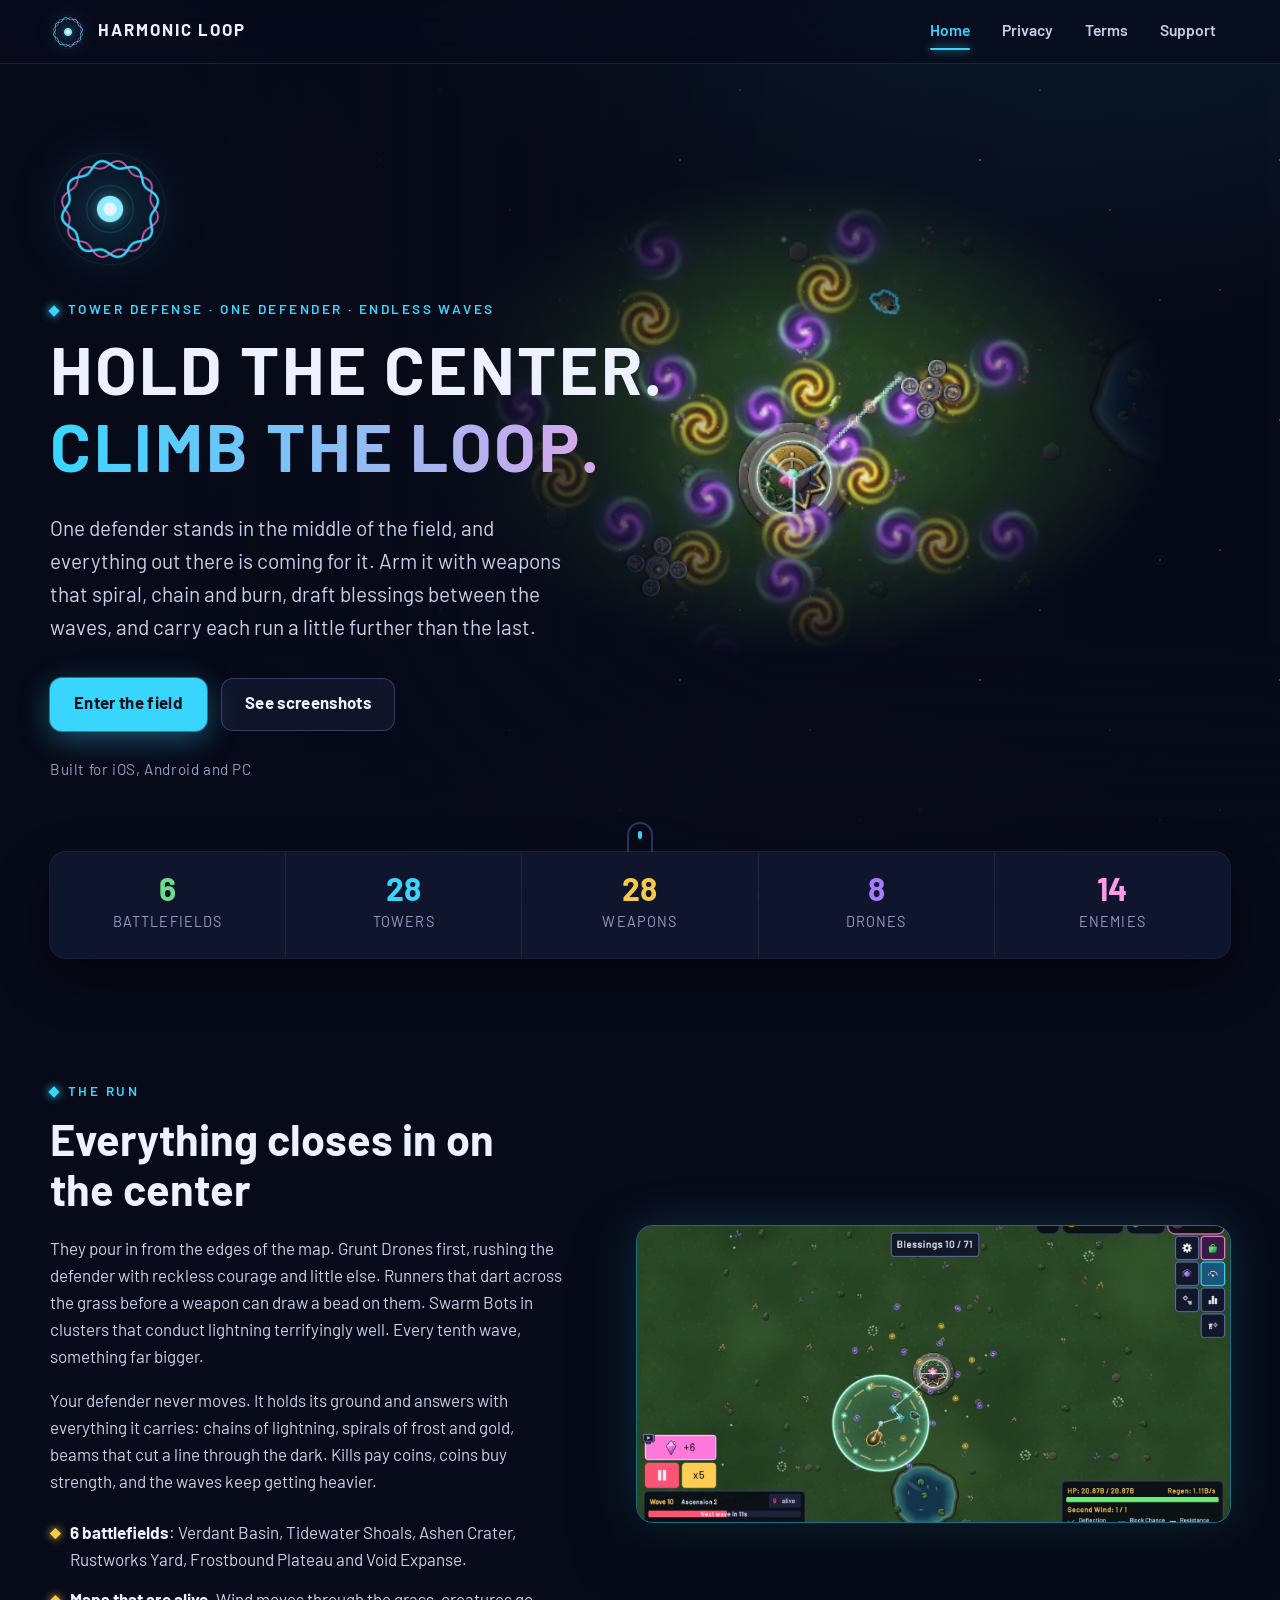
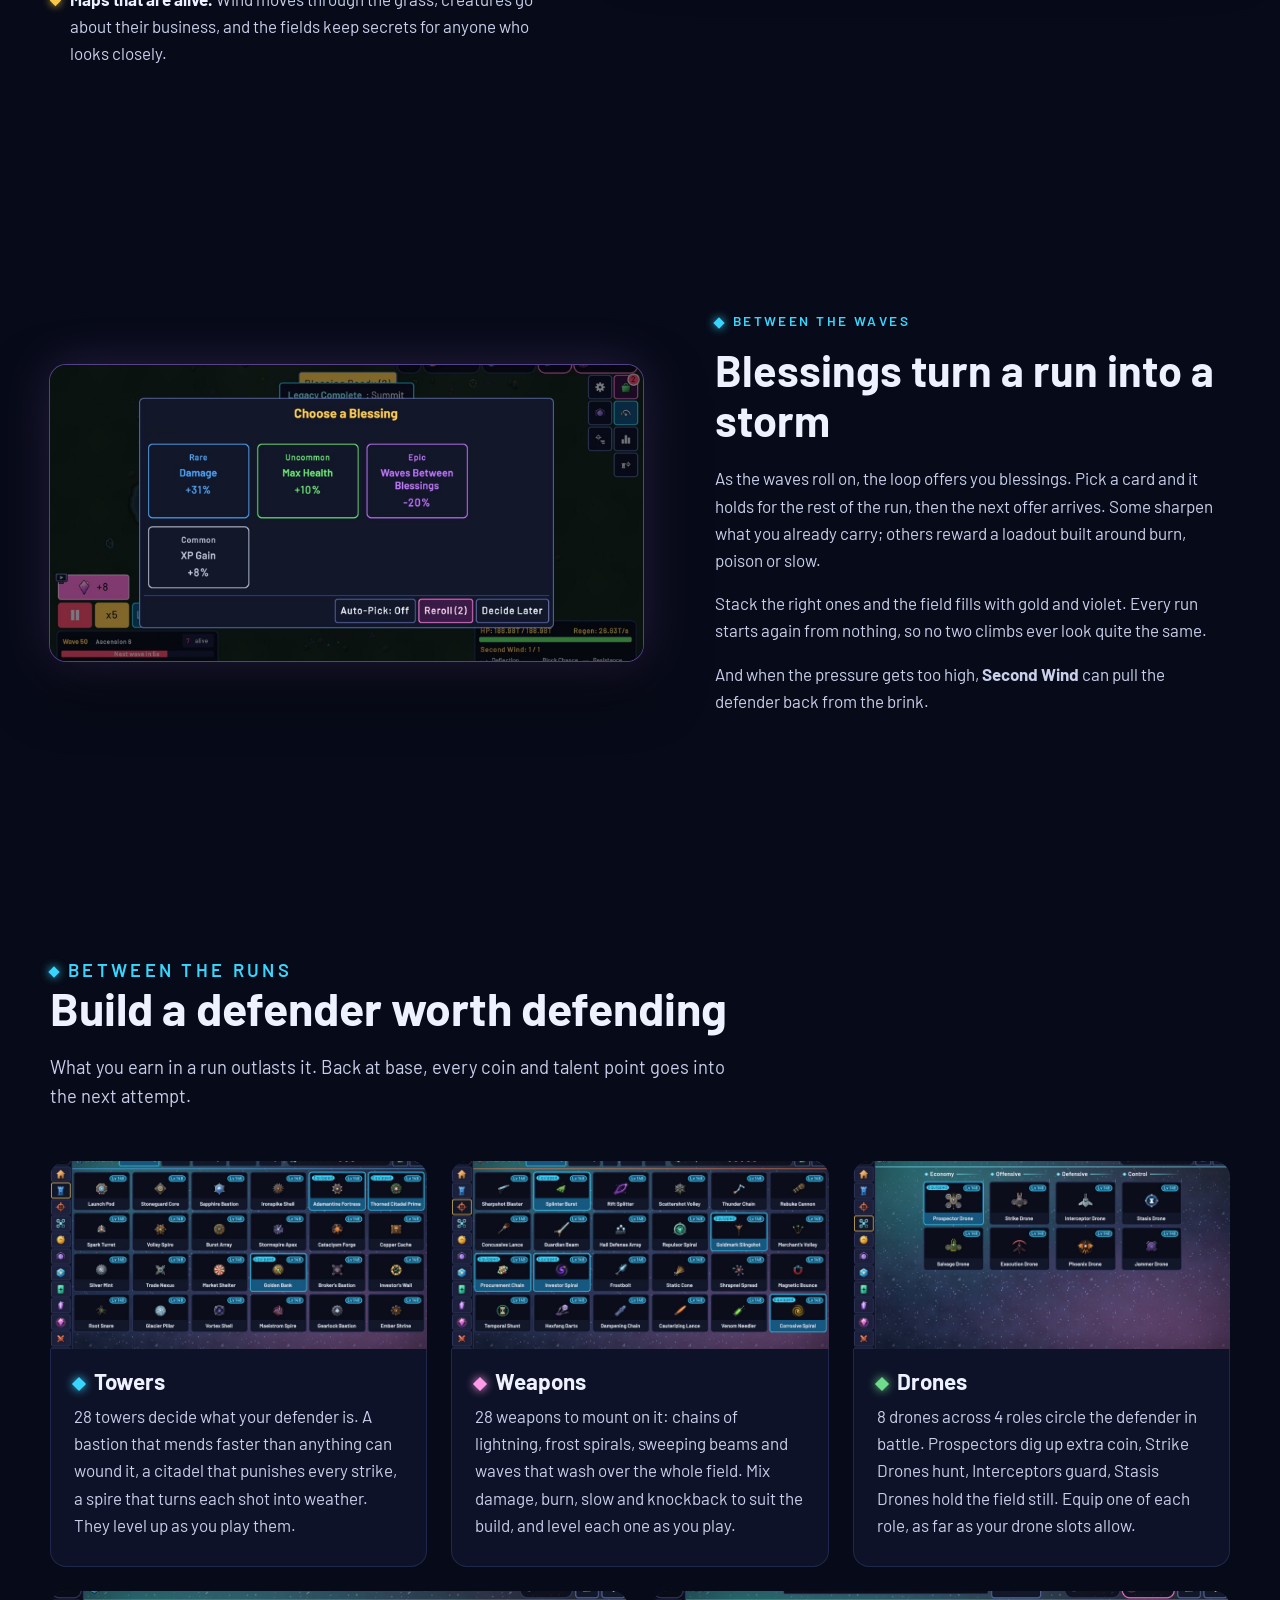
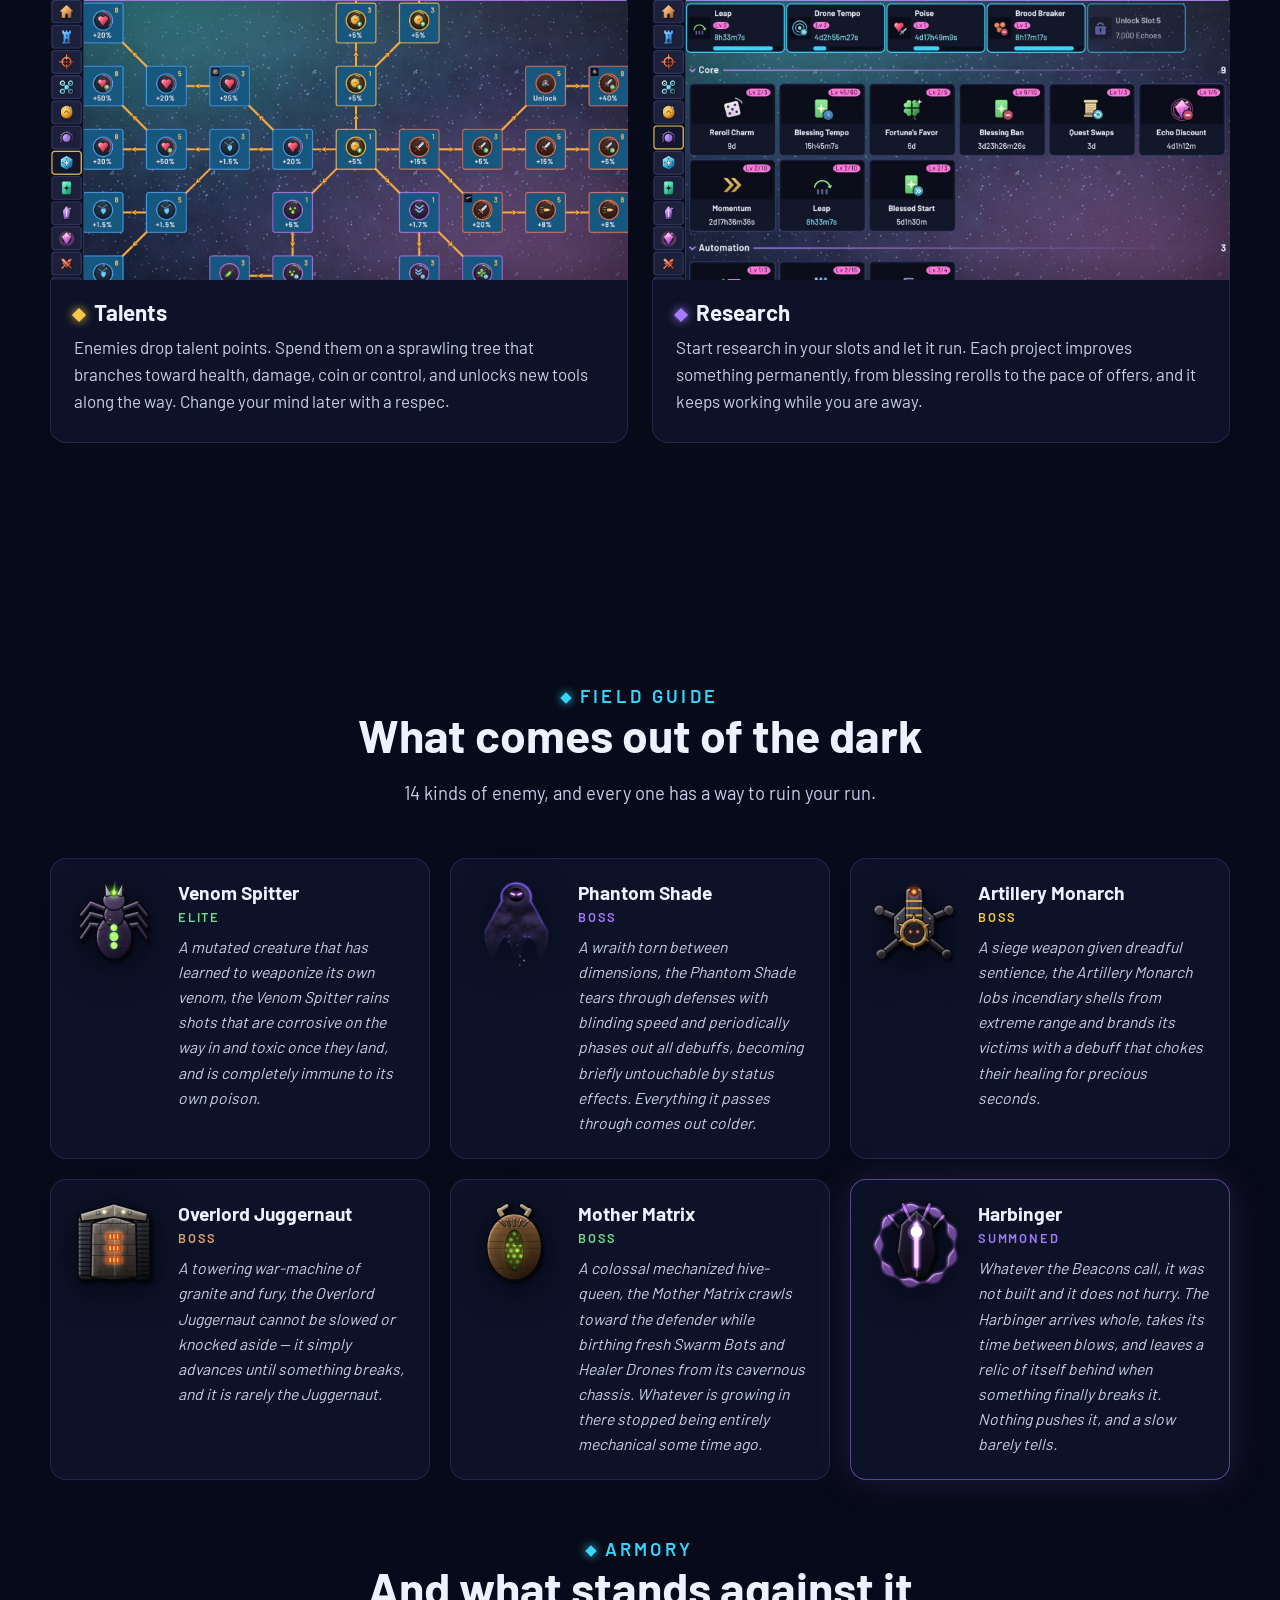
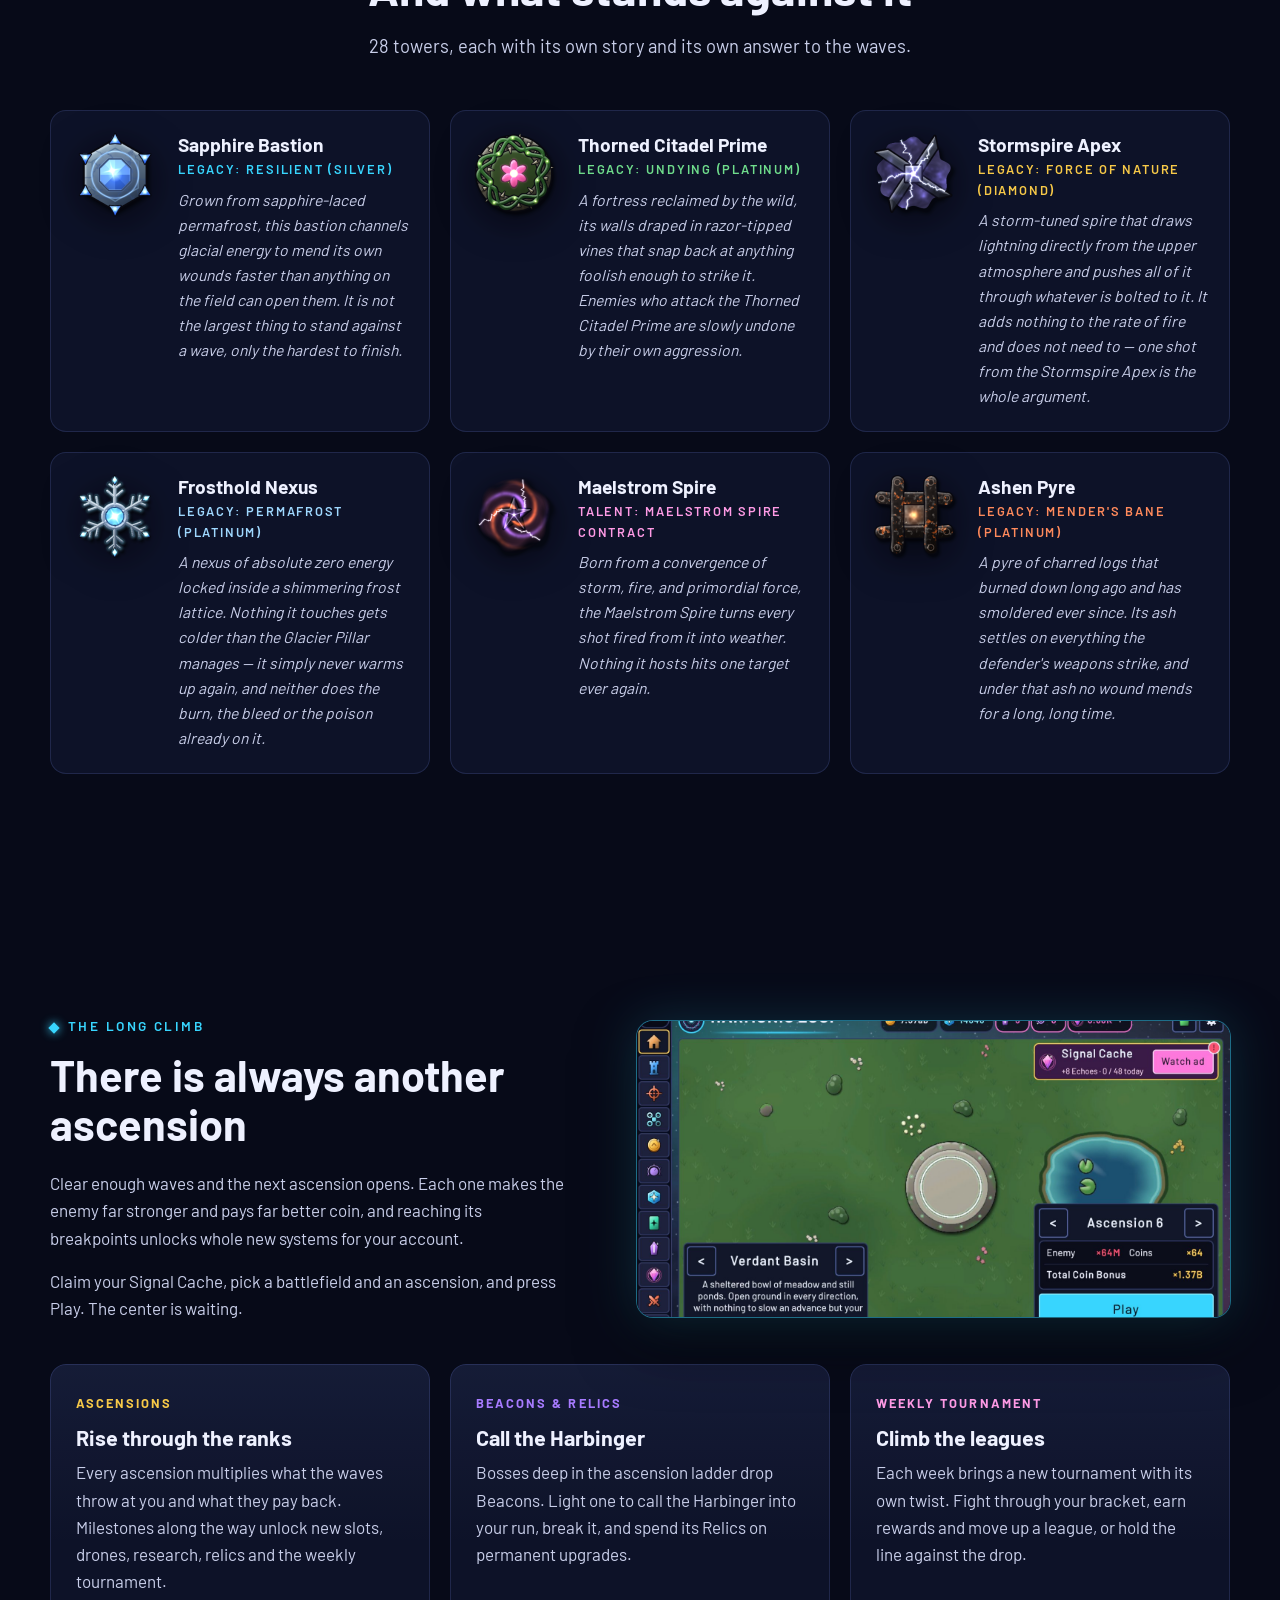
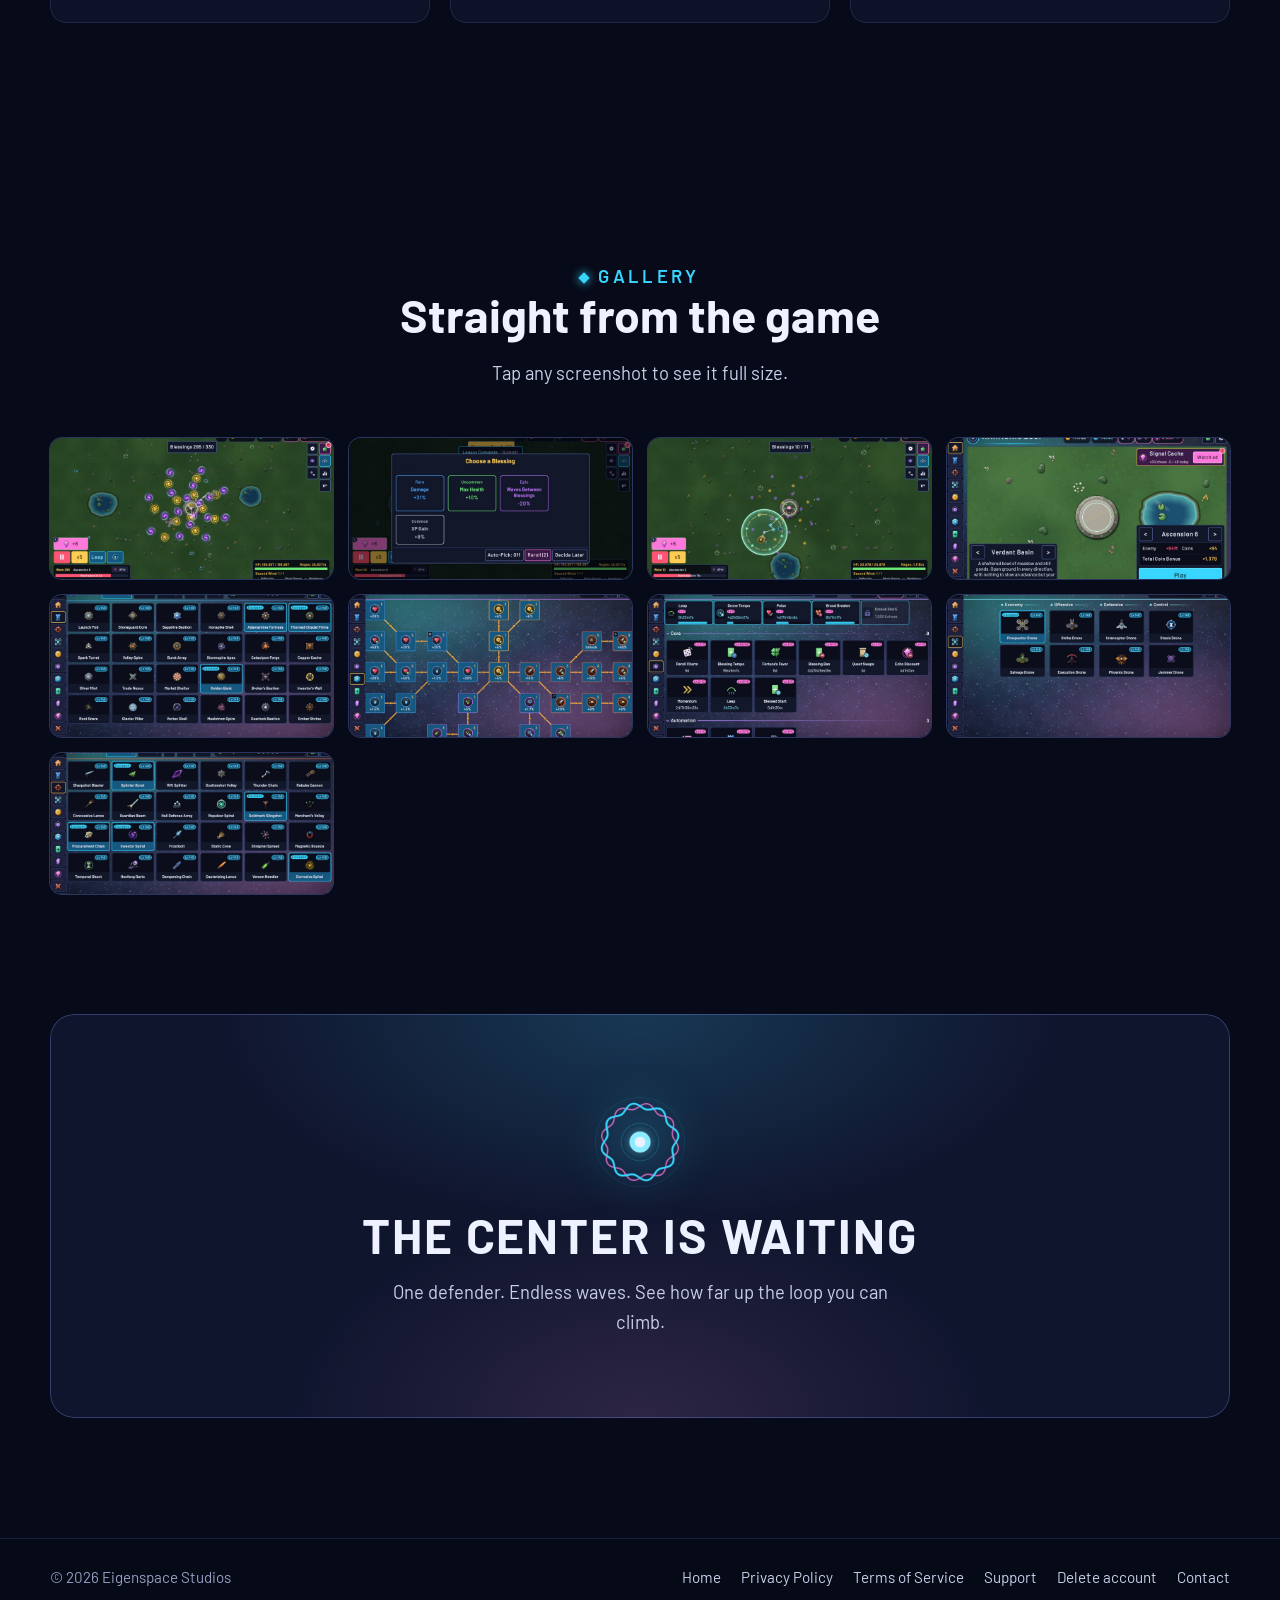
==== commit b1097e7b: "Add weapons showcase to homepage Adds the weapons screenshot and homepage card, updates the build se" ====
--- a/index.html
+++ b/index.html
@@ -103,7 +103,7 @@
 <h2>Build a defender worth defending</h2>
 <p>What you earn in a run outlasts it. Back at base, every coin and talent point goes into the next attempt.</p>
 </div>
-<div class="cards">
+<div class="cards cards--three">
 <article class="card reveal" style="--tint: var(--cyan)">
 <figure class="shot">
 <button type="button" data-full="assets/img/screens/towers.jpg" data-caption="The Towers page.">
@@ -112,7 +112,18 @@
 </figure>
 <div class="card-body">
 <h3>Towers</h3>
-<p>Slot towers into your defender to decide what it is. A bastion that mends faster than anything can wound it, a citadel that punishes every strike, a spire that turns each shot into weather. They level up as you play them.</p>
+<p>28 towers decide what your defender is. A bastion that mends faster than anything can wound it, a citadel that punishes every strike, a spire that turns each shot into weather. They level up as you play them.</p>
+</div>
+</article>
+<article class="card reveal" style="--tint: var(--pink)">
+<figure class="shot">
+<button type="button" data-full="assets/img/screens/weapons.jpg" data-caption="The Weapons page.">
+<img src="assets/img/screens/weapons.jpg" alt="The Weapons page, its weapons laid out as tiles." width="1600" height="900" loading="lazy">
+</button>
+</figure>
+<div class="card-body">
+<h3>Weapons</h3>
+<p>28 weapons to mount on it: chains of lightning, frost spirals, sweeping beams and waves that wash over the whole field. Mix damage, burn, slow and knockback to suit the build, and level each one as you play.</p>
 </div>
 </article>
 <article class="card reveal" style="--tint: var(--green)">
@@ -126,6 +137,8 @@
 <p>8 drones across 4 roles circle the defender in battle. Prospectors dig up extra coin, Strike Drones hunt, Interceptors guard, Stasis Drones hold the field still. Equip one of each role, as far as your drone slots allow.</p>
 </div>
 </article>
+</div>
+<div class="cards">
 <article class="card reveal" style="--tint: var(--gold)">
 <figure class="shot">
 <button type="button" data-full="assets/img/screens/talents.jpg" data-caption="The talent tree.">
@@ -346,6 +359,11 @@
 <figure class="shot">
 <button type="button" data-full="assets/img/screens/drones.jpg" data-caption="The Drones page: one drone for each role.">
 <img src="assets/img/screens/drones.jpg" alt="The Drones page, its drones in one column for each role." width="1600" height="900" loading="lazy">
+</button>
+</figure>
+<figure class="shot">
+<button type="button" data-full="assets/img/screens/weapons.jpg" data-caption="The Weapons page.">
+<img src="assets/img/screens/weapons.jpg" alt="The Weapons page, its weapons laid out as tiles." width="1600" height="900" loading="lazy">
 </button>
 </figure>
 </div>
--- a/assets/site.css
+++ b/assets/site.css
@@ -435,6 +435,8 @@
 /* Home: build cards */
 
 .cards { display: grid; grid-template-columns: repeat(2, 1fr); gap: 24px; }
+.cards--three { grid-template-columns: repeat(3, 1fr); }
+.cards + .cards { margin-top: 24px; }
 
 .card {
   display: flex;
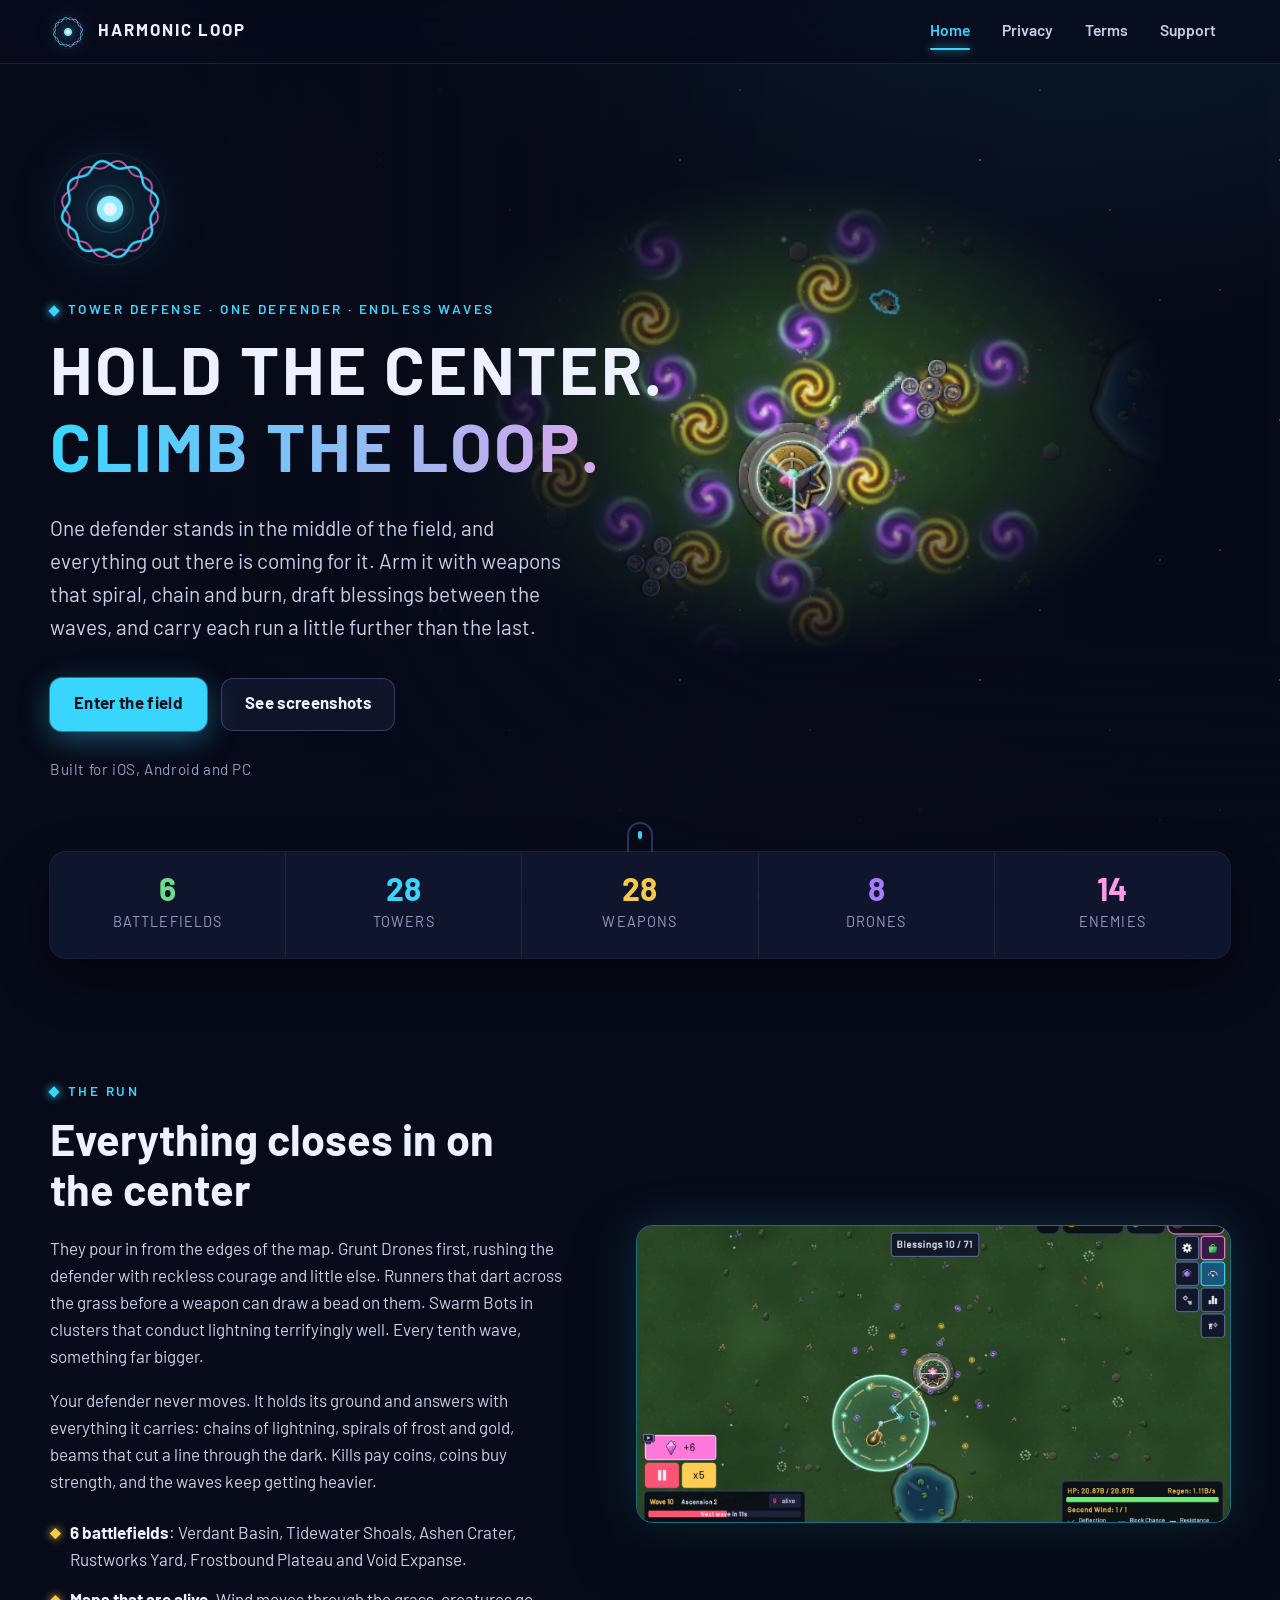
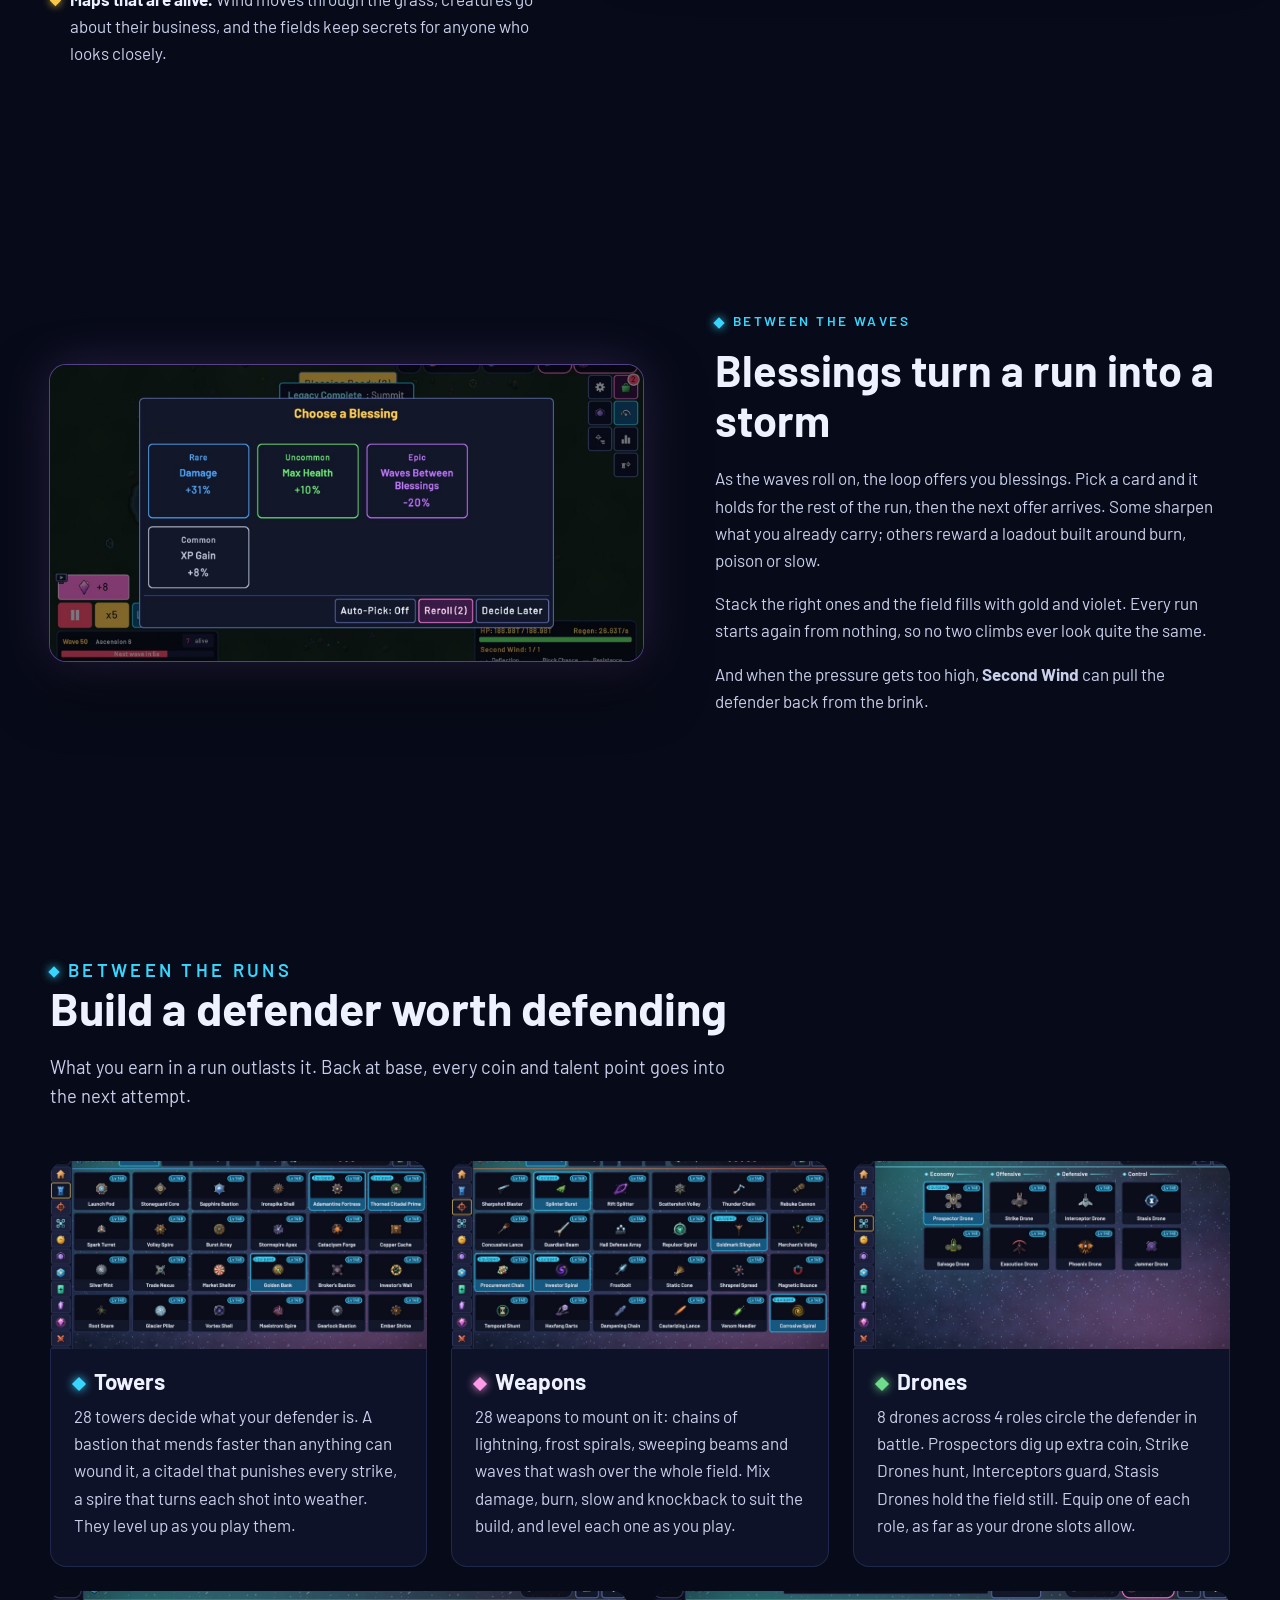
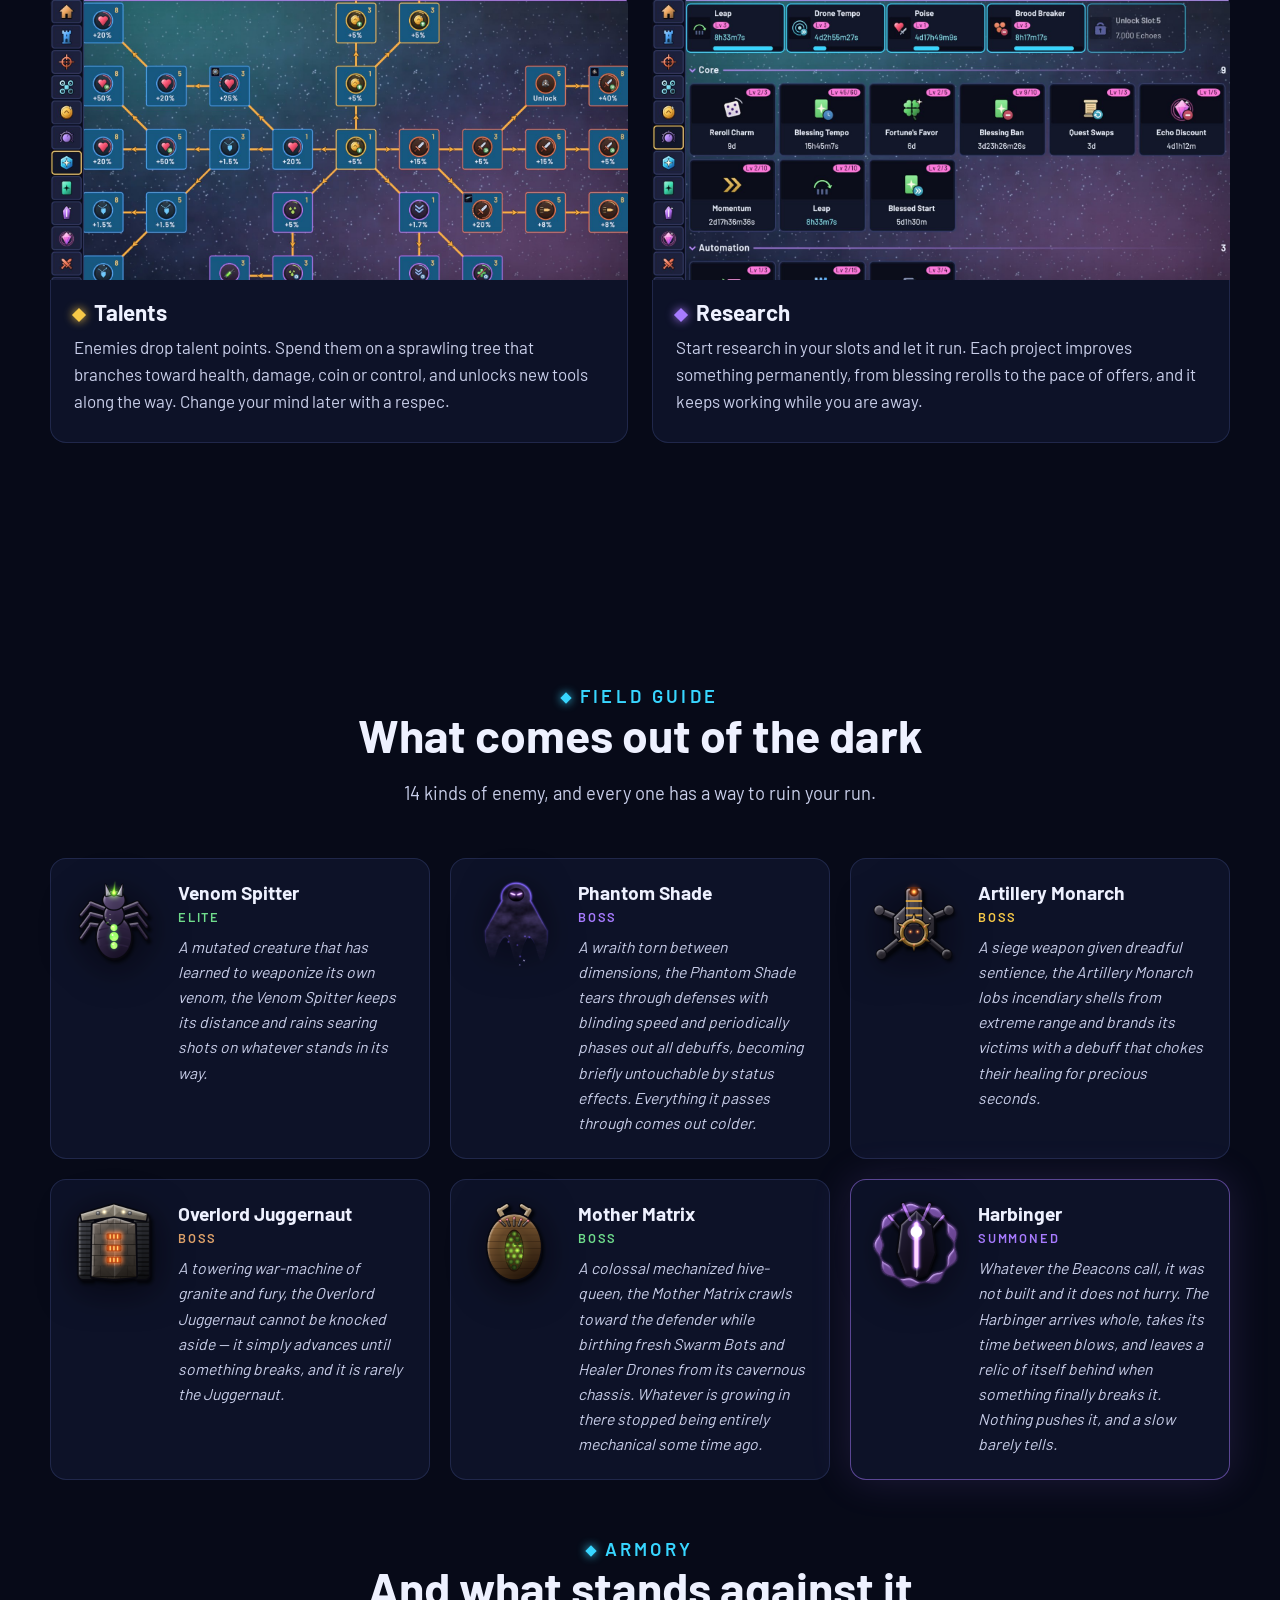
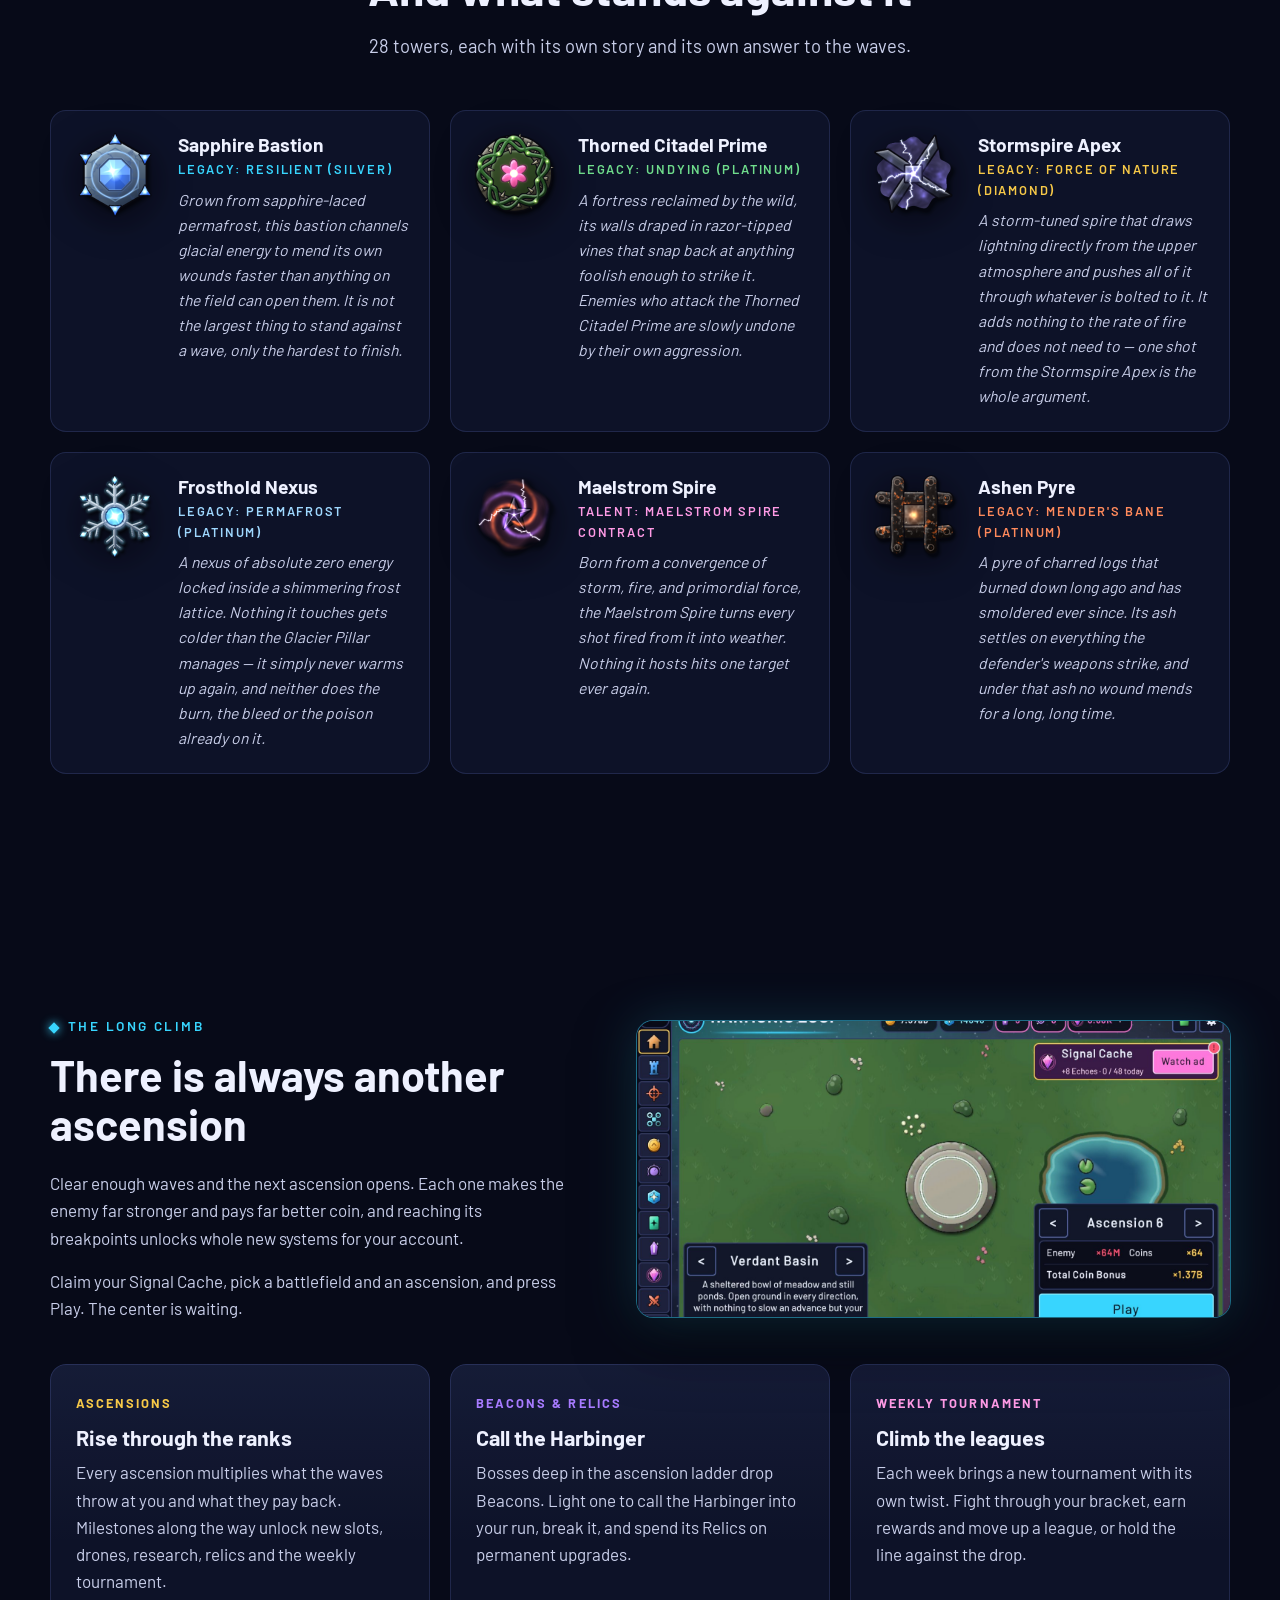
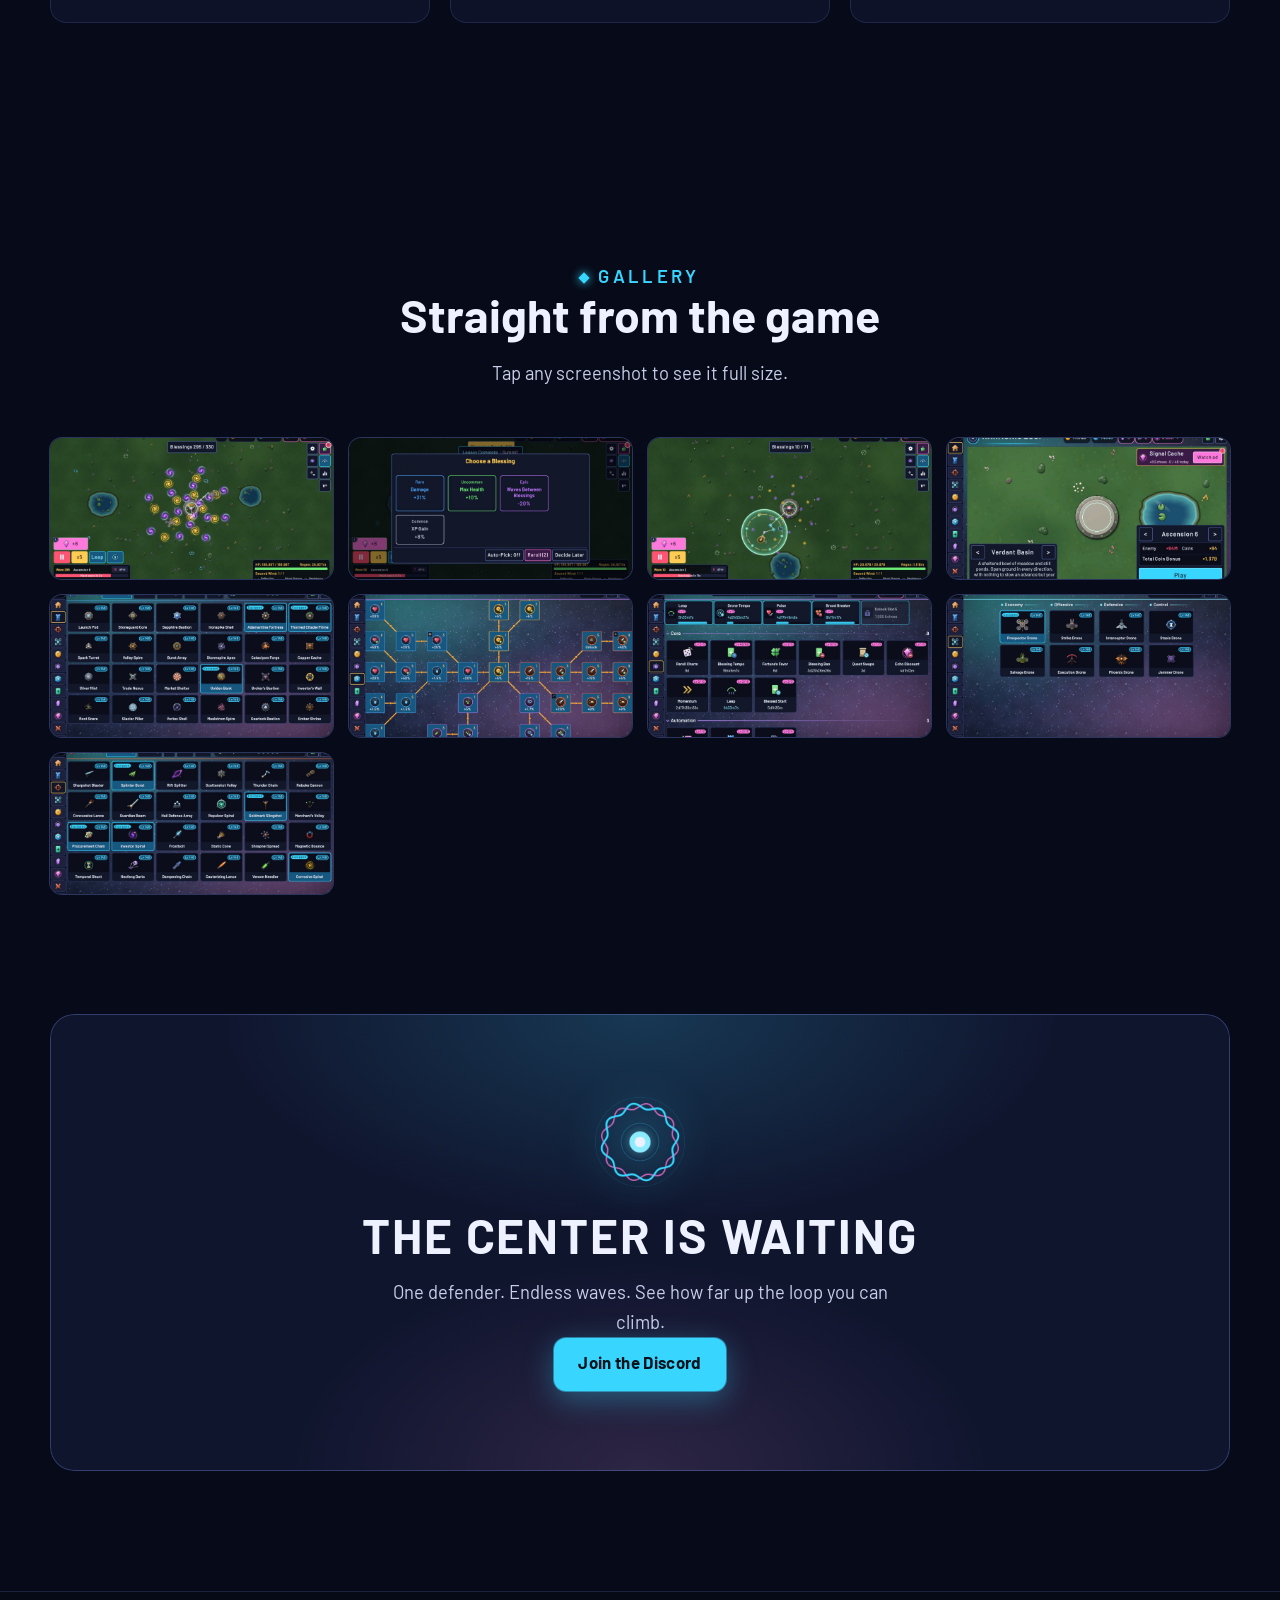
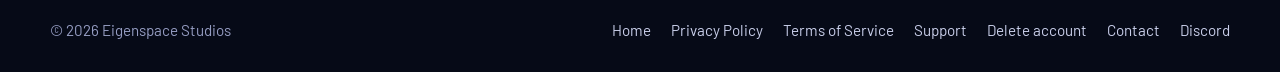
==== commit 99cc1f81: "Add Discord community links Adds Discord links to site footers and the homepage call-to-action, docu" ====
--- a/index.html
+++ b/index.html
@@ -177,7 +177,7 @@
 <div>
 <h3>Venom Spitter</h3>
 <p class="tag">Elite</p>
-<blockquote>A mutated creature that has learned to weaponize its own venom, the Venom Spitter rains shots that are corrosive on the way in and toxic once they land, and is completely immune to its own poison.</blockquote>
+<blockquote>A mutated creature that has learned to weaponize its own venom, the Venom Spitter keeps its distance and rains searing shots on whatever stands in its way.</blockquote>
 </div>
 </article>
 <article class="entry reveal" style="--tint: var(--violet)">
@@ -201,7 +201,7 @@
 <div>
 <h3>Overlord Juggernaut</h3>
 <p class="tag">Boss</p>
-<blockquote>A towering war-machine of granite and fury, the Overlord Juggernaut cannot be slowed or knocked aside &#8212; it simply advances until something breaks, and it is rarely the Juggernaut.</blockquote>
+<blockquote>A towering war-machine of granite and fury, the Overlord Juggernaut cannot be knocked aside &#8212; it simply advances until something breaks, and it is rarely the Juggernaut.</blockquote>
 </div>
 </article>
 <article class="entry reveal" style="--tint: var(--green)">
@@ -375,6 +375,7 @@
 <img src="assets/img/logo.png" alt="" width="96" height="96">
 <h2>The center is waiting</h2>
 <p>One defender. Endless waves. See how far up the loop you can climb.</p>
+<p><a class="button button-primary" href="https://discord.gg/uu37kWzzvQ">Join the Discord</a></p>
 </div>
 </div>
 </section>
@@ -388,7 +389,8 @@
 <a href="terms-of-service.html">Terms of Service</a>
 <a href="support.html">Support</a>
 <a href="delete-account.html">Delete account</a>
-<a href="mailto:harmonicloop.contact@gmail.com">Contact</a>
+<a href="support.html#contact">Contact</a>
+<a href="https://discord.gg/uu37kWzzvQ">Discord</a>
 </nav>
 </div>
 </footer>
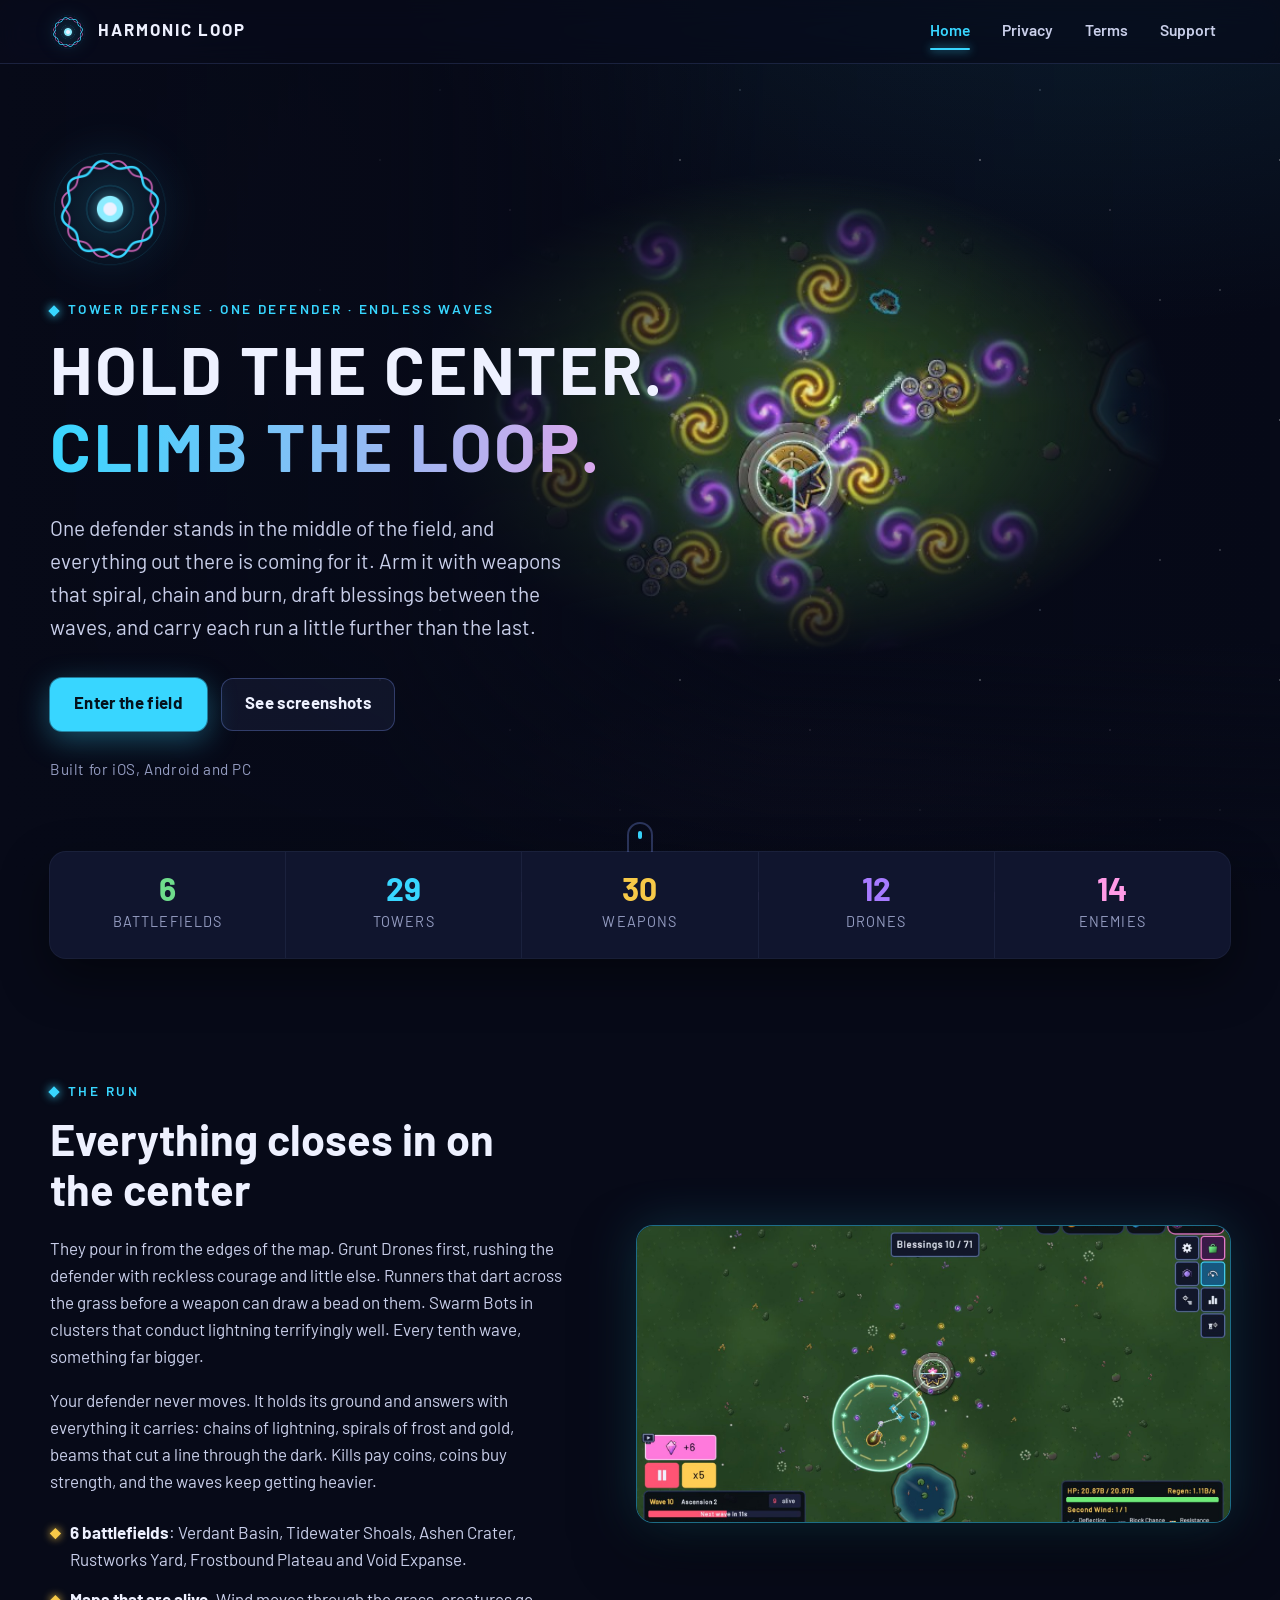
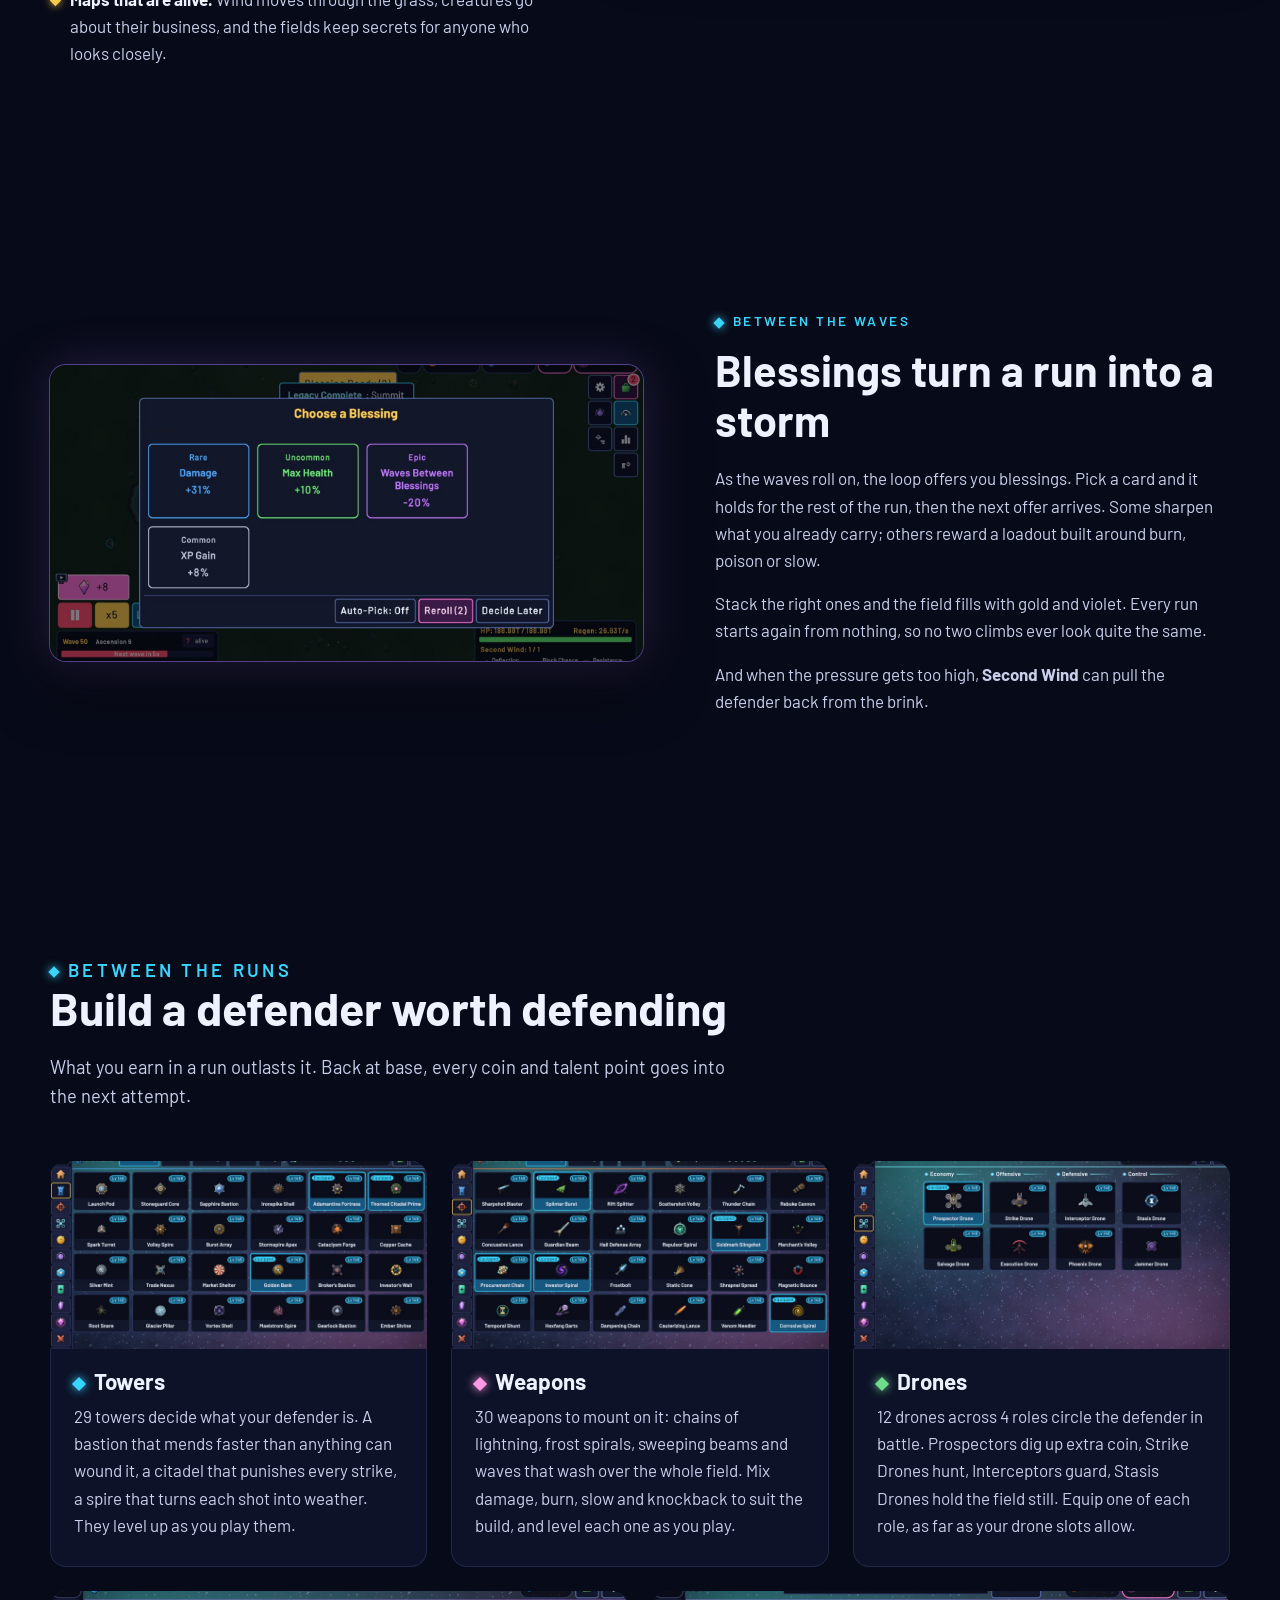
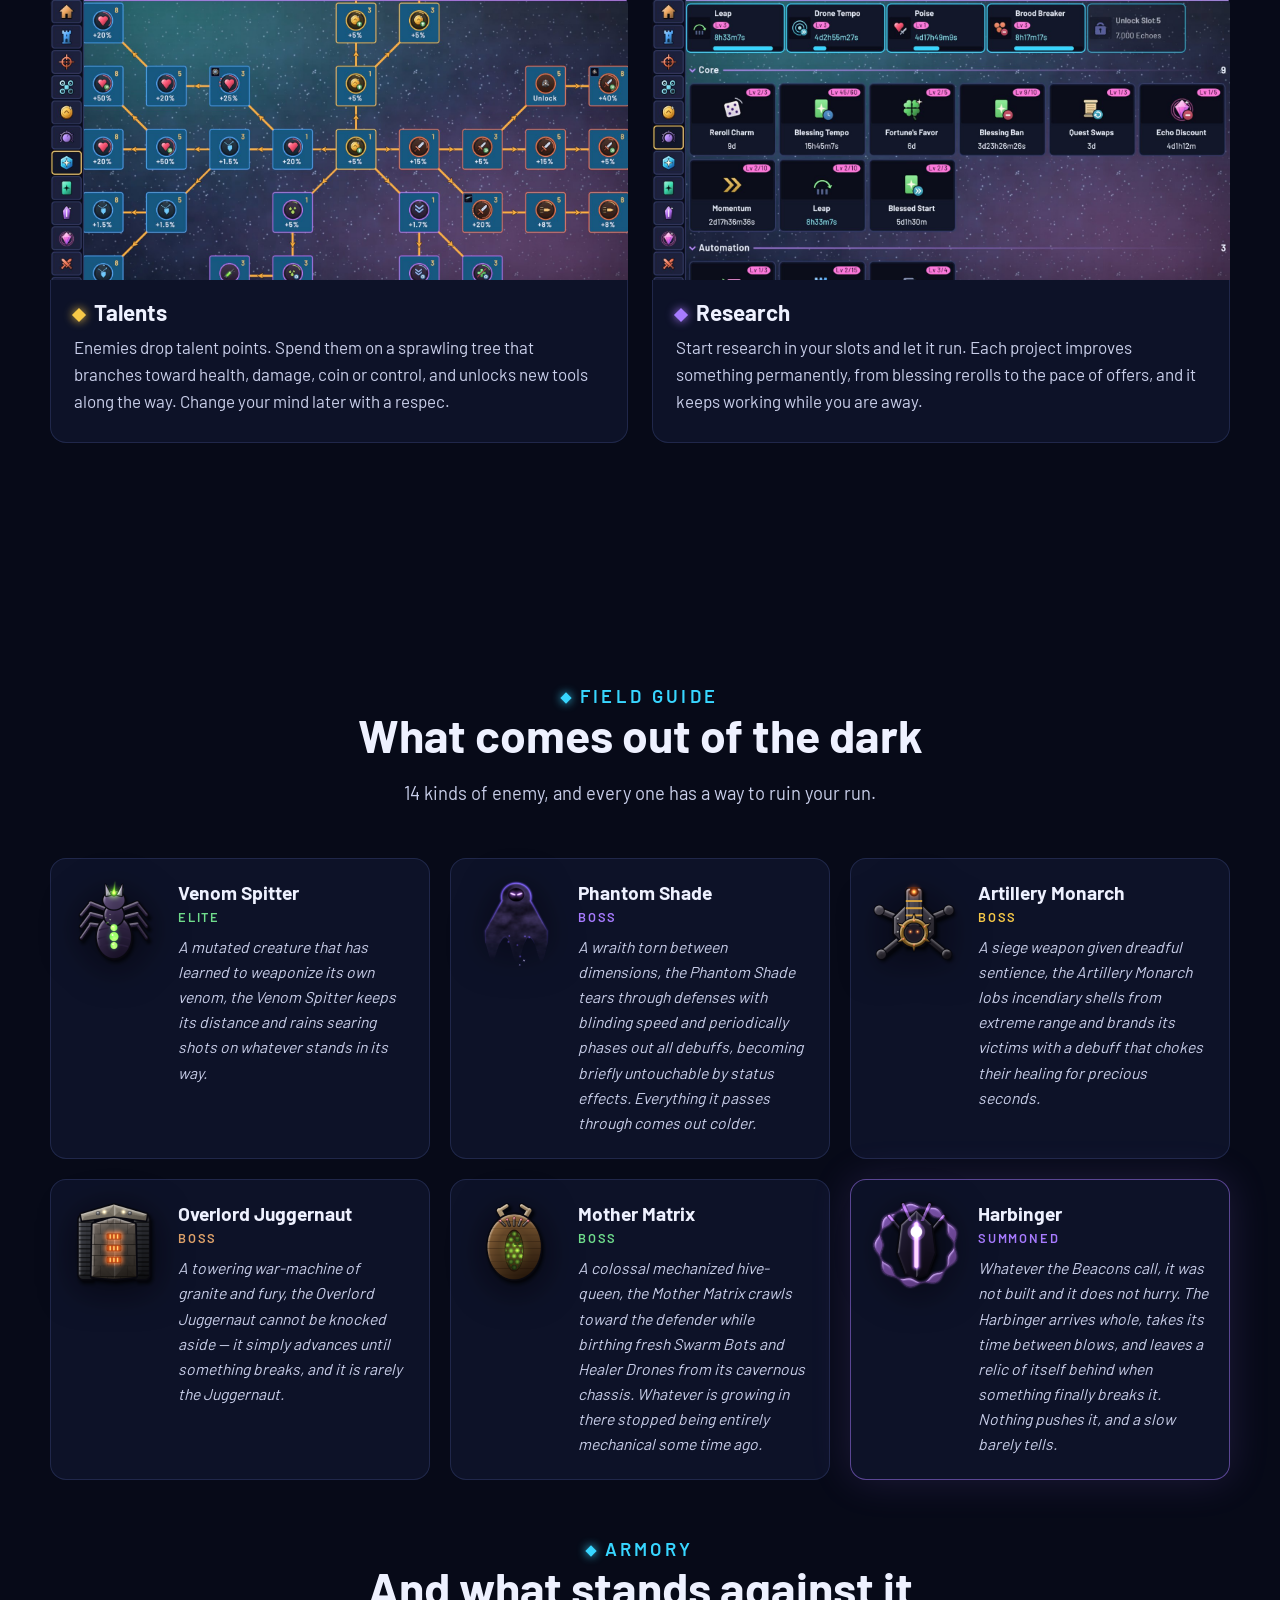
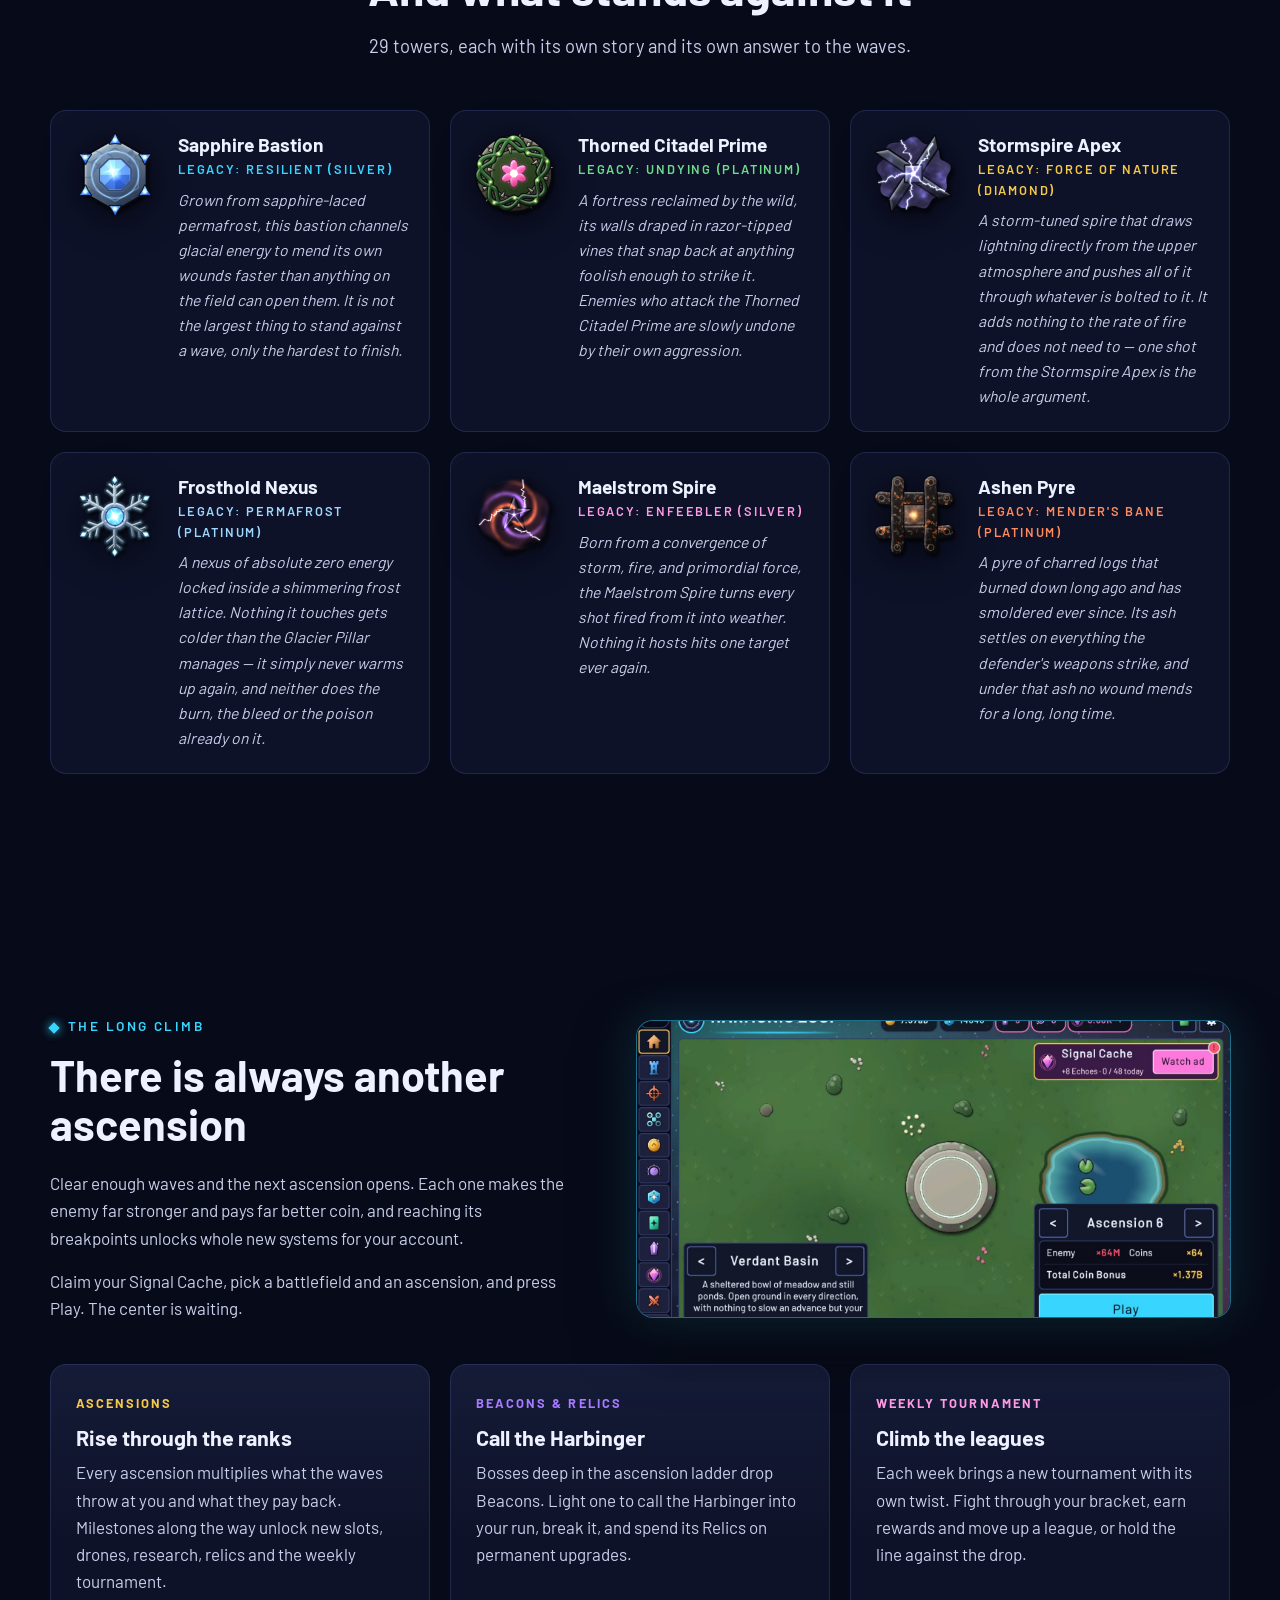
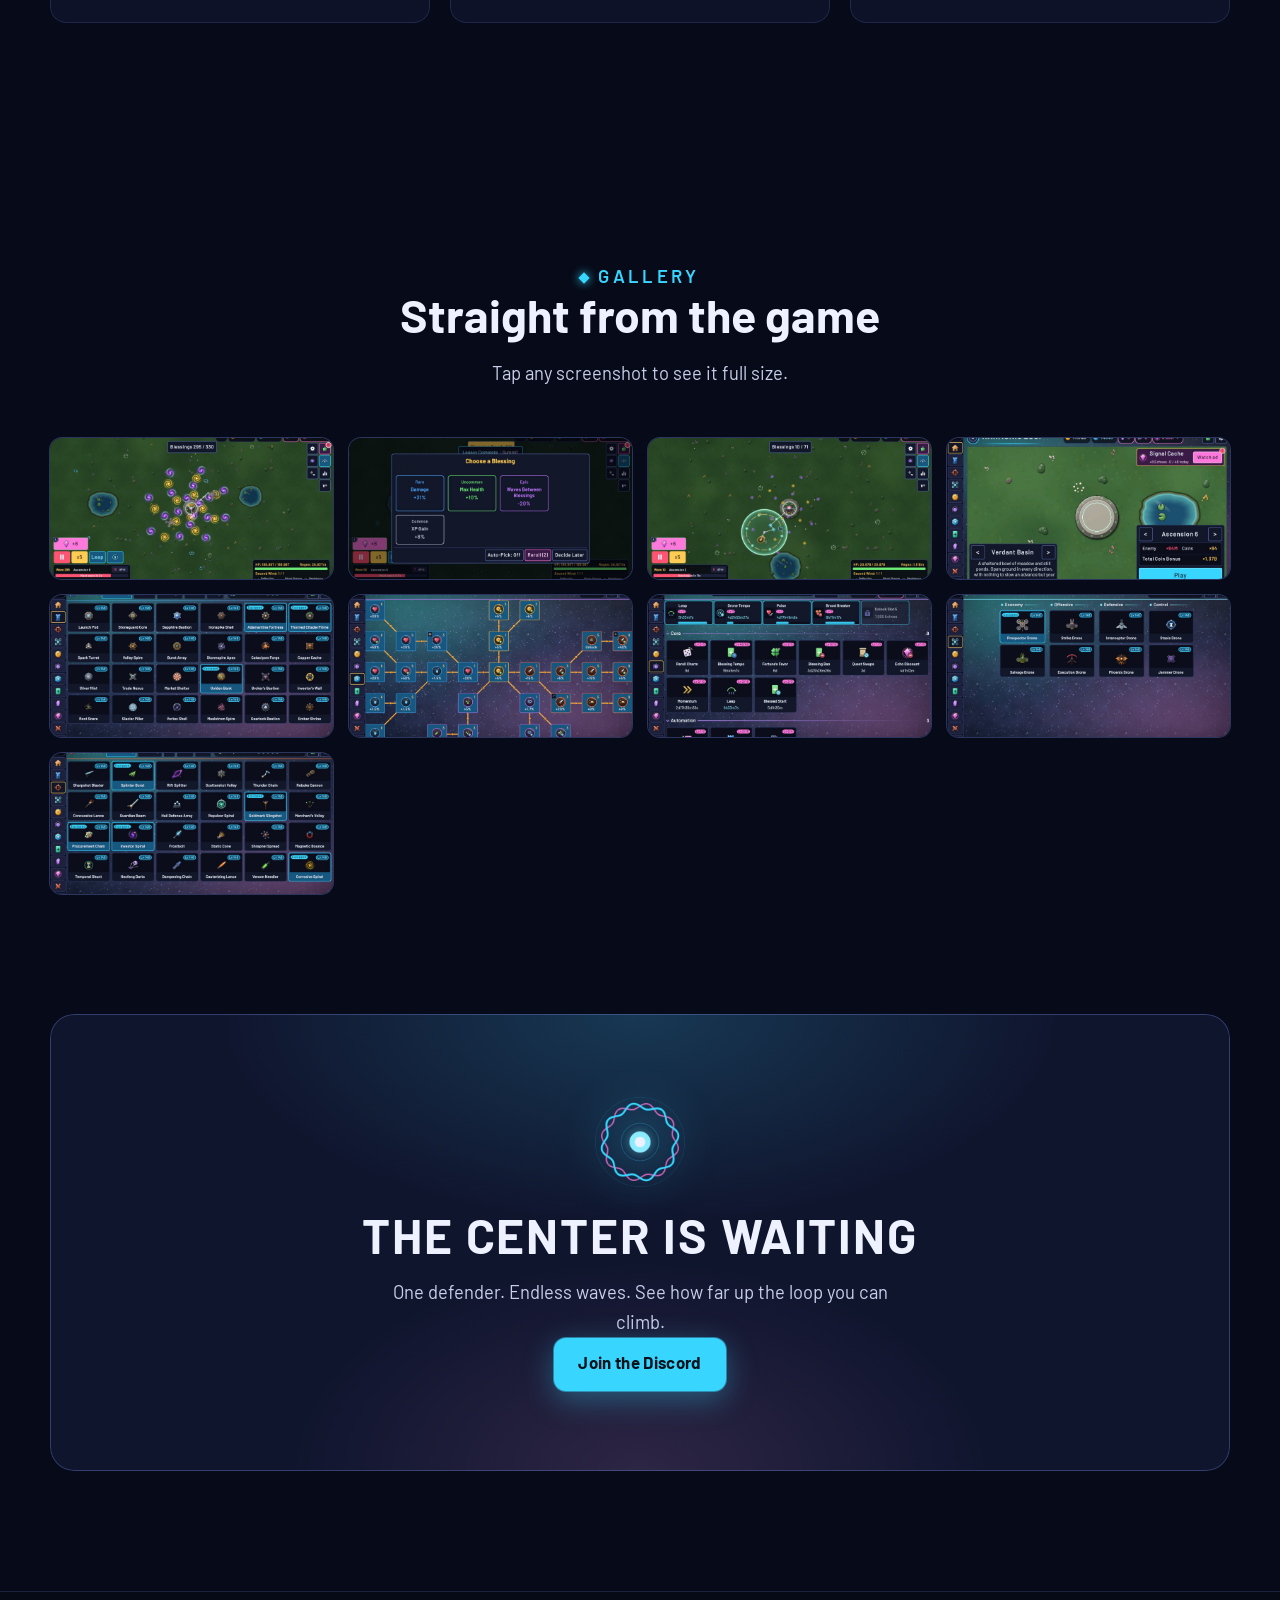
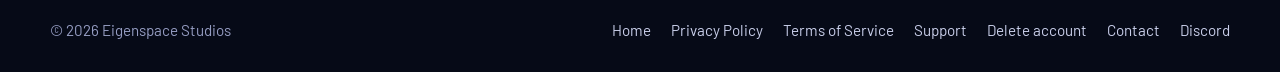
==== commit 63e7f488: "Update game counts and purchase policies Refreshes tower, weapon, and drone counts, updates the Mael" ====
--- a/index.html
+++ b/index.html
@@ -55,9 +55,9 @@
 <div class="wrap">
 <div class="stats reveal">
 <div class="stat"><strong>6</strong><span>Battlefields</span></div>
-<div class="stat"><strong>28</strong><span>Towers</span></div>
-<div class="stat"><strong>28</strong><span>Weapons</span></div>
-<div class="stat"><strong>8</strong><span>Drones</span></div>
+<div class="stat"><strong>29</strong><span>Towers</span></div>
+<div class="stat"><strong>30</strong><span>Weapons</span></div>
+<div class="stat"><strong>12</strong><span>Drones</span></div>
 <div class="stat"><strong>14</strong><span>Enemies</span></div>
 </div>
 </div>
@@ -112,7 +112,7 @@
 </figure>
 <div class="card-body">
 <h3>Towers</h3>
-<p>28 towers decide what your defender is. A bastion that mends faster than anything can wound it, a citadel that punishes every strike, a spire that turns each shot into weather. They level up as you play them.</p>
+<p>29 towers decide what your defender is. A bastion that mends faster than anything can wound it, a citadel that punishes every strike, a spire that turns each shot into weather. They level up as you play them.</p>
 </div>
 </article>
 <article class="card reveal" style="--tint: var(--pink)">
@@ -123,7 +123,7 @@
 </figure>
 <div class="card-body">
 <h3>Weapons</h3>
-<p>28 weapons to mount on it: chains of lightning, frost spirals, sweeping beams and waves that wash over the whole field. Mix damage, burn, slow and knockback to suit the build, and level each one as you play.</p>
+<p>30 weapons to mount on it: chains of lightning, frost spirals, sweeping beams and waves that wash over the whole field. Mix damage, burn, slow and knockback to suit the build, and level each one as you play.</p>
 </div>
 </article>
 <article class="card reveal" style="--tint: var(--green)">
@@ -134,7 +134,7 @@
 </figure>
 <div class="card-body">
 <h3>Drones</h3>
-<p>8 drones across 4 roles circle the defender in battle. Prospectors dig up extra coin, Strike Drones hunt, Interceptors guard, Stasis Drones hold the field still. Equip one of each role, as far as your drone slots allow.</p>
+<p>12 drones across 4 roles circle the defender in battle. Prospectors dig up extra coin, Strike Drones hunt, Interceptors guard, Stasis Drones hold the field still. Equip one of each role, as far as your drone slots allow.</p>
 </div>
 </article>
 </div>
@@ -225,7 +225,7 @@
 <div class="section-head center reveal">
 <p class="eyebrow">Armory</p>
 <h2>And what stands against it</h2>
-<p>28 towers, each with its own story and its own answer to the waves.</p>
+<p>29 towers, each with its own story and its own answer to the waves.</p>
 </div>
 <div class="roster">
 <article class="entry reveal" style="--tint: var(--cyan)">
@@ -264,7 +264,7 @@
 <img src="assets/img/icons/maelstrom-spire.png" alt="" width="88" height="88" loading="lazy">
 <div>
 <h3>Maelstrom Spire</h3>
-<p class="tag">Talent: Maelstrom Spire Contract</p>
+<p class="tag">Legacy: Enfeebler (Silver)</p>
 <blockquote>Born from a convergence of storm, fire, and primordial force, the Maelstrom Spire turns every shot fired from it into weather. Nothing it hosts hits one target ever again.</blockquote>
 </div>
 </article>
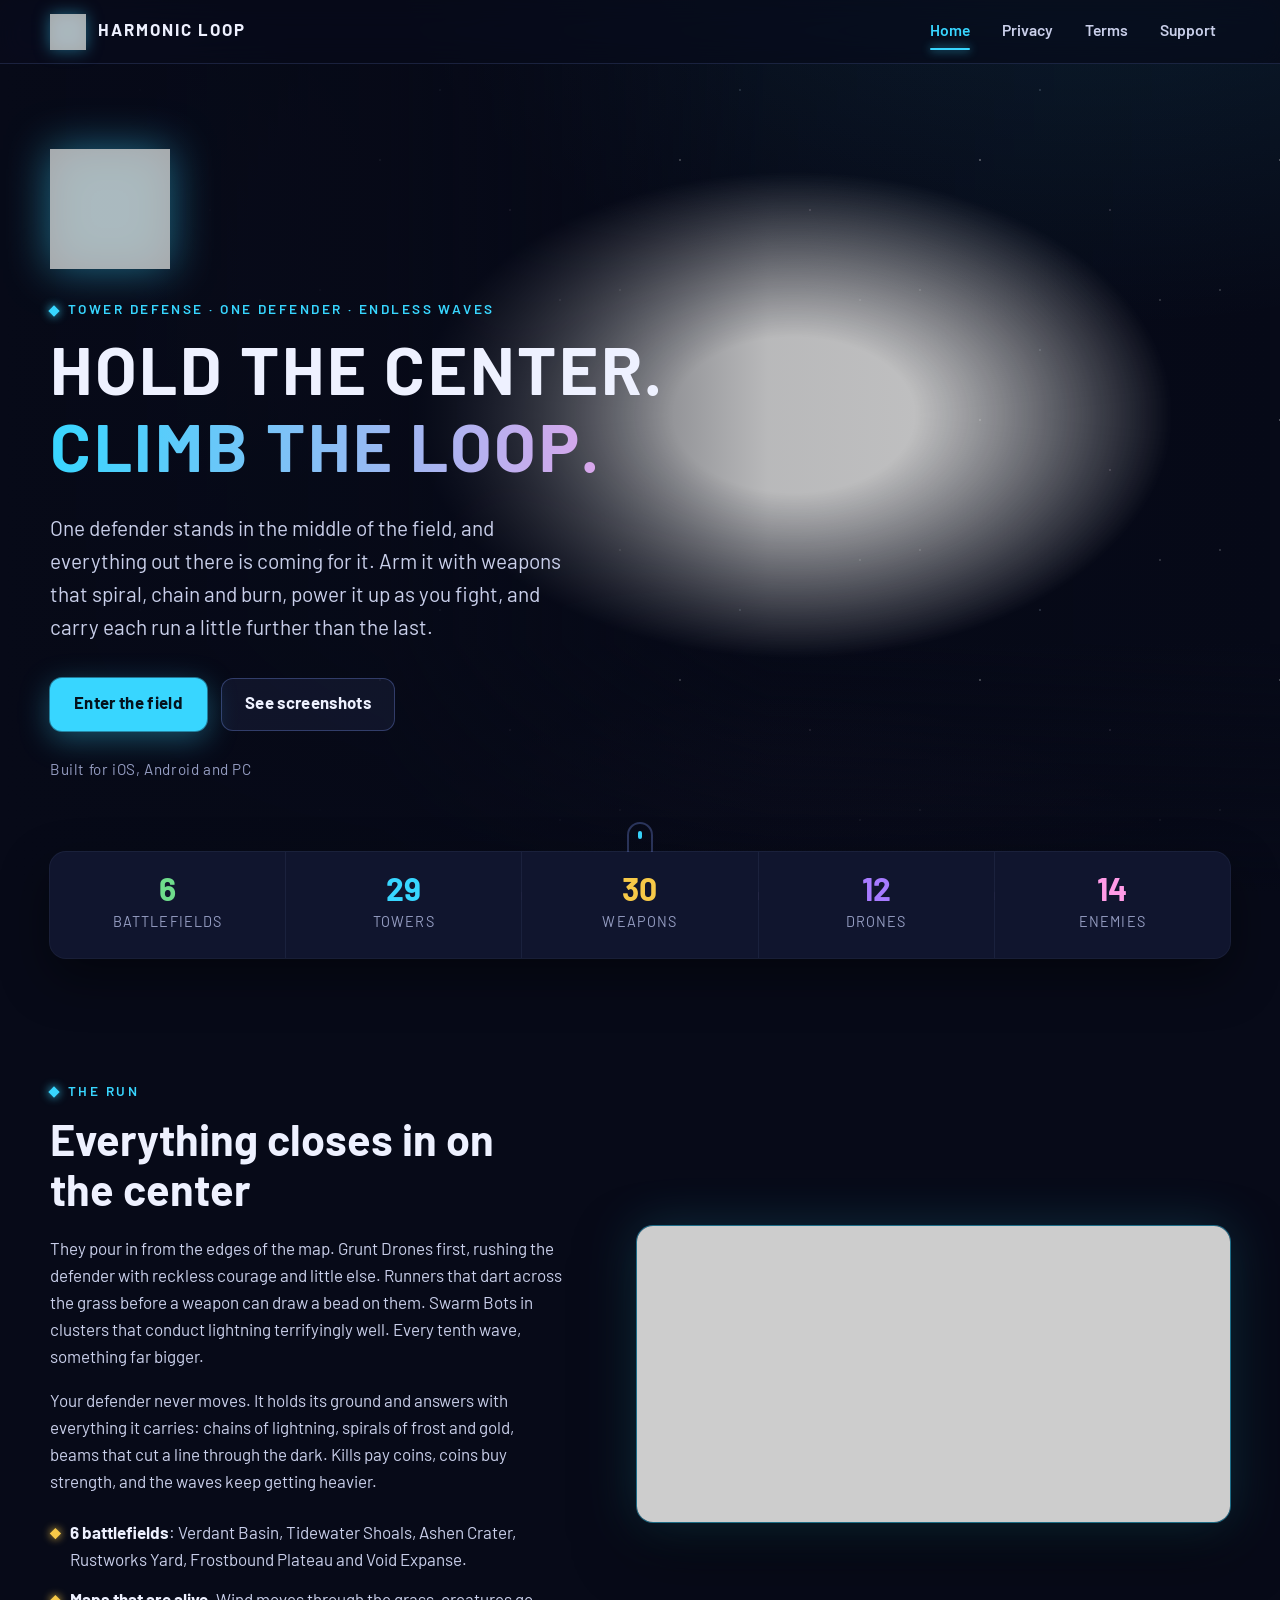
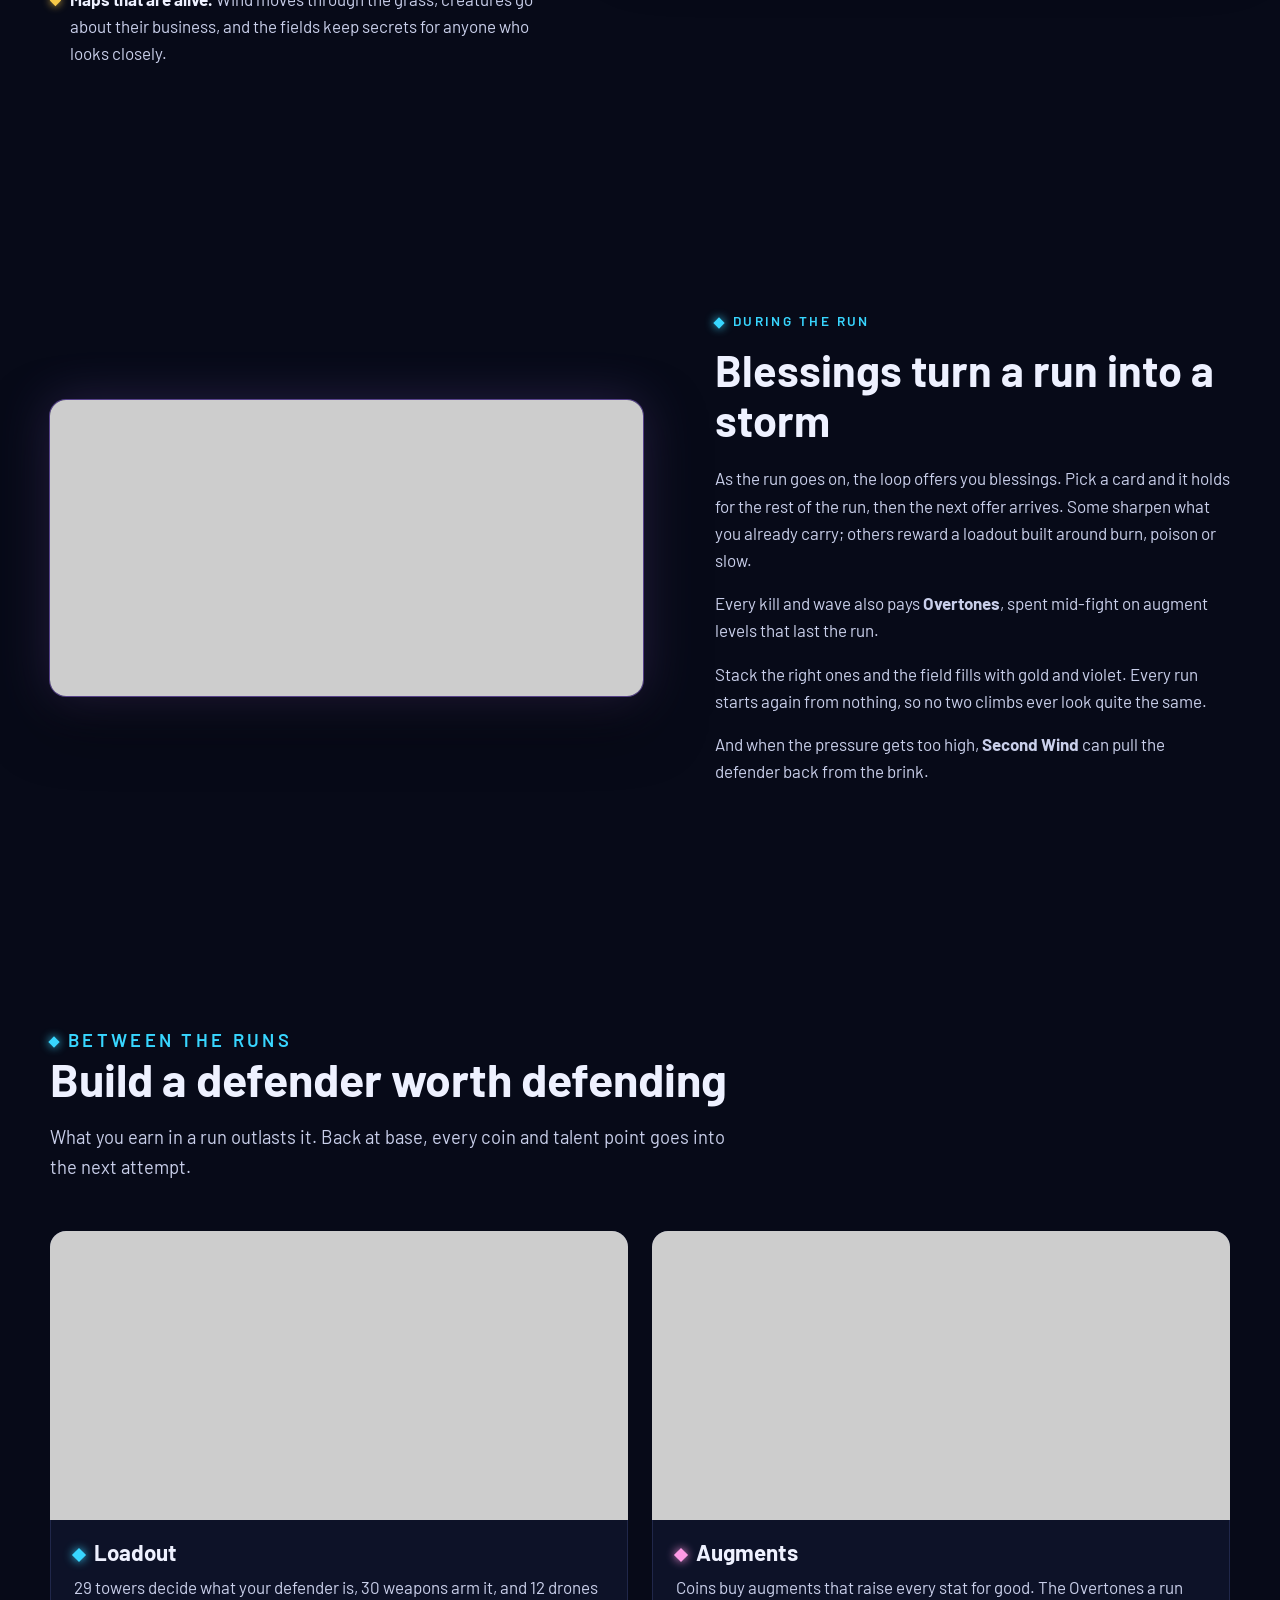
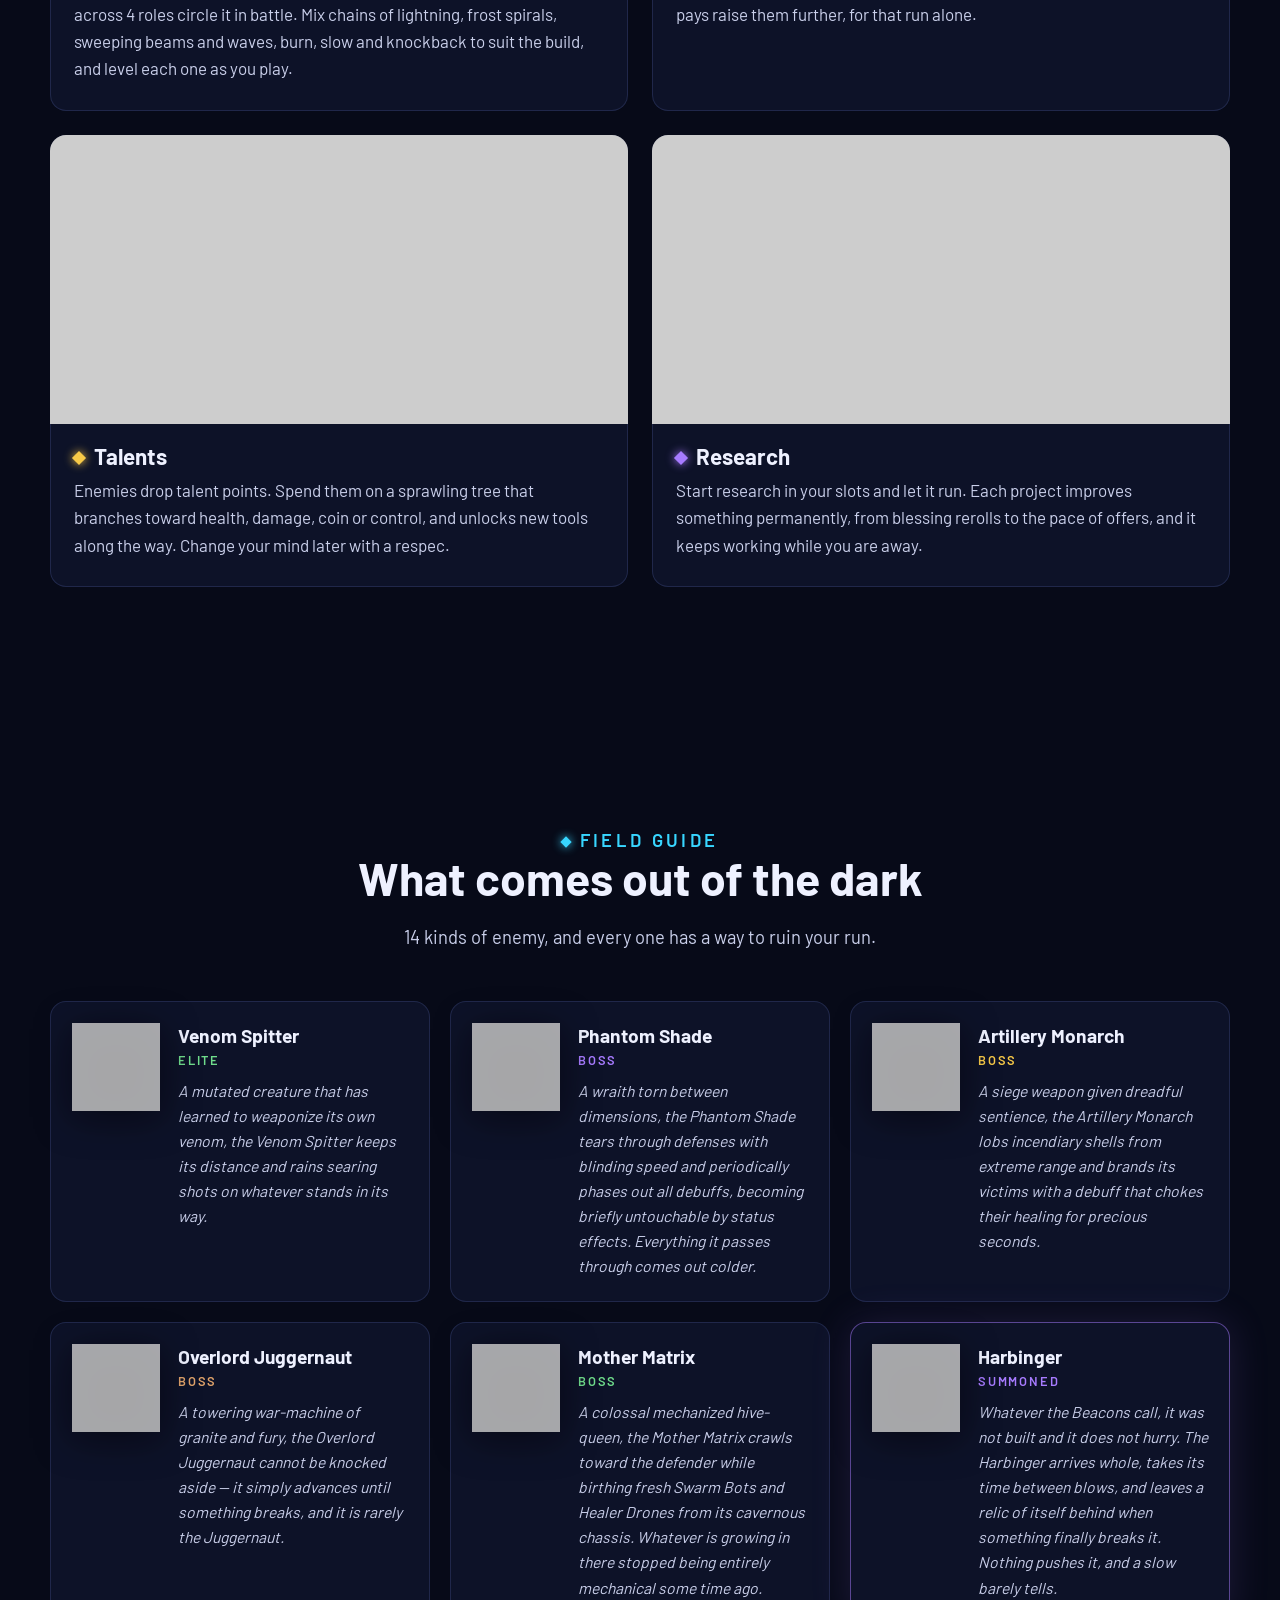
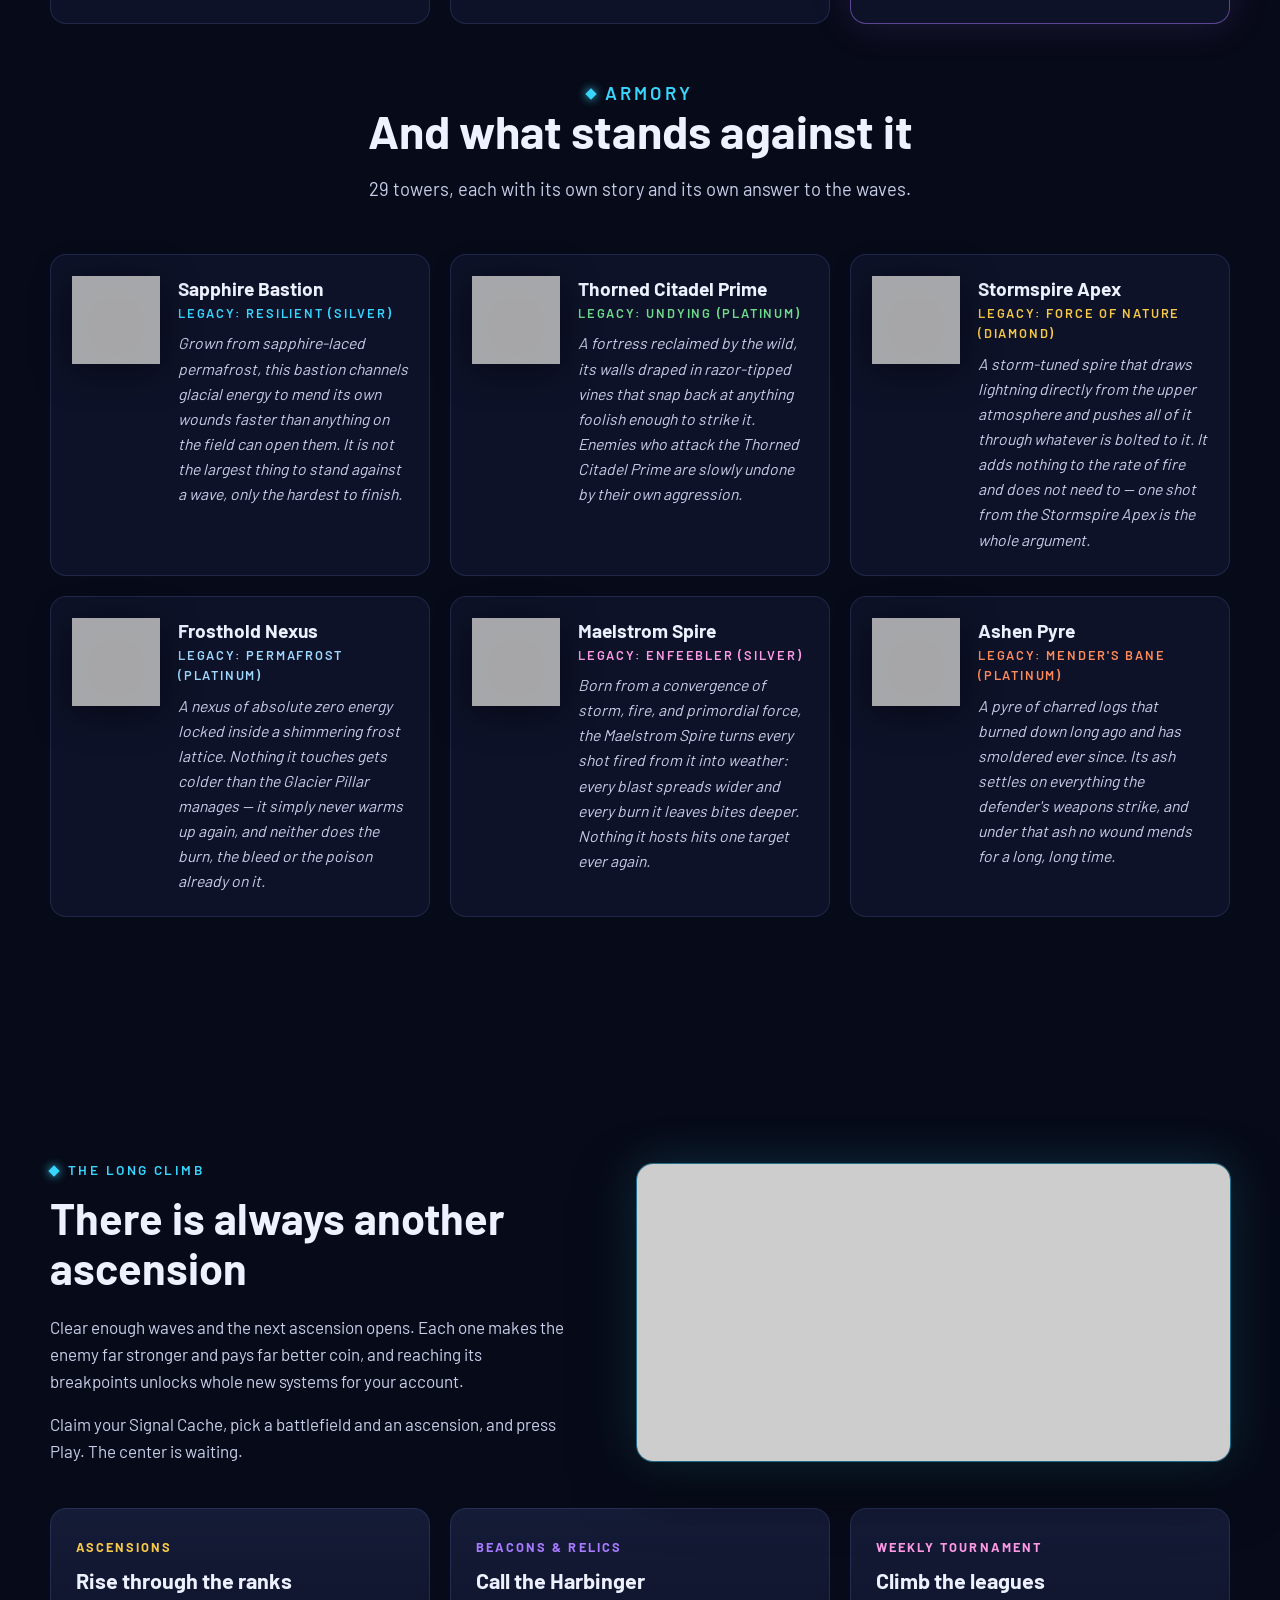
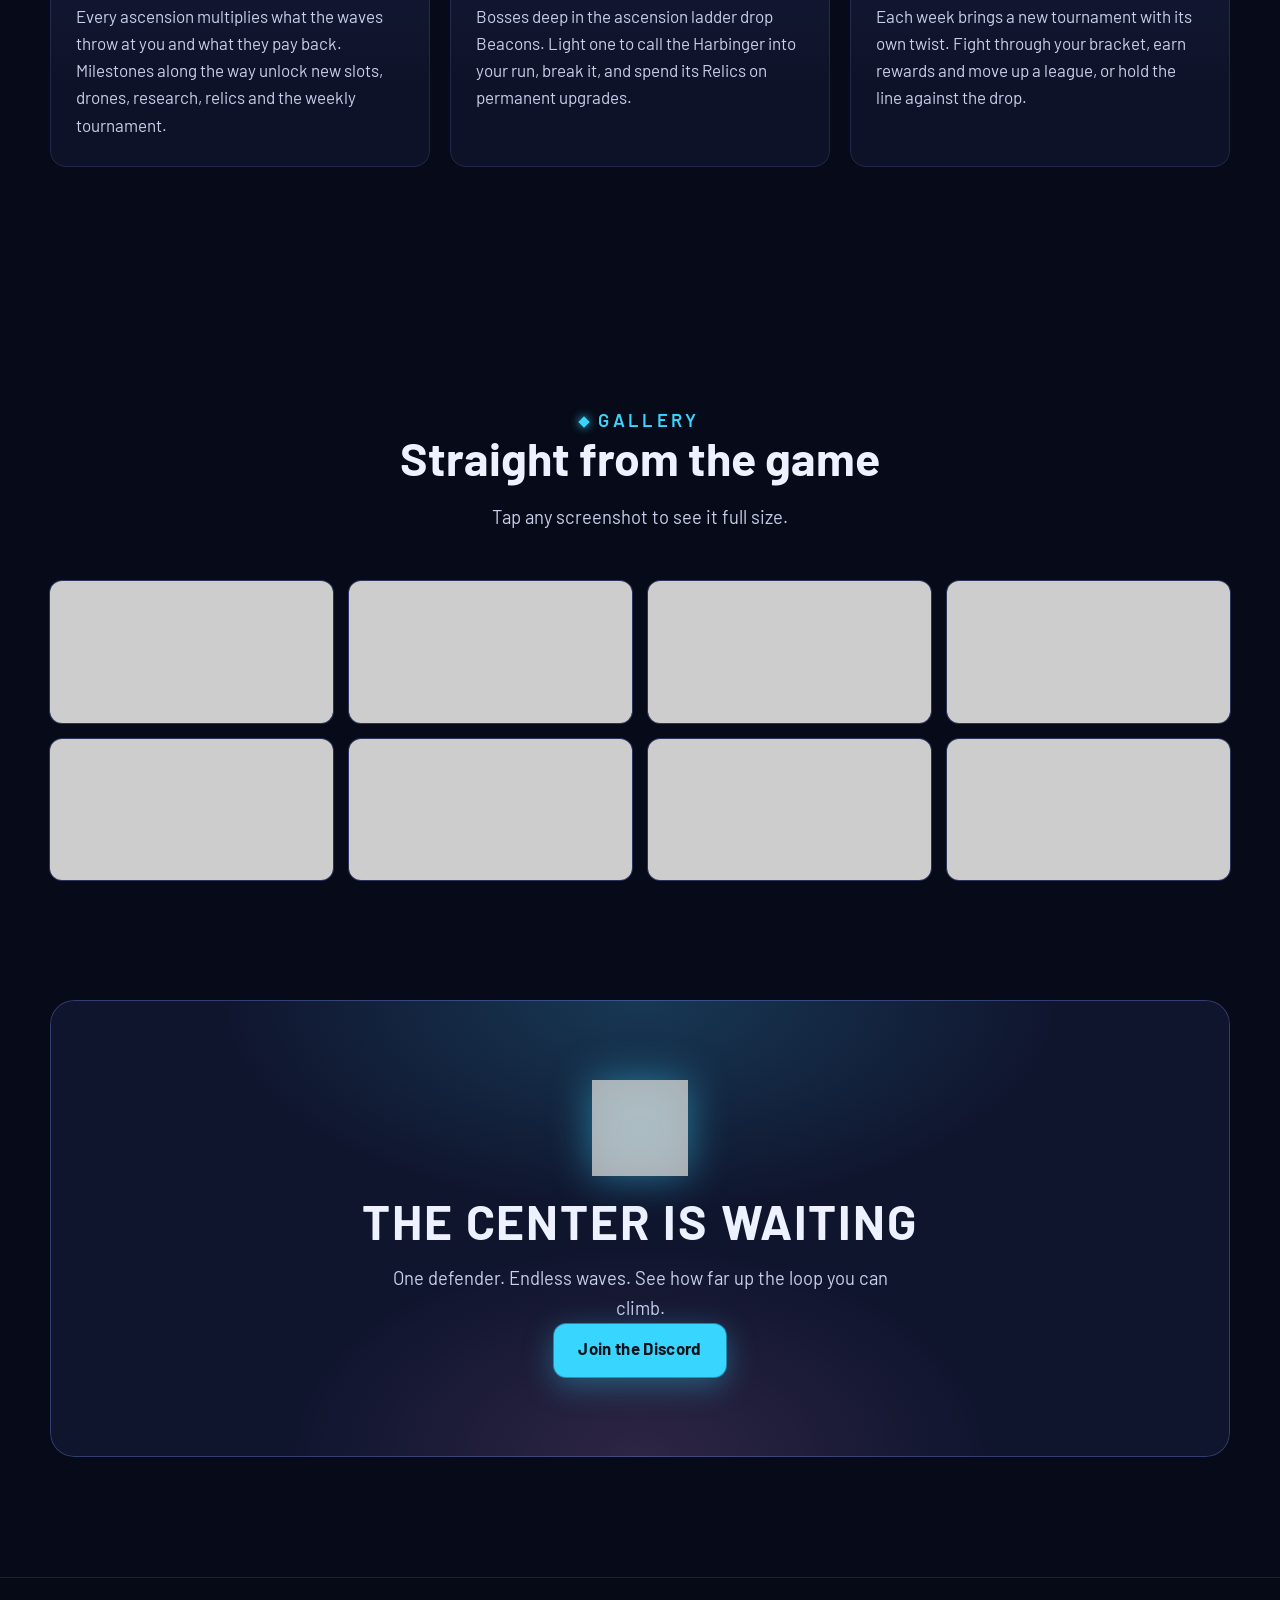
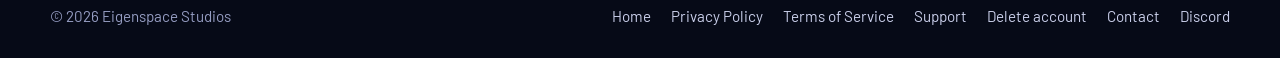
==== commit a6f2fe23: "Refresh game marketing assets and policies Update screenshots, branding, hero imagery, and gameplay " ====
--- a/index.html
+++ b/index.html
@@ -15,7 +15,7 @@
 <meta name="twitter:card" content="summary_large_image">
 <link rel="canonical" href="https://bisse123.github.io/Harmonic-Loop-Legal/">
 <link rel="apple-touch-icon" href="assets/img/app-icon.png">
-<link rel="preload" href="assets/img/screens/run-late-game.jpg" as="image">
+<link rel="preload" href="assets/img/backdrop.jpg" as="image">
 <script>document.documentElement.classList.add("js");</script>
 <link rel="stylesheet" href="assets/site.css">
 <script src="assets/site.js" defer></script>
@@ -42,7 +42,7 @@
 <img class="hero-logo" src="assets/img/logo.png" alt="" width="120" height="120">
 <p class="eyebrow">Tower defense &middot; One defender &middot; Endless waves</p>
 <h1>Hold the center.<span class="accent">Climb the loop.</span></h1>
-<p class="lead">One defender stands in the middle of the field, and everything out there is coming for it. Arm it with weapons that spiral, chain and burn, draft blessings between the waves, and carry each run a little further than the last.</p>
+<p class="lead">One defender stands in the middle of the field, and everything out there is coming for it. Arm it with weapons that spiral, chain and burn, power it up as you fight, and carry each run a little further than the last.</p>
 <div class="hero-actions">
 <a class="button button-primary" href="#the-run">Enter the field</a>
 <a class="button button-ghost" href="#gallery">See screenshots</a>
@@ -74,8 +74,8 @@
 </ul>
 </div>
 <figure class="shot glow-cyan reveal">
-<button type="button" data-full="assets/img/screens/run-mid-game.jpg" data-caption="A run in progress, with drones circling the defender.">
-<img src="assets/img/screens/run-mid-game.jpg" alt="A run in progress: the defender in the middle of the field with drones orbiting it and enemies approaching." width="1600" height="900" loading="lazy">
+<button type="button" data-full="assets/img/screens/ways-to-fire.jpg" data-caption="Every way to fire, mixed into one loadout.">
+<img src="assets/img/screens/ways-to-fire.jpg" alt="The defender&#39;s weapons firing chains, bounces, waves and beams at the enemies around it." width="1600" height="900" loading="lazy">
 </button>
 </figure>
 </div>
@@ -83,15 +83,16 @@
 <section class="section">
 <div class="wrap split reverse">
 <div class="split-text reveal">
-<p class="eyebrow">Between the waves</p>
+<p class="eyebrow">During the run</p>
 <h2>Blessings turn a run into a storm</h2>
-<p>As the waves roll on, the loop offers you blessings. Pick a card and it holds for the rest of the run, then the next offer arrives. Some sharpen what you already carry; others reward a loadout built around burn, poison or slow.</p>
+<p>As the run goes on, the loop offers you blessings. Pick a card and it holds for the rest of the run, then the next offer arrives. Some sharpen what you already carry; others reward a loadout built around burn, poison or slow.</p>
+<p>Every kill and wave also pays <strong>Overtones</strong>, spent mid-fight on augment levels that last the run.</p>
 <p>Stack the right ones and the field fills with gold and violet. Every run starts again from nothing, so no two climbs ever look quite the same.</p>
 <p>And when the pressure gets too high, <strong>Second Wind</strong> can pull the defender back from the brink.</p>
 </div>
 <figure class="shot glow-violet reveal">
-<button type="button" data-full="assets/img/screens/run-blessing.jpg" data-caption="A blessing offer: pick one card, and it holds for the rest of the run.">
-<img src="assets/img/screens/run-blessing.jpg" alt="A blessing offer over a run, its cards side by side." width="1600" height="900" loading="lazy">
+<button type="button" data-full="assets/img/screens/power-up-mid-run.jpg" data-caption="Power up mid-run: draft blessings and spend Overtones as you fight.">
+<img src="assets/img/screens/power-up-mid-run.jpg" alt="A blessing offer over a run, its cards side by side." width="1600" height="900" loading="lazy">
 </button>
 </figure>
 </div>
@@ -103,46 +104,35 @@
 <h2>Build a defender worth defending</h2>
 <p>What you earn in a run outlasts it. Back at base, every coin and talent point goes into the next attempt.</p>
 </div>
-<div class="cards cards--three">
+<div class="cards">
 <article class="card reveal" style="--tint: var(--cyan)">
 <figure class="shot">
-<button type="button" data-full="assets/img/screens/towers.jpg" data-caption="The Towers page.">
-<img src="assets/img/screens/towers.jpg" alt="The Towers page, its towers laid out as tiles." width="1600" height="900" loading="lazy">
+<button type="button" data-full="assets/img/screens/build-your-loadout.jpg" data-caption="Build your loadout from towers, weapons and drones.">
+<img src="assets/img/screens/build-your-loadout.jpg" alt="The Weapons page, its weapons laid out as tiles beside the one chosen." width="1600" height="900" loading="lazy">
 </button>
 </figure>
 <div class="card-body">
-<h3>Towers</h3>
-<p>29 towers decide what your defender is. A bastion that mends faster than anything can wound it, a citadel that punishes every strike, a spire that turns each shot into weather. They level up as you play them.</p>
+<h3>Loadout</h3>
+<p>29 towers decide what your defender is, 30 weapons arm it, and 12 drones across 4 roles circle it in battle. Mix chains of lightning, frost spirals, sweeping beams and waves, burn, slow and knockback to suit the build, and level each one as you play.</p>
 </div>
 </article>
 <article class="card reveal" style="--tint: var(--pink)">
 <figure class="shot">
-<button type="button" data-full="assets/img/screens/weapons.jpg" data-caption="The Weapons page.">
-<img src="assets/img/screens/weapons.jpg" alt="The Weapons page, its weapons laid out as tiles." width="1600" height="900" loading="lazy">
+<button type="button" data-full="assets/img/screens/augment-every-stat.jpg" data-caption="Augments raise every stat: Overtones for a run, coins for good.">
+<img src="assets/img/screens/augment-every-stat.jpg" alt="The Augments page, its augments laid out as tiles by group." width="1600" height="900" loading="lazy">
 </button>
 </figure>
 <div class="card-body">
-<h3>Weapons</h3>
-<p>30 weapons to mount on it: chains of lightning, frost spirals, sweeping beams and waves that wash over the whole field. Mix damage, burn, slow and knockback to suit the build, and level each one as you play.</p>
-</div>
-</article>
-<article class="card reveal" style="--tint: var(--green)">
-<figure class="shot">
-<button type="button" data-full="assets/img/screens/drones.jpg" data-caption="The Drones page: one drone for each role.">
-<img src="assets/img/screens/drones.jpg" alt="The Drones page, its drones in one column for each role." width="1600" height="900" loading="lazy">
-</button>
-</figure>
-<div class="card-body">
-<h3>Drones</h3>
-<p>12 drones across 4 roles circle the defender in battle. Prospectors dig up extra coin, Strike Drones hunt, Interceptors guard, Stasis Drones hold the field still. Equip one of each role, as far as your drone slots allow.</p>
+<h3>Augments</h3>
+<p>Coins buy augments that raise every stat for good. The Overtones a run pays raise them further, for that run alone.</p>
 </div>
 </article>
 </div>
 <div class="cards">
 <article class="card reveal" style="--tint: var(--gold)">
 <figure class="shot">
-<button type="button" data-full="assets/img/screens/talents.jpg" data-caption="The talent tree.">
-<img src="assets/img/screens/talents.jpg" alt="The Talents page: a branching tree of upgrade nodes." width="1600" height="900" loading="lazy">
+<button type="button" data-full="assets/img/screens/talent-tree.jpg" data-caption="Grow the talent tree.">
+<img src="assets/img/screens/talent-tree.jpg" alt="The Talents page: a branching tree of upgrade nodes." width="1600" height="900" loading="lazy">
 </button>
 </figure>
 <div class="card-body">
@@ -152,7 +142,7 @@
 </article>
 <article class="card reveal" style="--tint: var(--violet)">
 <figure class="shot">
-<button type="button" data-full="assets/img/screens/research.jpg" data-caption="Research: timed upgrades that keep running while you are away.">
+<button type="button" data-full="assets/img/screens/research.jpg" data-caption="Research keeps finishing while you are away.">
 <img src="assets/img/screens/research.jpg" alt="The Research page, with its research slots at work." width="1600" height="900" loading="lazy">
 </button>
 </figure>
@@ -265,7 +255,7 @@
 <div>
 <h3>Maelstrom Spire</h3>
 <p class="tag">Legacy: Enfeebler (Silver)</p>
-<blockquote>Born from a convergence of storm, fire, and primordial force, the Maelstrom Spire turns every shot fired from it into weather. Nothing it hosts hits one target ever again.</blockquote>
+<blockquote>Born from a convergence of storm, fire, and primordial force, the Maelstrom Spire turns every shot fired from it into weather: every blast spreads wider and every burn it leaves bites deeper. Nothing it hosts hits one target ever again.</blockquote>
 </div>
 </article>
 <article class="entry reveal" style="--tint: #ff8a5c">
@@ -288,8 +278,8 @@
 <p>Claim your Signal Cache, pick a battlefield and an ascension, and press Play. The center is waiting.</p>
 </div>
 <figure class="shot glow-cyan reveal">
-<button type="button" data-full="assets/img/screens/home.jpg" data-caption="Home: choose a battlefield and an ascension, then press Play.">
-<img src="assets/img/screens/home.jpg" alt="The home screen, with a battlefield and an ascension chosen and the Play button." width="1600" height="900" loading="lazy">
+<button type="button" data-full="assets/img/screens/hero.jpg" data-caption="Hold the center. Climb the loop.">
+<img src="assets/img/screens/hero.jpg" alt="The game&#39;s name over a late-game run, the defender&#39;s weapons spiraling out through a crowd of enemies." width="1600" height="900" loading="lazy">
 </button>
 </figure>
 </div>
@@ -322,48 +312,43 @@
 </div>
 <div class="gallery reveal">
 <figure class="shot">
-<button type="button" data-full="assets/img/screens/run-late-game.jpg" data-caption="A late-game run.">
-<img src="assets/img/screens/run-late-game.jpg" alt="A late-game run: the defender at the center of the field, its weapons&#39; fire cutting through the enemies closing in." width="1600" height="900" loading="lazy">
-</button>
-</figure>
-<figure class="shot">
-<button type="button" data-full="assets/img/screens/run-blessing.jpg" data-caption="A blessing offer: pick one card, and it holds for the rest of the run.">
-<img src="assets/img/screens/run-blessing.jpg" alt="A blessing offer over a run, its cards side by side." width="1600" height="900" loading="lazy">
-</button>
-</figure>
-<figure class="shot">
-<button type="button" data-full="assets/img/screens/run-mid-game.jpg" data-caption="A run in progress, with drones circling the defender.">
-<img src="assets/img/screens/run-mid-game.jpg" alt="A run in progress: the defender in the middle of the field with drones orbiting it and enemies approaching." width="1600" height="900" loading="lazy">
-</button>
-</figure>
-<figure class="shot">
-<button type="button" data-full="assets/img/screens/home.jpg" data-caption="Home: choose a battlefield and an ascension, then press Play.">
-<img src="assets/img/screens/home.jpg" alt="The home screen, with a battlefield and an ascension chosen and the Play button." width="1600" height="900" loading="lazy">
-</button>
-</figure>
-<figure class="shot">
-<button type="button" data-full="assets/img/screens/towers.jpg" data-caption="The Towers page.">
-<img src="assets/img/screens/towers.jpg" alt="The Towers page, its towers laid out as tiles." width="1600" height="900" loading="lazy">
-</button>
-</figure>
-<figure class="shot">
-<button type="button" data-full="assets/img/screens/talents.jpg" data-caption="The talent tree.">
-<img src="assets/img/screens/talents.jpg" alt="The Talents page: a branching tree of upgrade nodes." width="1600" height="900" loading="lazy">
-</button>
-</figure>
-<figure class="shot">
-<button type="button" data-full="assets/img/screens/research.jpg" data-caption="Research: timed upgrades that keep running while you are away.">
+<button type="button" data-full="assets/img/screens/hero.jpg" data-caption="Hold the center. Climb the loop.">
+<img src="assets/img/screens/hero.jpg" alt="The game&#39;s name over a late-game run, the defender&#39;s weapons spiraling out through a crowd of enemies." width="1600" height="900" loading="lazy">
+</button>
+</figure>
+<figure class="shot">
+<button type="button" data-full="assets/img/screens/ways-to-fire.jpg" data-caption="Every way to fire, mixed into one loadout.">
+<img src="assets/img/screens/ways-to-fire.jpg" alt="The defender&#39;s weapons firing chains, bounces, waves and beams at the enemies around it." width="1600" height="900" loading="lazy">
+</button>
+</figure>
+<figure class="shot">
+<button type="button" data-full="assets/img/screens/build-your-loadout.jpg" data-caption="Build your loadout from towers, weapons and drones.">
+<img src="assets/img/screens/build-your-loadout.jpg" alt="The Weapons page, its weapons laid out as tiles beside the one chosen." width="1600" height="900" loading="lazy">
+</button>
+</figure>
+<figure class="shot">
+<button type="button" data-full="assets/img/screens/power-up-mid-run.jpg" data-caption="Power up mid-run: draft blessings and spend Overtones as you fight.">
+<img src="assets/img/screens/power-up-mid-run.jpg" alt="A blessing offer over a run, its cards side by side." width="1600" height="900" loading="lazy">
+</button>
+</figure>
+<figure class="shot">
+<button type="button" data-full="assets/img/screens/augment-every-stat.jpg" data-caption="Augments raise every stat: Overtones for a run, coins for good.">
+<img src="assets/img/screens/augment-every-stat.jpg" alt="The Augments page, its augments laid out as tiles by group." width="1600" height="900" loading="lazy">
+</button>
+</figure>
+<figure class="shot">
+<button type="button" data-full="assets/img/screens/talent-tree.jpg" data-caption="Grow the talent tree.">
+<img src="assets/img/screens/talent-tree.jpg" alt="The Talents page: a branching tree of upgrade nodes." width="1600" height="900" loading="lazy">
+</button>
+</figure>
+<figure class="shot">
+<button type="button" data-full="assets/img/screens/research.jpg" data-caption="Research keeps finishing while you are away.">
 <img src="assets/img/screens/research.jpg" alt="The Research page, with its research slots at work." width="1600" height="900" loading="lazy">
 </button>
 </figure>
 <figure class="shot">
-<button type="button" data-full="assets/img/screens/drones.jpg" data-caption="The Drones page: one drone for each role.">
-<img src="assets/img/screens/drones.jpg" alt="The Drones page, its drones in one column for each role." width="1600" height="900" loading="lazy">
-</button>
-</figure>
-<figure class="shot">
-<button type="button" data-full="assets/img/screens/weapons.jpg" data-caption="The Weapons page.">
-<img src="assets/img/screens/weapons.jpg" alt="The Weapons page, its weapons laid out as tiles." width="1600" height="900" loading="lazy">
+<button type="button" data-full="assets/img/screens/living-maps.jpg" data-caption="Living maps, each hiding secrets.">
+<img src="assets/img/screens/living-maps.jpg" alt="Every battlefield side by side, from grassland to the void." width="1600" height="900" loading="lazy">
 </button>
 </figure>
 </div>
--- a/assets/site.css
+++ b/assets/site.css
@@ -269,7 +269,7 @@
   z-index: -2;
   width: max(1800px, 125vw);
   aspect-ratio: 2 / 1;
-  background: url("img/screens/run-late-game.jpg") center / cover no-repeat;
+  background: url("img/backdrop.jpg") center / cover no-repeat;
   -webkit-mask-image: radial-gradient(ellipse 21% 27% at 50% 43%, #000 32%, transparent 100%);
   mask-image: radial-gradient(ellipse 21% 27% at 50% 43%, #000 32%, transparent 100%);
   transform: translate(-50%, -50%) scale(1);
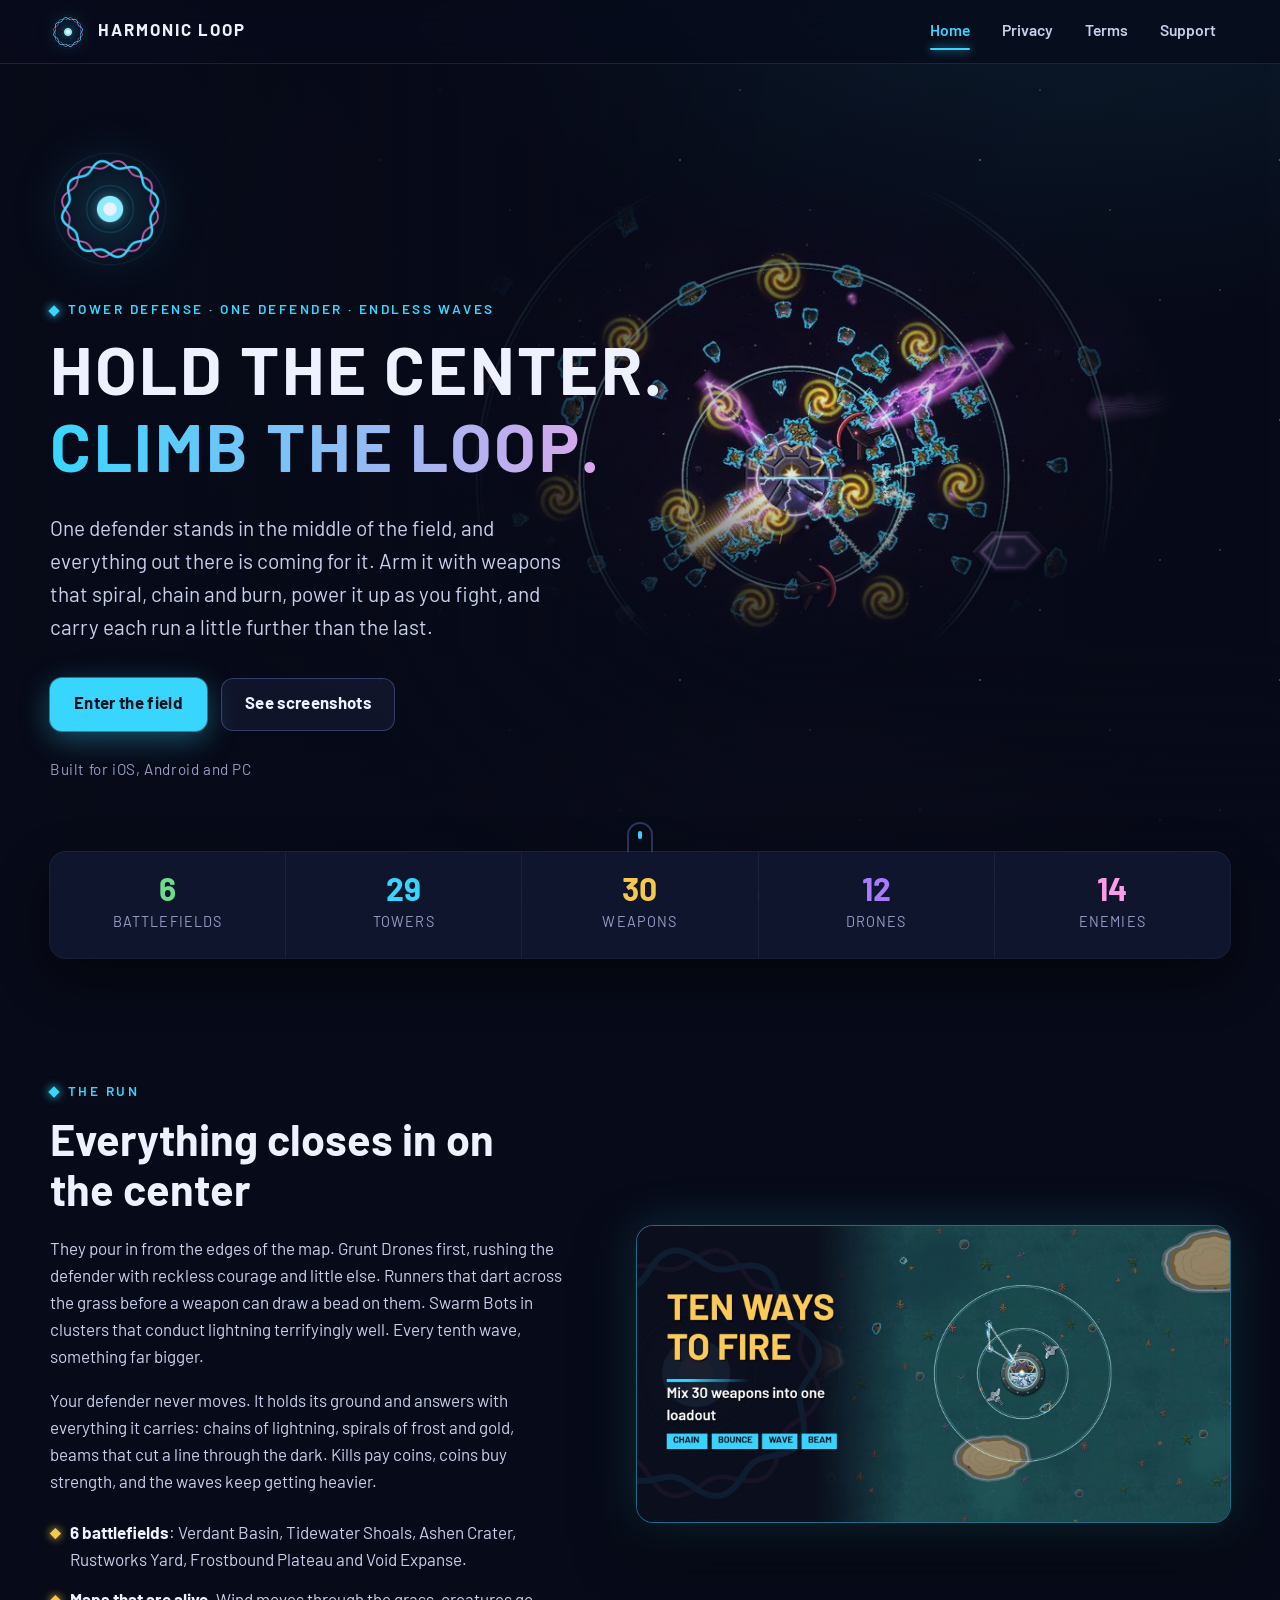
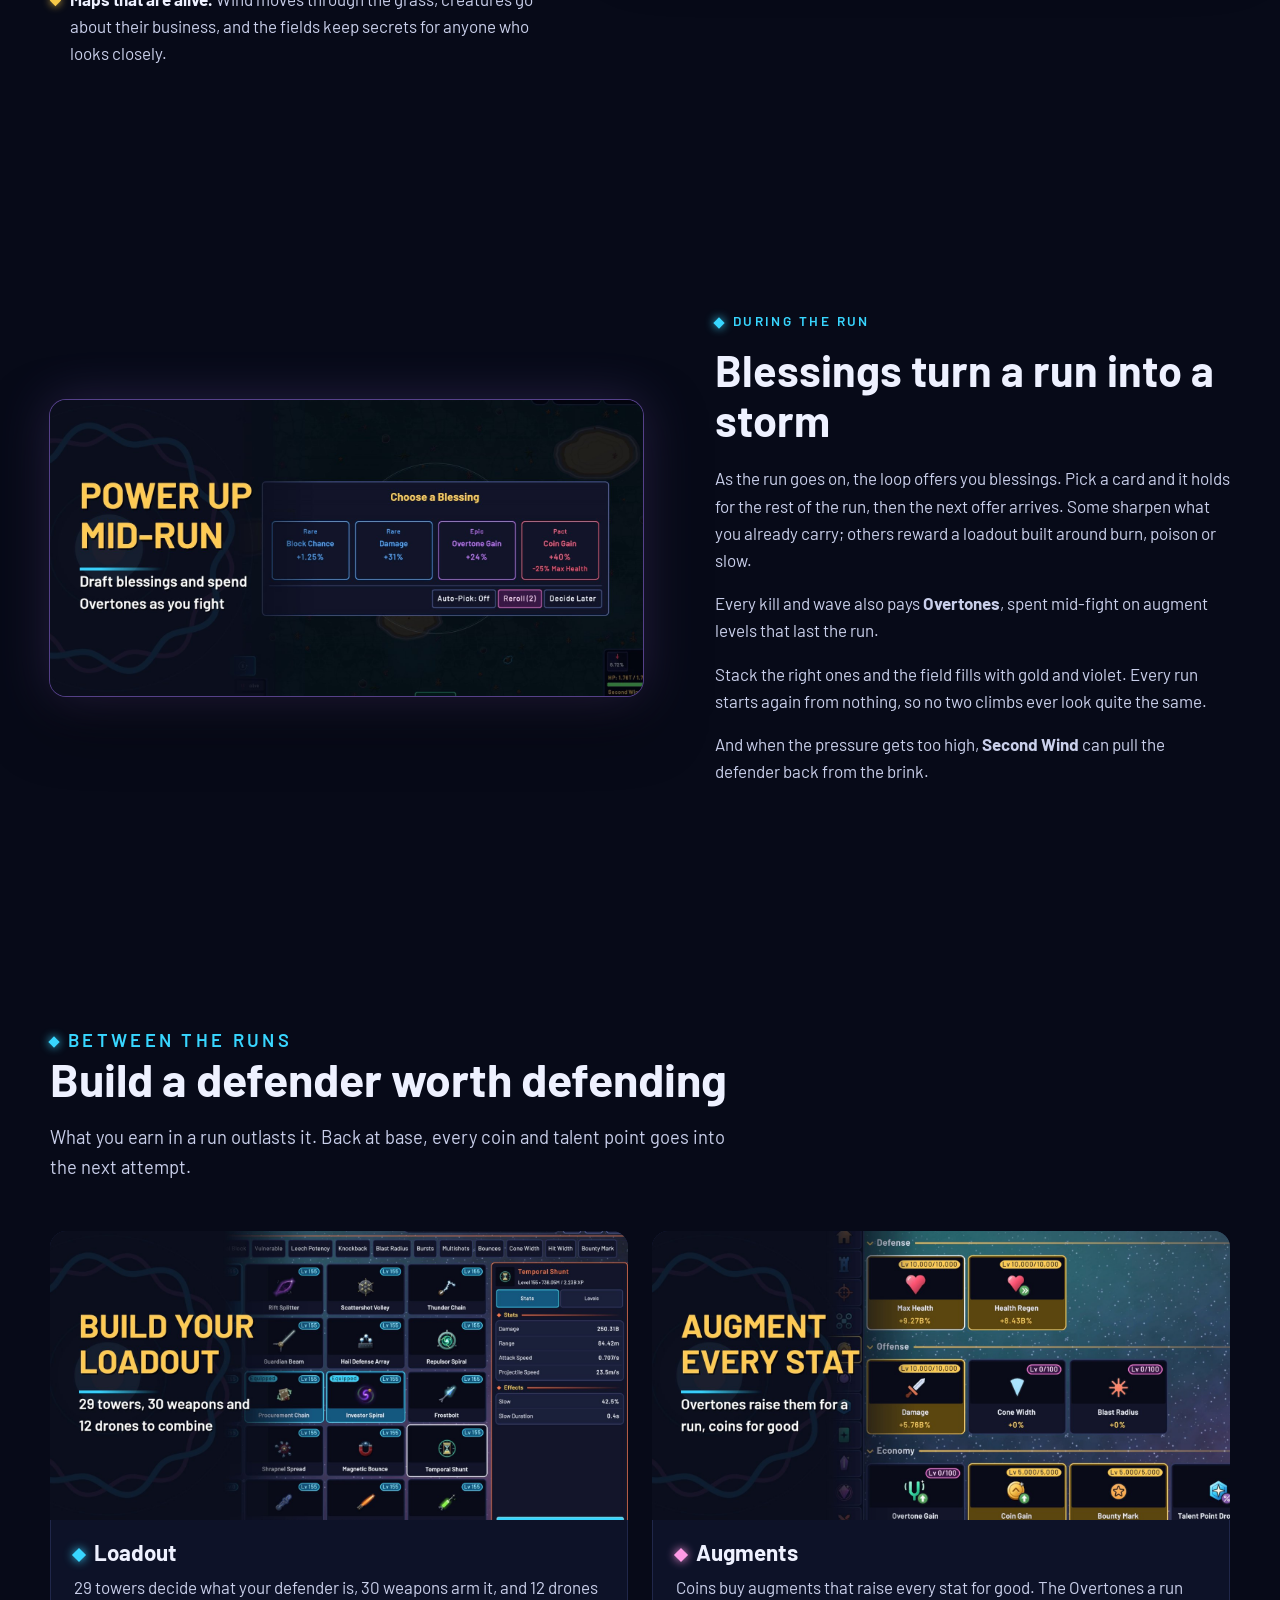
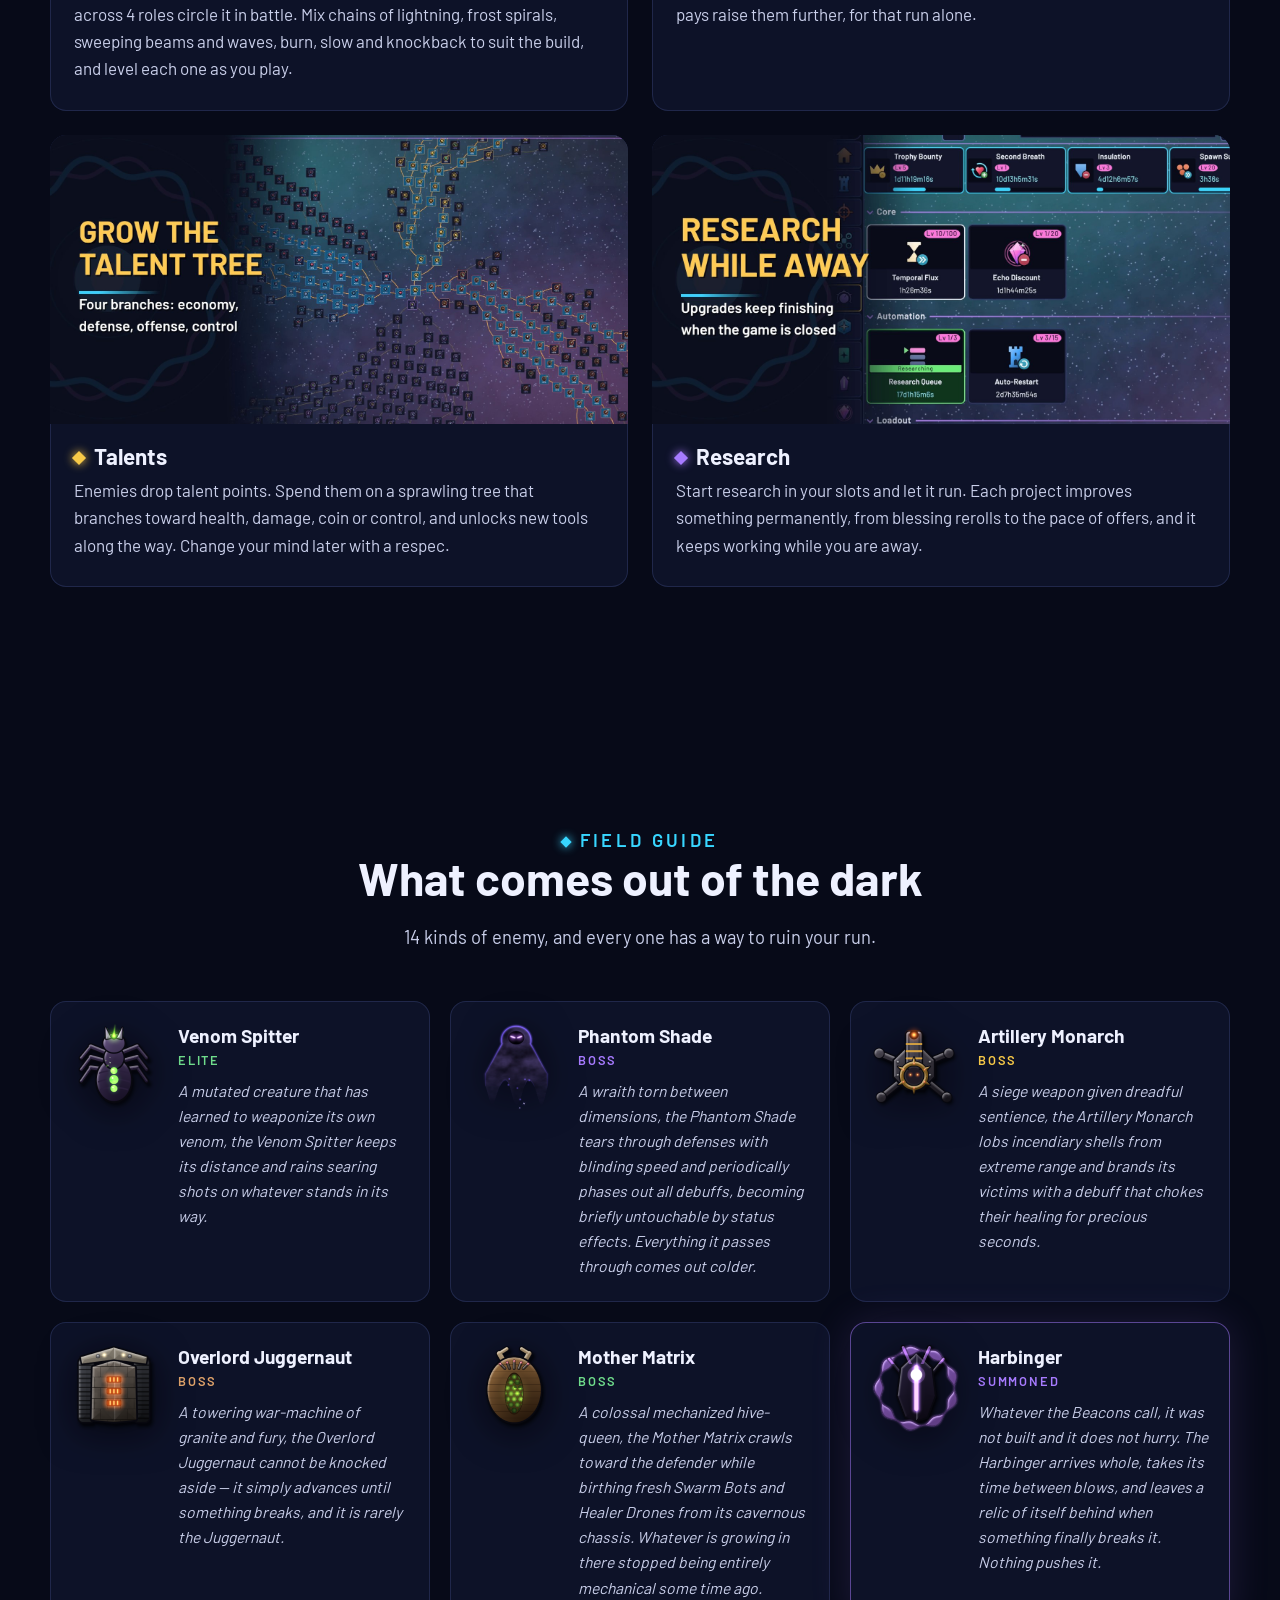
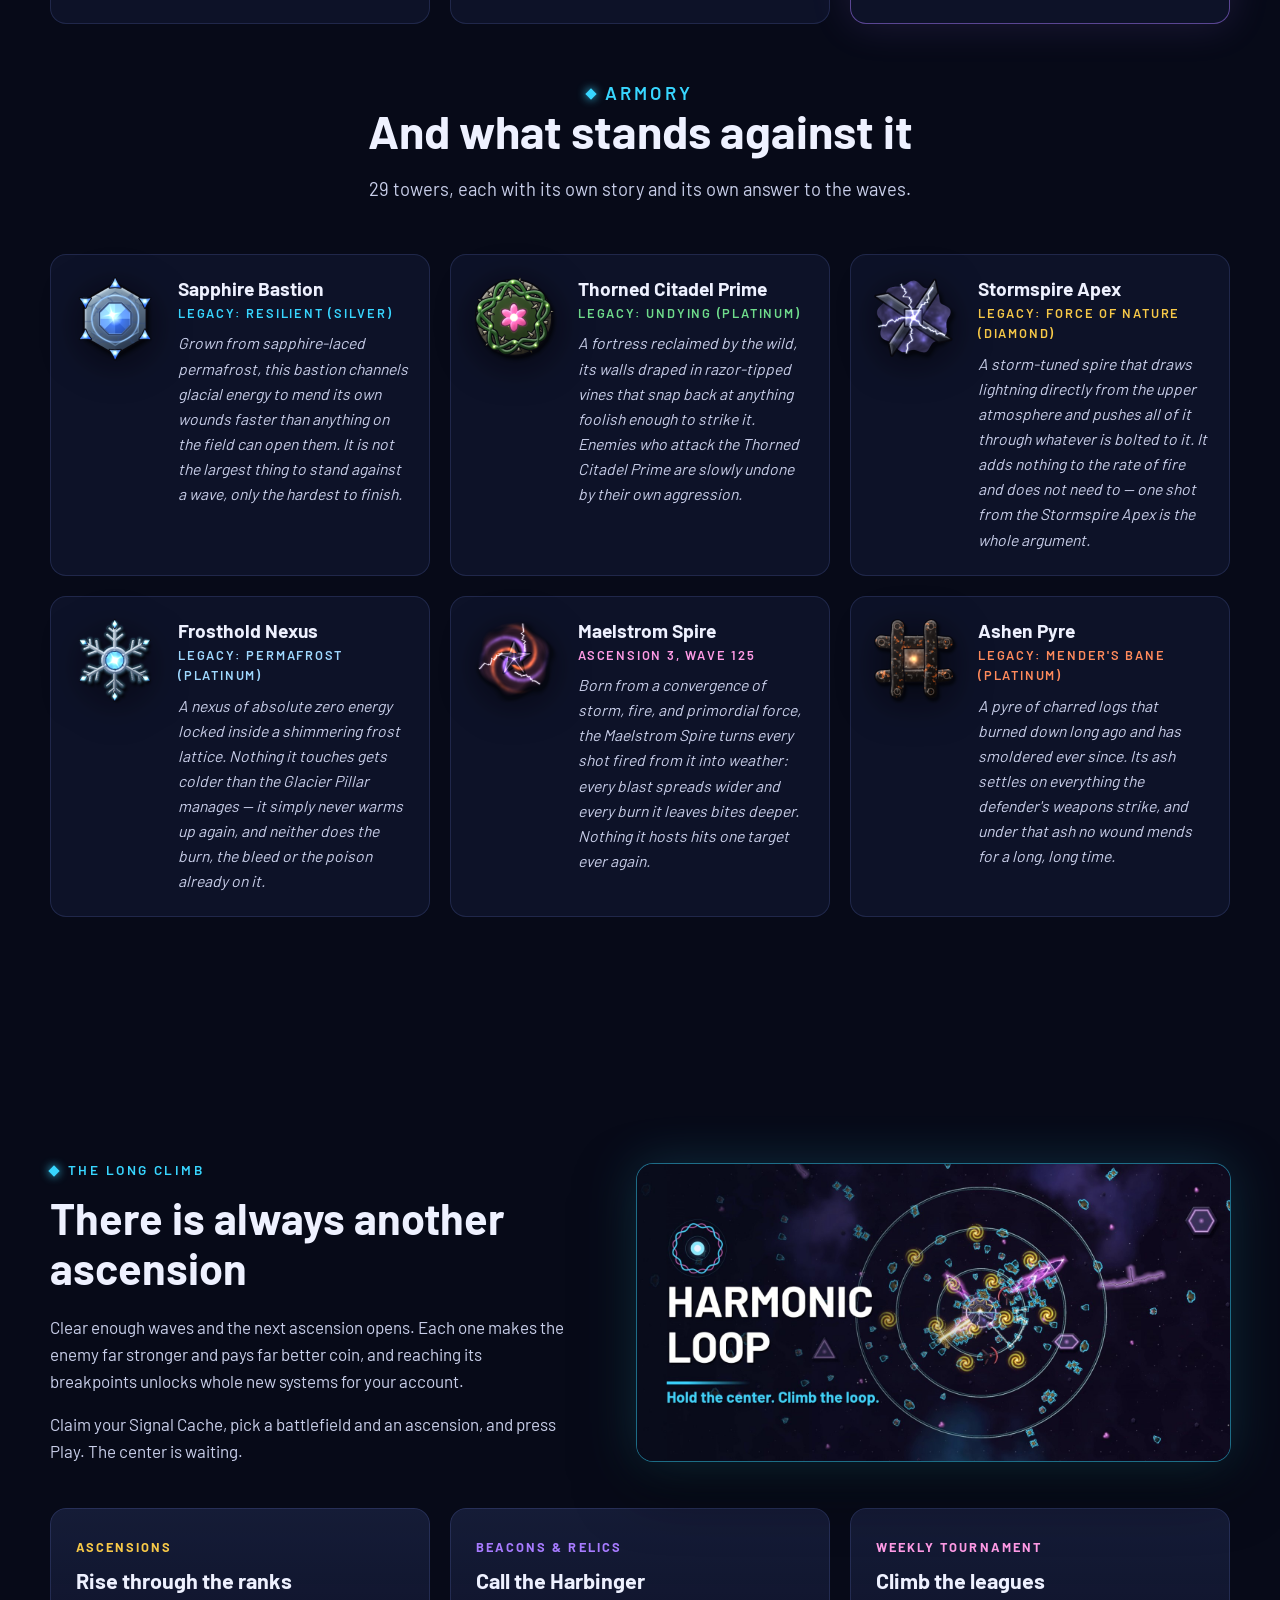
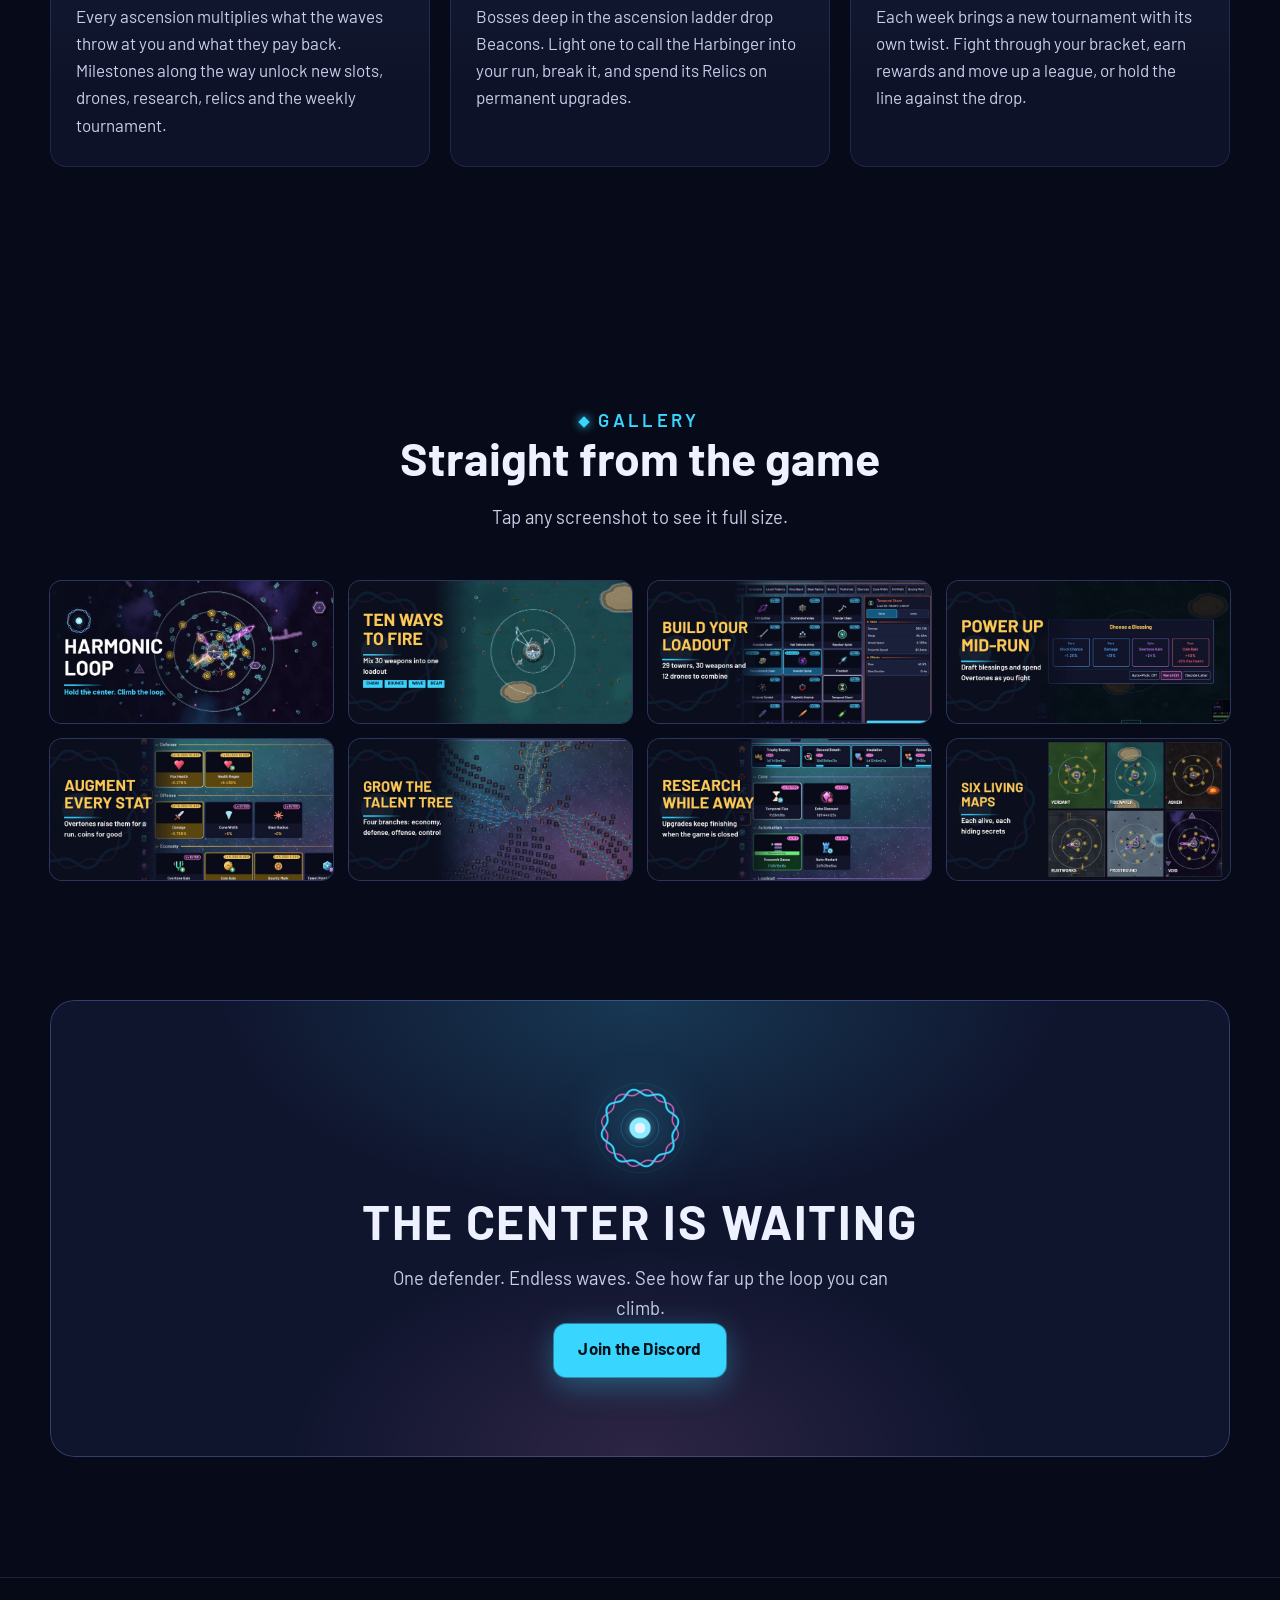
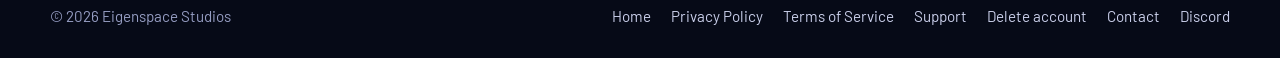
==== commit 6797f368: "Refresh website assets and legal copy Updates game artwork and HTML content, including revised unit " ====
--- a/index.html
+++ b/index.html
@@ -207,7 +207,7 @@
 <div>
 <h3>Harbinger</h3>
 <p class="tag">Summoned</p>
-<blockquote>Whatever the Beacons call, it was not built and it does not hurry. The Harbinger arrives whole, takes its time between blows, and leaves a relic of itself behind when something finally breaks it. Nothing pushes it, and a slow barely tells.</blockquote>
+<blockquote>Whatever the Beacons call, it was not built and it does not hurry. The Harbinger arrives whole, takes its time between blows, and leaves a relic of itself behind when something finally breaks it. Nothing pushes it.</blockquote>
 </div>
 </article>
 </div>
@@ -254,7 +254,7 @@
 <img src="assets/img/icons/maelstrom-spire.png" alt="" width="88" height="88" loading="lazy">
 <div>
 <h3>Maelstrom Spire</h3>
-<p class="tag">Legacy: Enfeebler (Silver)</p>
+<p class="tag">Ascension 3, wave 125</p>
 <blockquote>Born from a convergence of storm, fire, and primordial force, the Maelstrom Spire turns every shot fired from it into weather: every blast spreads wider and every burn it leaves bites deeper. Nothing it hosts hits one target ever again.</blockquote>
 </div>
 </article>
